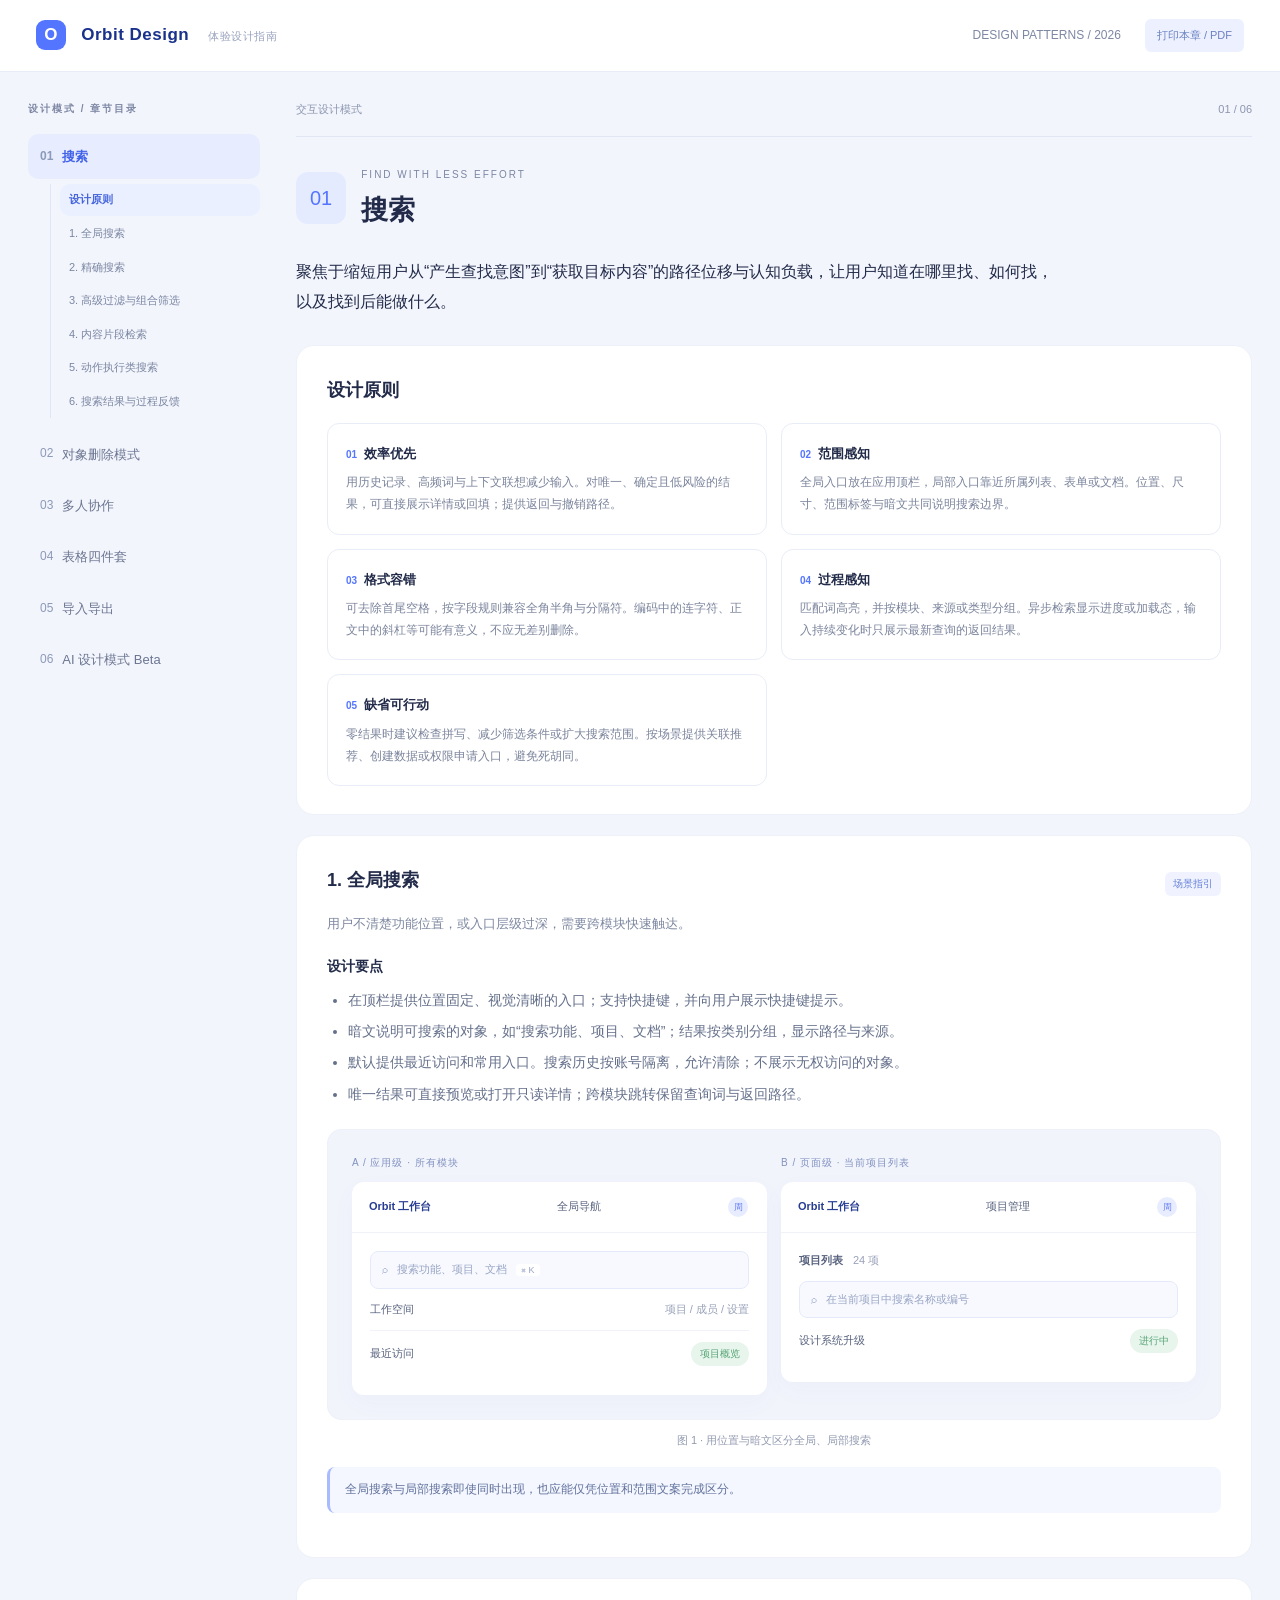
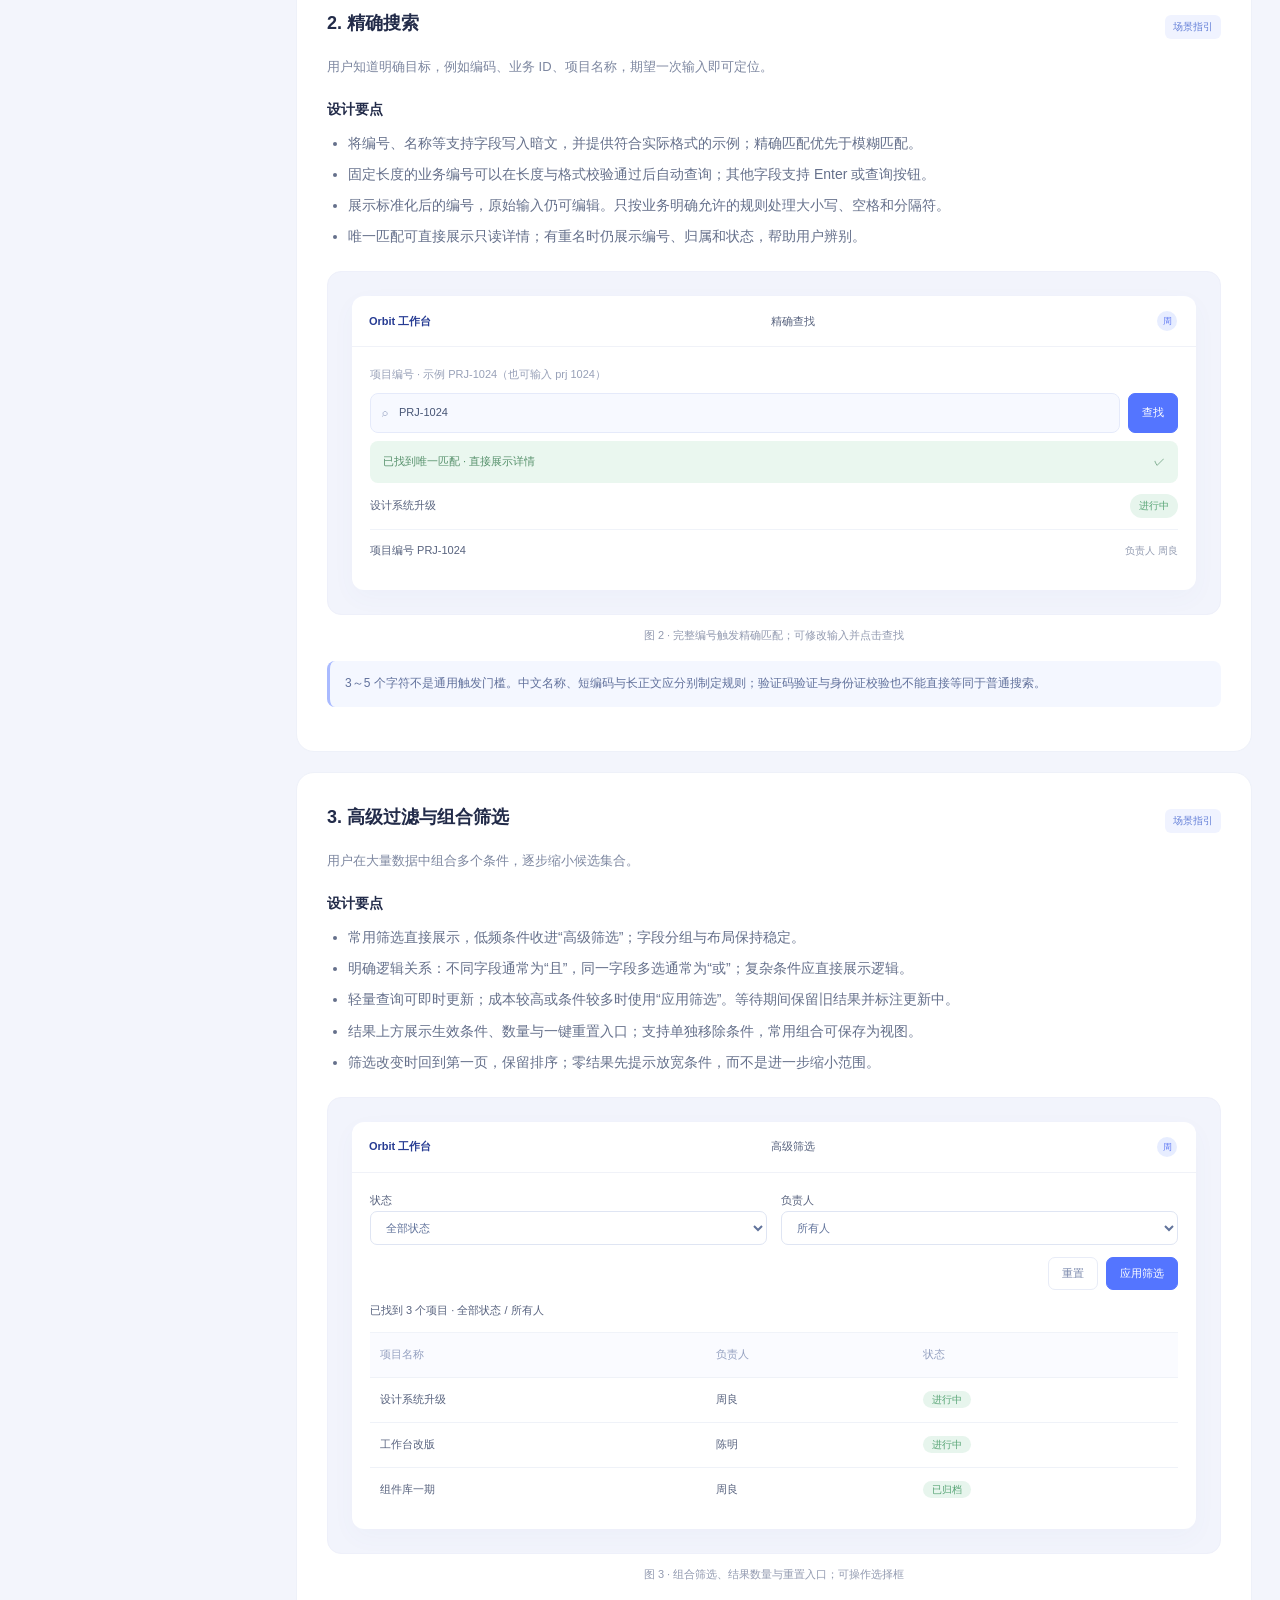
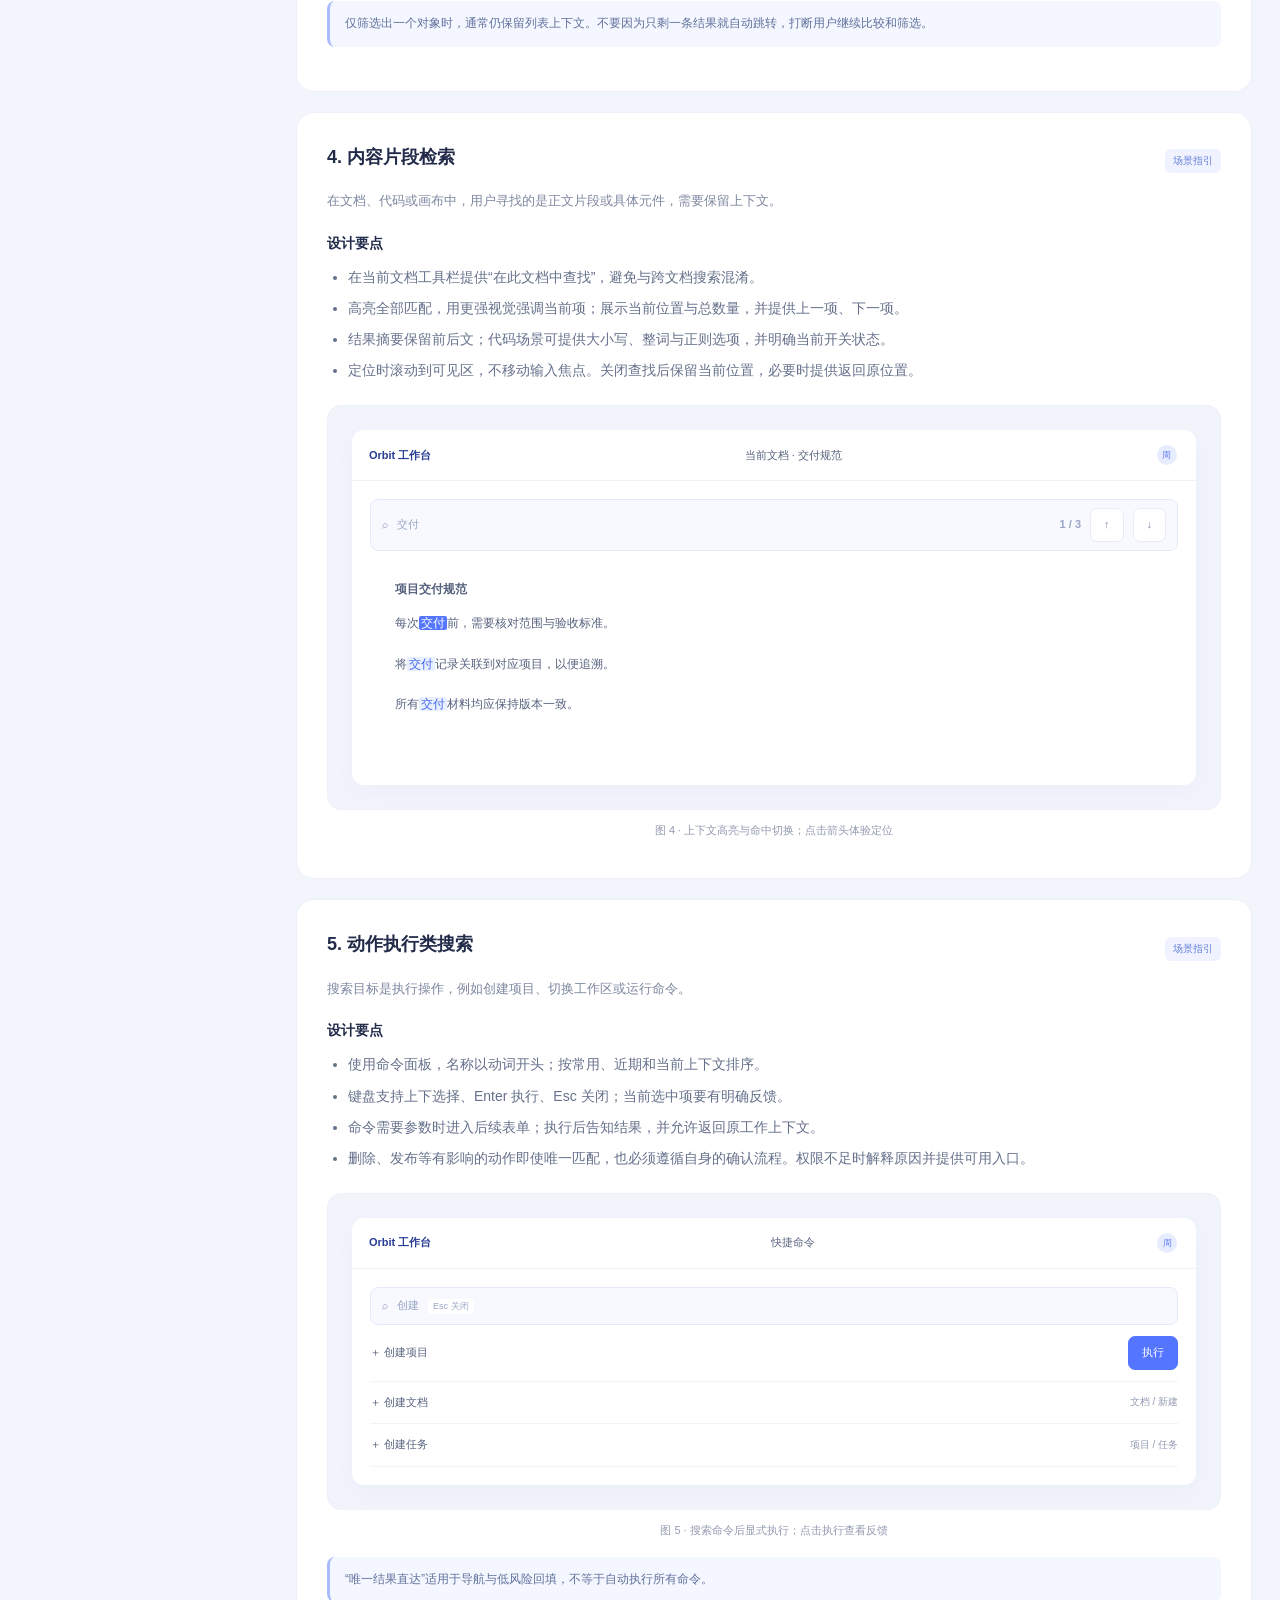
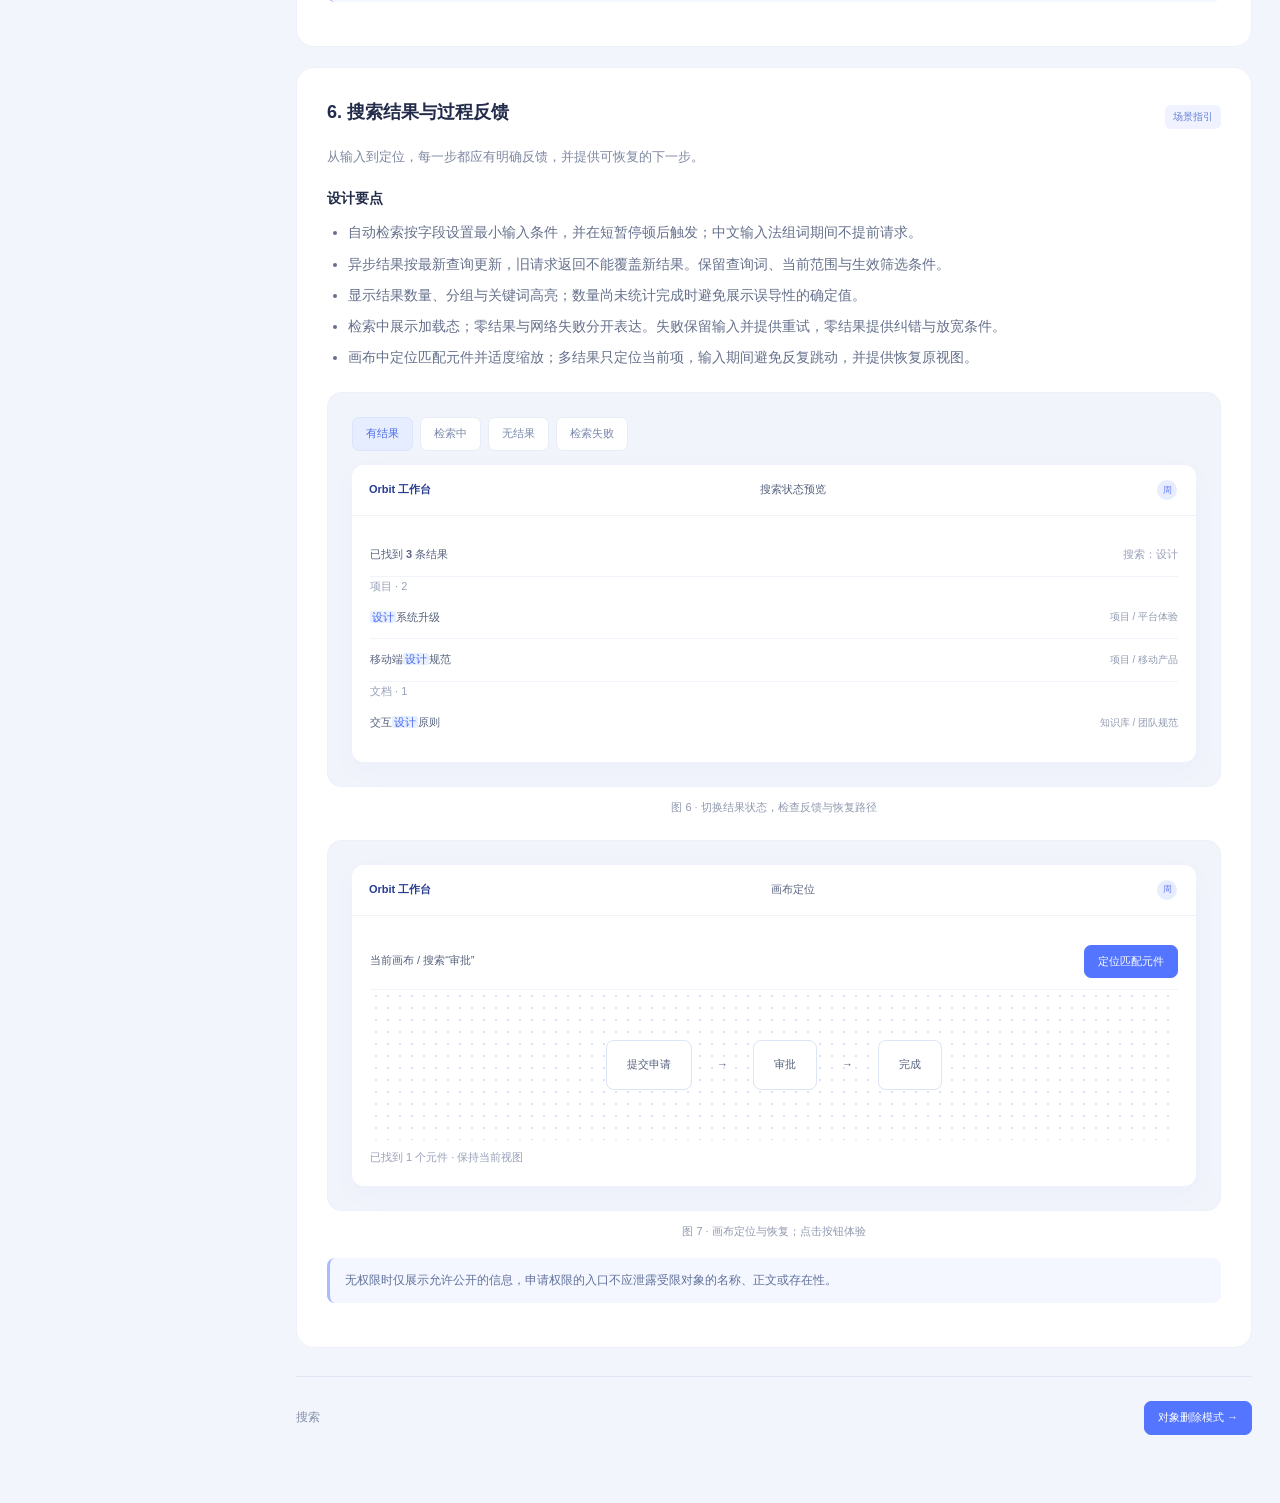
==== patterns.html @ 4150a886 "Publish anonymous UX portfolio" ====
<!doctype html><html lang="zh-CN"><head><meta charset="UTF-8"><meta name="viewport" content="width=device-width,initial-scale=1"><title>交互设计模式 · 搜索 / 对象删除 / 多人协作 / 表格四件套 / 导入导出 / AI 设计模式—Beta</title><style>
:root{--blue:#5475ff;--ink:#222b49;--muted:#7d87a4;--bg:#f3f5fc;--line:#e9edf7;--green:#258854;--red:#cf4b5b}*{box-sizing:border-box}html{scroll-behavior:smooth;scroll-padding-top:92px}body{margin:0;color:var(--ink);background:var(--bg);font:14px/1.8 -apple-system,BlinkMacSystemFont,"Segoe UI","PingFang SC","Microsoft YaHei",sans-serif}button,input,select{font:inherit}button,a,input,select{ -webkit-tap-highlight-color:transparent}button{cursor:pointer}a{color:var(--blue);text-decoration:none}button:focus-visible,a:focus-visible{outline:3px solid #a7b8ff;outline-offset:3px}header{height:72px;background:#ffffffed;border-bottom:1px solid var(--line);position:sticky;top:0;z-index:10;display:flex;align-items:center;justify-content:space-between;padding:0 36px;backdrop-filter:blur(16px)}.brand{font-size:17px;font-weight:750;color:#1a328c;letter-spacing:.5px}.brand b{display:inline-grid;place-items:center;width:30px;height:30px;background:var(--blue);color:white;border-radius:9px;margin-right:10px}.header-right{display:flex;align-items:center;gap:24px;color:var(--muted);font-size:12px}.layout{max-width:1540px;margin:auto;display:grid;grid-template-columns:215px minmax(0,1fr) 155px;gap:28px;padding:30px}.sidebar,.toc{position:sticky;top:102px;align-self:start}.side-label,.eyebrow{text-transform:uppercase;letter-spacing:2px;font-size:10px;color:var(--muted);font-weight:650}.sidebar nav{margin:22px 0}.sidebar a{display:block;margin:5px 0;padding:11px 15px;border-radius:10px;color:#6c7692}.sidebar a.active{background:#e7edff;color:#4161e9;font-weight:650}.sidebar a span{margin-right:12px;font-size:12px}.side-note{font-size:11px;border-top:1px solid var(--line);padding:24px 14px;color:var(--muted)}.toc{font-size:11px;border-left:1px solid #dce3f2;padding-left:18px}.toc a{display:block;color:#8a93aa;margin:13px 0}.toc a:hover{color:var(--blue)}main{min-width:0}.hero{position:relative;padding:37px 38px 30px;background:linear-gradient(125deg,#fff 40%,#ebefff);border:1px solid white;border-radius:22px;overflow:hidden;margin-bottom:26px}.hero h1{font-size:32px;line-height:1.3;letter-spacing:-1px;margin:13px 0}.hero p{max-width:530px;color:#7a849f;margin-bottom:24px}.pills{display:flex;gap:9px;flex-wrap:wrap}.pill{background:#fff;border:1px solid #e6eafa;border-radius:18px;padding:3px 12px;font-size:11px;color:#6d7b9f}.hero-art{position:absolute;right:25px;top:20px;opacity:.22;transform:rotate(-12deg);pointer-events:none}.stats{display:grid;grid-template-columns:repeat(3,1fr);gap:14px;margin:0 0 42px}.stat{background:white;border-radius:14px;padding:18px 21px}.stat strong{font-size:24px;color:var(--blue);font-weight:500;margin-right:12px}.stat span{font-size:11px;color:var(--muted)}.chapter{margin-bottom:50px}.chapter-head{display:flex;align-items:center;gap:15px;margin-bottom:18px}.chapter-no{background:#e5ebff;color:var(--blue);border-radius:12px;padding:8px 14px;font-size:20px}.chapter h2{margin:0;font-size:27px;letter-spacing:-.5px}.chapter-head small{color:var(--muted);font-size:10px;letter-spacing:2px}.definition{font-size:16px;line-height:1.9;padding:4px 0 8px;max-width:760px}.section{background:#fff;border-radius:18px;padding:28px 30px;margin:20px 0;border:1px solid #eef1f9}.section h3{font-size:18px;margin:0 0 16px}.section h4{font-size:14px;margin:18px 0 8px}p{margin:8px 0 14px}ul,ol{padding-left:21px;margin:9px 0 15px}li{margin:6px 0;color:#65708b}.principles{display:grid;grid-template-columns:1fr 1fr;gap:14px}.principle{border:1px solid var(--line);padding:18px;border-radius:12px}.principle b{display:block;margin-bottom:6px;font-size:13px}.principle p{font-size:12px;line-height:1.85;color:#7b849c;margin:0}.index{font-size:10px;color:var(--blue);margin-right:7px}.scenario-top{display:flex;justify-content:space-between;gap:10px;align-items:center}.scenario-top h3{margin-bottom:8px}.badge{font-size:10px;white-space:nowrap;border-radius:6px;background:#f0f3ff;padding:3px 8px;color:#6580d8}.scenario-intro{color:#7d87a0;font-size:13px}.note{padding:12px 15px;border-radius:8px;background:#f4f7ff;border-left:3px solid #a9baff;font-size:12px;color:#61719c;margin:16px 0}.note.warn{background:#fff7ef;border-color:#edbe87;color:#a37b46}.figure{margin:22px 0 10px}.stage{background:#f2f4fc;border:1px solid #eef0fa;border-radius:14px;padding:24px;min-height:150px}.figure figcaption{font-size:11px;color:#929ab0;text-align:center;margin-top:11px}.mock{background:white;border-radius:12px;box-shadow:0 8px 25px #536aad09;overflow:hidden;font-size:11px;color:#57627e}.mock-top{display:flex;align-items:center;justify-content:space-between;border-bottom:1px solid #f0f2f8;padding:13px 17px;gap:10px}.mock-logo{color:#273c93;font-weight:750}.mock-body{padding:18px}.muted{color:#98a1b8;font-size:11px}.searchbox{border:1px solid #e5eafa;background:#f7f9ff;display:flex;align-items:center;gap:9px;border-radius:8px;padding:8px 11px;color:#99a5c4}.searchbox input{border:0;outline:0;background:transparent;width:100%;min-width:0;color:#475575;font-size:11px}.searchbox:focus-within{border-color:#8fa7ff;box-shadow:0 0 0 2px #5475ff12}.searchbox kbd{font:9px sans-serif;white-space:nowrap;background:white;padding:1px 5px;border-radius:3px}.btn{border:1px solid #e8ecf7;border-radius:7px;padding:7px 13px;background:white;color:#7a88ac;font-size:11px;line-height:1.6}.btn.primary{background:var(--blue);border-color:var(--blue);color:white}.btn.danger{background:#d95666;border-color:#d95666;color:white}.btn:disabled{cursor:not-allowed;opacity:.4}.btn:hover:not(:disabled){filter:brightness(.97)}.tag{font-size:10px;background:#e7f5ed;color:#57a475;padding:3px 9px;border-radius:15px}.row{display:flex;align-items:center;justify-content:space-between;gap:12px;padding:11px 0;border-bottom:1px solid #f0f3f9}.row:last-child{border:0}.row b{font-weight:550}.row small{color:#929bb1;font-size:10px}.two{display:grid;grid-template-columns:1fr 1fr;gap:14px}.caption-label{font-size:10px;letter-spacing:1px;color:#8192c0;margin:0 0 10px}.flow{display:flex;align-items:center;gap:8px;flex-wrap:wrap}.flow span{border-radius:7px;background:#f3f6ff;padding:8px 11px;color:#657ba9;font-size:11px}.flow i{color:#b4bfd8;font-style:normal}.space{height:10px}mark{background:#e8efff;color:#4568ed;border-radius:2px;padding:0 2px}.bar{border-radius:8px;background:#edf2ff;padding:11px 13px;color:#6880b6;font-size:11px;display:flex;align-items:center;justify-content:space-between;gap:12px}.bar.success{background:#eaf7ef;color:#57916c}.bar.warning{background:#fff7eb;color:#a68451}.blank{text-align:center;padding:25px 15px;color:#8895b4}.blank svg{width:70px;height:60px;display:block;margin:0 auto 8px}.mini-table{width:100%;border-collapse:collapse;font-size:11px}.mini-table th{color:#94a0c0;font-weight:500;text-align:left;background:#fafbff}.mini-table td,.mini-table th{padding:12px 10px;border-bottom:1px solid #eff2f8}.mini-table tr:last-child td{border-bottom:0}.table-wrap{overflow:auto}table.doc{border-collapse:collapse;width:100%;font-size:12px}table.doc th{text-align:left;color:#66779e;background:#f6f8fd;white-space:nowrap;font-weight:550}table.doc td,table.doc th{padding:12px 13px;border-bottom:1px solid var(--line);vertical-align:top}table.doc td{color:#75809a}.modal-demo{background:#fff;border-radius:13px;box-shadow:0 12px 30px #66739e10;max-width:420px;margin:0 auto;padding:23px}.modal-title{font-size:14px;font-weight:650;margin-bottom:12px}.modal-title span{color:#dd7a6c;margin-right:7px}.modal-demo p{font-size:11px;color:#8c95ac}.actions{display:flex;justify-content:flex-end;gap:8px;margin-top:20px}.field{border:1px solid #dfe5f3;border-radius:7px;padding:9px 11px;width:100%;font-size:11px;color:#61739b;background:#fff}.check{font-size:11px;color:#7c869f;display:flex;align-items:center;gap:7px}.check input{accent-color:var(--blue)}.avatar{display:inline-grid;place-items:center;width:24px;height:24px;border-radius:50%;font-size:9px;color:#647df3;background:#e7edff;border:2px solid white}.avatar.green{background:#def4e8;color:#4e9870}.editor{position:relative;padding:25px 25px 35px;min-height:160px;font-size:12px;line-height:2.2}.editor .selection{background:#e9eefe;border-bottom:1px solid #8597ef}.cursor{border-left:2px solid #7591ff;color:#7591ff}.cursor-label{position:absolute;top:11px;right:25px;background:#8097ff;color:white;border-radius:4px;font-size:9px;padding:0 6px}.status{font-size:10px;color:#69a986}.status.fail{color:#cf6574}.risk-grid{display:grid;grid-template-columns:repeat(4,1fr);gap:10px}.risk{border:1px solid #e7edf8;border-radius:10px;padding:15px 12px}.risk strong{font-size:21px;color:#8295dc;display:block}.risk b{font-size:11px}.risk p{font-size:10px;color:#8c95aa;margin:7px 0 0}.risk:nth-child(4){background:#fff7f7;border-color:#f4e2e5}.compare{padding:13px;background:#f6f8fd;border-radius:8px;font-size:11px}.compare p{margin:5px 0}.compare.mine{border-top:2px solid #8da4ff}.compare.latest{border-top:2px solid #8fc5a7}.small{font-size:12px;color:#8290ac}.canvas{height:150px;background:radial-gradient(#dce3f5 1px,transparent 1px);background-size:12px 12px;display:flex;align-items:center;justify-content:center;gap:25px;overflow:hidden}.node{background:white;border:1px solid #dce4f5;border-radius:8px;padding:14px 20px;transition:transform .3s,box-shadow .3s}.node.selected{border:2px solid #7391ff;box-shadow:0 0 0 5px #e4ebff;transform:scale(1.1)}.footer{font-size:11px;line-height:1.9;color:#919bb4;border-top:1px solid #e0e6f3;padding:25px 0 40px}.print-btn{border:0;background:#edf1ff;color:#6a80c1;border-radius:6px;padding:7px 12px;font-size:11px}.toggle-group{display:flex;gap:7px;flex-wrap:wrap;margin-bottom:14px}.toggle-group button.active{background:#e6edff;color:#4a6ce8;border-color:#dbe4ff}.hidden{display:none!important}.sr-only{position:absolute;width:1px;height:1px;overflow:hidden;clip:rect(0,0,0,0)}@media(min-width:1600px){.layout{gap:40px}}@media(max-width:1200px){.layout{grid-template-columns:180px minmax(0,1fr);gap:22px}.toc{display:none}.hero-art{display:none}}@media(max-width:780px){header{height:60px;padding:0 18px}.header-right>span{display:none}.layout{display:block;padding:16px}.sidebar{position:relative;top:auto}.sidebar nav{display:flex;gap:5px;margin:0 0 16px}.sidebar a{padding:8px 10px;font-size:12px;flex:1;white-space:nowrap;text-align:center}.side-label,.side-note{display:none}.sidebar a span{margin-right:4px}.hero{padding:25px}.hero h1{font-size:27px}.stats{gap:8px;margin-bottom:30px}.stat{padding:12px}.stat strong{display:block;font-size:20px}.section{padding:20px}.stage{padding:13px}.two,.principles{grid-template-columns:1fr}.risk-grid{grid-template-columns:1fr 1fr}.chapter h2{font-size:23px}.scenario-top{align-items:flex-start}.mini-table{min-width:370px}body{font-size:13px}.chapter-no{font-size:16px}.mock-top{padding:12px;flex-wrap:wrap}.header-right{gap:0}}@media print{header,.sidebar,.toc,.print-btn{display:none}.layout{display:block;padding:0;max-width:none}body{background:white;font-size:11px}.hero,.section{border:1px solid #e2e6f0;box-shadow:none}.section{break-inside:avoid;padding:20px}.chapter{break-before:page}.chapter:first-of-type{break-before:auto}.stage{-webkit-print-color-adjust:exact;print-color-adjust:exact}.footer{padding:15px}a{color:inherit}html{scroll-behavior:auto}}@media(prefers-reduced-motion:reduce){html{scroll-behavior:auto}*{transition:none!important}}
 .toc{max-height:calc(100vh - 120px);overflow:auto}.long-cell{width:230px;white-space:nowrap;overflow:hidden;text-overflow:ellipsis}.wrap-lines .long-cell{white-space:normal;overflow-wrap:anywhere}#tools-table th:first-child,#tools-table td:first-child{position:sticky;left:0;background:#fafbff;z-index:1}#table-demo.expanded{position:fixed;inset:16px;z-index:50;background:var(--bg);padding:20px;overflow:auto;border-radius:14px;box-shadow:0 0 0 30px #222b4988}#table-demo.expanded .long-cell{width:auto;min-width:230px}@media(max-width:780px){.sidebar nav{flex-wrap:wrap}.sidebar a{flex:1 0 28%}.actions{flex-wrap:wrap}}@media print{#table-demo.expanded{position:static;box-shadow:none}} /* Persistent chapter rail and complete contextual directory. */
.layout{max-width:1660px;grid-template-columns:180px minmax(0,1fr) 195px;gap:26px;padding:28px}.sidebar,.toc{position:sticky;top:96px;max-height:calc(100vh - 112px);overflow:auto;scrollbar-width:thin}.sidebar nav{display:block;margin:18px 0}.sidebar a{font-size:13px;padding:10px 12px;white-space:normal}.sidebar a small{display:inline-block;font-size:9px;color:var(--blue)}.toc{display:block;font-size:11px;padding-left:14px}.toc details{margin:11px 0}.toc summary{cursor:pointer;color:#596782;font-weight:600;line-height:1.7}.toc a{margin:4px 0;padding:5px 8px;border-radius:6px;line-height:1.55}.toc a.active{background:#e7edff;color:#4161e9}.toc-toggle{display:none}.beta{font-size:12px;vertical-align:middle;margin-left:6px}.diff-line{display:flex;align-items:center;gap:10px;flex-wrap:wrap;margin:8px 0 12px}.diff-line del{background:#fff0f1;color:#b25e67;padding:3px 6px;border-radius:4px}.diff-line ins{background:#e8f6ef;color:#357a54;text-decoration:none;padding:3px 6px;border-radius:4px}.delete-canvas{height:190px;gap:24px}.delete-canvas .node{display:flex;flex-direction:column;gap:16px;text-align:center}.truncate-demo{white-space:nowrap;overflow:hidden;text-overflow:ellipsis;max-width:160px}.fullscreen-map{border:1px solid #e1e7f5;border-radius:9px;margin-top:12px;overflow:hidden}.fullscreen-map>div{padding:12px;background:#f7f9ff}.fullscreen-map .map-table{display:grid;grid-template-columns:1fr 1.5fr 1fr;gap:0;padding:0;background:white}.map-table span{padding:12px 8px;border-bottom:1px solid #edf0f8}.ai-card{border:1px solid #e5eafa;background:#f8faff;border-radius:10px;padding:16px;margin:14px 0}.ai-request{display:flex;align-items:center;gap:10px;border-bottom:1px solid #edf0f8;padding-bottom:14px}.mock details{border:1px solid #e5eafa;border-radius:8px;padding:12px;margin-top:12px}.mock summary{cursor:pointer;color:#5475df}.flow .current{background:#e3eaff;color:#4161e9;box-shadow:inset 0 0 0 1px #b6c5ff}.flow .done{background:#eaf7ef;color:#357a54}.field:focus-visible{outline:2px solid #91a6ff;outline-offset:2px}textarea.field{resize:vertical;min-height:100px}.toc-toggle{white-space:nowrap}.principle a{display:inline-block;margin-top:8px;font-size:11px}#table-demo.expanded{z-index:60}
@media(max-width:1200px){.layout{grid-template-columns:145px minmax(0,1fr) 155px;gap:18px;padding:20px}.toc{display:block}.sidebar a{padding:9px 8px;font-size:12px}.sidebar a span{margin-right:5px}.section{padding:24px}.hero{padding:28px}.hero-art{display:none}}
@media(max-width:900px){header{padding:0 18px;height:64px}.layout{display:grid;grid-template-columns:112px minmax(0,1fr) 124px;gap:12px;padding:16px 12px}.sidebar,.toc{top:80px;max-height:calc(100vh - 96px)}.sidebar nav{display:block;margin:14px 0}.sidebar a{display:block;text-align:left;padding:9px 7px;margin:4px 0;font-size:11px;white-space:normal}.sidebar a span{margin-right:4px}.side-label{display:block;font-size:9px;letter-spacing:1px}.side-note{display:block;font-size:10px;padding:16px 6px}.toc{padding-left:10px;font-size:10px}.toc a{padding:5px 4px}.header-right>span{display:none}.brand>span{display:none}.section{padding:20px 17px}.stage{padding:12px}.two,.principles{grid-template-columns:1fr}.hero{padding:24px 20px}.hero h1{font-size:27px}.chapter h2{font-size:24px}.chapter-head{gap:10px}.chapter-no{padding:7px 11px;font-size:18px}.stats{gap:7px}.stat{padding:12px}.stat strong{display:block;font-size:21px}.mini-table{min-width:340px}.risk-grid{grid-template-columns:1fr 1fr}.scenario-top{align-items:flex-start}.mock-top{padding:12px;flex-wrap:wrap}.actions{flex-wrap:wrap}.header-right{gap:8px}.definition{font-size:15px}}
@media(max-width:640px){.layout{grid-template-columns:94px minmax(0,1fr);gap:9px;padding:12px 9px}.sidebar a{font-size:10px;padding:9px 5px}.side-note{display:none}.section{padding:17px 12px}.toc{display:none;position:fixed;top:70px;right:12px;width:230px;max-height:calc(100vh - 90px);padding:18px;z-index:40;background:#fff;border:1px solid #e2e8f4;border-radius:14px;box-shadow:0 15px 50px #24385d25;font-size:12px}.toc.is-open{display:block}.toc-toggle{display:block}.brand{font-size:14px}.brand b{width:25px;height:25px;margin-right:6px}.print-btn{font-size:10px;padding:7px}.chapter h2{font-size:21px}.hero h1{font-size:24px}.hero{padding:20px 15px}.chapter-head small{font-size:8px;letter-spacing:1px}.stats{grid-template-columns:1fr}.stat{display:flex;align-items:center;gap:10px}.stat strong{display:inline}.stage{padding:9px}.mock-body{padding:13px}.scenario-top{flex-wrap:wrap}.risk-grid{grid-template-columns:1fr}.delete-canvas{gap:14px;flex-wrap:wrap;height:auto;min-height:200px;padding:18px}.map-table span{overflow-wrap:anywhere}.diff-line{gap:5px}}
@media print{.sidebar,.toc,.toc-toggle,header{display:none!important}.layout{display:block;padding:0;max-width:none}.chapter{break-before:page}.chapter:first-of-type{break-before:auto}.ai-card,.diff-line ins,.diff-line del{-webkit-print-color-adjust:exact;print-color-adjust:exact}}
[hidden]{display:none!important}.layout{display:grid;grid-template-columns:232px minmax(0,1fr);max-width:1320px;gap:36px;padding:28px}.sidebar{top:94px;max-height:calc(100vh - 112px)}.sidebar nav{display:block;margin:16px 0}.nav-group{margin:6px 0}.sidebar .chapter-link{display:flex;align-items:center;gap:9px;text-align:left;font-size:13px;padding:11px 12px;white-space:normal}.sidebar .chapter-link span{flex:none;margin:0;color:#8c99b7}.sidebar .chapter-link.active{background:#e7edff;color:#4161e9}.chapter-subnav{border-left:1px solid #dfe6f5;margin:5px 0 14px 22px;padding-left:9px}.sidebar .chapter-subnav a{font-size:11px;line-height:1.6;padding:7px 9px;margin:2px 0;color:#7a86a2}.sidebar .chapter-subnav a.active{background:#eaf0ff;color:#4565de}.chapter-location{display:flex;justify-content:space-between;color:#8b96af;font-size:11px;border-bottom:1px solid #e0e6f3;padding-bottom:16px;margin-bottom:24px}.chapter-pagination{display:flex;align-items:center;justify-content:space-between;gap:12px;padding:24px 0 40px;border-top:1px solid #e0e6f3}.chapter-pagination span{font-size:12px;color:#8590a9}.chapter{margin-bottom:28px}.attachment-preview{padding:16px;border:1px solid #dce4f6;background:#fff;border-radius:10px;margin-top:12px}.selected-excerpt{padding:10px;background:#e8eeff;border-left:3px solid #728cff;border-radius:4px}.disclosure-item{padding:16px 0;border-bottom:1px solid #edf0f8}.disclosure-item:last-child{border:0}.disclosure-item>b{display:block;margin-bottom:8px}.disclosure-item .canvas{gap:10px;margin:12px 0;height:160px}.disclosure-item .node{padding:12px;font-size:11px}.pattern-dialog{color:var(--ink);border:1px solid #e0e7f5;border-radius:16px;padding:24px;width:min(520px,calc(100vw - 36px));max-height:85vh;overflow:auto;box-shadow:0 20px 80px #22344e25;font:13px/1.8 -apple-system,BlinkMacSystemFont,'PingFang SC',sans-serif}.pattern-dialog::backdrop{background:#23365c40}.drawer-dialog{margin:0 0 0 auto;height:100dvh;max-height:100dvh;border-radius:16px 0 0 16px;width:min(410px,85vw)}.confidence-field{margin-top:12px}.section{scroll-margin-top:18px}html{scroll-behavior:auto}
@media(max-width:1200px){.layout{grid-template-columns:205px minmax(0,1fr);gap:24px;padding:22px}}
@media(max-width:900px){.layout{grid-template-columns:182px minmax(0,1fr);gap:20px;padding:20px 16px}.sidebar{top:80px}.sidebar .chapter-link{font-size:12px;padding:10px 8px}.sidebar .chapter-subnav a{font-size:11px;padding:7px 5px}.chapter-subnav{margin-left:16px;padding-left:6px}.side-label{font-size:9px;display:block}.two,.principles{grid-template-columns:1fr}.chapter h2{font-size:25px}.section{padding:24px 20px}}
@media(max-width:640px){.layout{grid-template-columns:128px minmax(0,1fr);gap:12px;padding:14px 10px}.sidebar .chapter-link{font-size:11px;gap:5px;padding:9px 5px}.sidebar .chapter-subnav a{font-size:10px;padding:6px 4px}.chapter-subnav{margin-left:8px;padding-left:4px}.section{padding:18px 12px}.chapter-location{font-size:10px}.chapter h2{font-size:21px}.chapter-pagination{flex-wrap:wrap}.chapter-pagination span{order:3;width:100%;text-align:center}.chapter-pagination .btn{padding:7px 9px}.disclosure-item .canvas{height:auto;min-height:160px;flex-wrap:wrap;padding:15px}.pattern-dialog{padding:18px}}
@media print{.layout{display:block;padding:0}.sidebar,.chapter-pagination,.chapter-location{display:none!important}.chapter[hidden]{display:none!important}.chapter{break-before:auto}.pattern-dialog{display:none!important}}
</style></head><body>
<header><a href="#top" class="brand"><b>O</b> Orbit Design <span style="font-size:11px;color:#9aa4bf;font-weight:400;margin-left:14px">体验设计指南</span></a><div class="header-right"><span>DESIGN PATTERNS / 2026</span><button class="print-btn" onclick="window.print()">打印本章 / PDF</button></div></header>
<div class="layout"><aside class="sidebar"><div class="side-label">设计模式 / 章节目录</div><nav aria-label="章节与小节导航"><div class="nav-group" data-chapter="search"><a class="chapter-link" href="#search" aria-controls="search"><span>01</span>搜索</a><div class="chapter-subnav"><a href="#search-principles" data-section="search-principles">设计原则</a><a href="#global" data-section="global">1. 全局搜索</a><a href="#exact" data-section="exact">2. 精确搜索</a><a href="#filter" data-section="filter">3. 高级过滤与组合筛选</a><a href="#fragment" data-section="fragment">4. 内容片段检索</a><a href="#command" data-section="command">5. 动作执行类搜索</a><a href="#results" data-section="results">6. 搜索结果与过程反馈</a></div></div><div class="nav-group" data-chapter="delete"><a class="chapter-link" href="#delete" aria-controls="delete"><span>02</span>对象删除模式</a><div class="chapter-subnav" hidden><a href="#delete-choice" data-section="delete-choice">按后果选择确认强度</a><a href="#delete-one" data-section="delete-one">1. 一键删除</a><a href="#delete-modal" data-section="delete-modal">2. 无需输入字符的弹窗确认</a><a href="#delete-aware" data-section="delete-aware">3. 倒计时按钮或手动勾选确认</a><a href="#delete-type" data-section="delete-type">4. 输入确认字符</a></div></div><div class="nav-group" data-chapter="collab"><a class="chapter-link" href="#collab" aria-controls="collab"><span>03</span>多人协作</a><div class="chapter-subnav" hidden><a href="#collab-principles" data-section="collab-principles">设计原则</a><a href="#browse-update" data-section="browse-update">场景一 · 浏览时，数据被他人更新</a><a href="#same-data" data-section="same-data">场景二 · 多人同时编辑同一数据</a><a href="#lock" data-section="lock">模式 1 · 编辑锁</a><a href="#realtime" data-section="realtime">模式 2 · 实时协同</a><a href="#conflict" data-section="conflict">模式 3 · 保存时冲突检测</a><a href="#sync-status" data-section="sync-status">同步状态与反馈规范</a></div></div><div class="nav-group" data-chapter="table-tools"><a class="chapter-link" href="#table-tools" aria-controls="table-tools"><span>04</span>表格四件套</a><div class="chapter-subnav" hidden><a href="#table-principles" data-section="table-principles">设计原则</a><a href="#table-settings" data-section="table-settings">1. 表格设置</a><a href="#table-wrap-pattern" data-section="table-wrap-pattern">2. 换行显示</a><a href="#table-refresh-pattern" data-section="table-refresh-pattern">3. 刷新与更新提示</a><a href="#table-fullscreen-pattern" data-section="table-fullscreen-pattern">4. 全屏工作区</a><a href="#table-reading" data-section="table-reading">综合示例 · 四件套一起使用</a></div></div><div class="nav-group" data-chapter="import-export"><a class="chapter-link" href="#import-export" aria-controls="import-export"><span>05</span>导入导出</a><div class="chapter-subnav" hidden><a href="#transfer-principles" data-section="transfer-principles">设计原则</a><a href="#transfer-entry" data-section="transfer-entry">1. 入口、模板与导出范围</a><a href="#transfer-import" data-section="transfer-import">2. 增量导入与全量确认</a><a href="#transfer-errors" data-section="transfer-errors">3. 报错与错误文件导出</a><a href="#transfer-states" data-section="transfer-states">4. 过程与结果反馈</a></div></div><div class="nav-group" data-chapter="ai-patterns"><a class="chapter-link" href="#ai-patterns" aria-controls="ai-patterns"><span>06</span>AI 设计模式 Beta</a><div class="chapter-subnav" hidden><a href="#ai-input" data-section="ai-input">1. 输入框的附件与引用</a><a href="#ai-models" data-section="ai-models">2. 模型的选择</a><a href="#ai-guidance" data-section="ai-guidance">3. 操作指引</a><a href="#ai-disclosure" data-section="ai-disclosure">4. 渐进式展开</a><a href="#ai-confidence" data-section="ai-confidence">5. 置信度与任务澄清</a><a href="#ai-trust" data-section="ai-trust">6. 用户不信任 AI</a><a href="#ai-editing" data-section="ai-editing">7. 编辑与控制</a><a href="#ai-latency" data-section="ai-latency">8. 对话延迟</a></div></div></nav></aside><main id="top">
<div class="chapter-location"><span>交互设计模式</span><span id="chapter-position">01 / 06</span></div><article class="chapter" id="search"><div class="chapter-head"><span class="chapter-no">01</span><div><small>FIND WITH LESS EFFORT</small><h2>搜索</h2></div></div><p class="definition">聚焦于缩短用户从“产生查找意图”到“获取目标内容”的路径位移与认知负载，让用户知道在哪里找、如何找，以及找到后能做什么。</p>
<section class="section" id="search-principles"><h3>设计原则</h3><div class="principles"><div class="principle"><b><span class="index">01</span>效率优先</b><p>用历史记录、高频词与上下文联想减少输入。对唯一、确定且低风险的结果，可直接展示详情或回填；提供返回与撤销路径。</p></div><div class="principle"><b><span class="index">02</span>范围感知</b><p>全局入口放在应用顶栏，局部入口靠近所属列表、表单或文档。位置、尺寸、范围标签与暗文共同说明搜索边界。</p></div><div class="principle"><b><span class="index">03</span>格式容错</b><p>可去除首尾空格，按字段规则兼容全角半角与分隔符。编码中的连字符、正文中的斜杠等可能有意义，不应无差别删除。</p></div><div class="principle"><b><span class="index">04</span>过程感知</b><p>匹配词高亮，并按模块、来源或类型分组。异步检索显示进度或加载态，输入持续变化时只展示最新查询的返回结果。</p></div><div class="principle"><b><span class="index">05</span>缺省可行动</b><p>零结果时建议检查拼写、减少筛选条件或扩大搜索范围。按场景提供关联推荐、创建数据或权限申请入口，避免死胡同。</p></div></div></section><section class="section" id="global"><div class="scenario-top"><h3>1. 全局搜索</h3><span class="badge">场景指引</span></div><p class="scenario-intro">用户不清楚功能位置，或入口层级过深，需要跨模块快速触达。</p><h4>设计要点</h4><ul><li>在顶栏提供位置固定、视觉清晰的入口；支持快捷键，并向用户展示快捷键提示。</li><li>暗文说明可搜索的对象，如“搜索功能、项目、文档”；结果按类别分组，显示路径与来源。</li><li>默认提供最近访问和常用入口。搜索历史按账号隔离，允许清除；不展示无权访问的对象。</li><li>唯一结果可直接预览或打开只读详情；跨模块跳转保留查询词与返回路径。</li></ul><figure class="figure"><div class="stage"><div class="two"><div><div class="caption-label">A / 应用级 · 所有模块</div><div class="mock"><div class="mock-top"><b class="mock-logo">Orbit 工作台</b><span>全局导航</span><span class="avatar">周</span></div><div class="mock-body"><div class="searchbox"><span>⌕</span><span>搜索功能、项目、文档</span><kbd>⌘ K</kbd></div><div class="row"><b>工作空间</b><span class="muted">项目 / 成员 / 设置</span></div><div class="row"><span>最近访问</span><span class="tag">项目概览</span></div></div></div></div><div><div class="caption-label">B / 页面级 · 当前项目列表</div><div class="mock"><div class="mock-top"><b class="mock-logo">Orbit 工作台</b><span>项目管理</span><span class="avatar">周</span></div><div class="mock-body"><div style="display:flex;gap:10px;align-items:center"><b>项目列表</b><span class="muted">24 项</span></div><div class="space"></div><div class="searchbox"><span>⌕</span><span>在当前项目中搜索名称或编号</span></div><div class="row"><span>设计系统升级</span><span class="tag">进行中</span></div></div></div></div></div></div><figcaption>图 1 · 用位置与暗文区分全局、局部搜索</figcaption></figure><div class="note">全局搜索与局部搜索即使同时出现，也应能仅凭位置和范围文案完成区分。</div></section><section class="section" id="exact"><div class="scenario-top"><h3>2. 精确搜索</h3><span class="badge">场景指引</span></div><p class="scenario-intro">用户知道明确目标，例如编码、业务 ID、项目名称，期望一次输入即可定位。</p><h4>设计要点</h4><ul><li>将编号、名称等支持字段写入暗文，并提供符合实际格式的示例；精确匹配优先于模糊匹配。</li><li>固定长度的业务编号可以在长度与格式校验通过后自动查询；其他字段支持 Enter 或查询按钮。</li><li>展示标准化后的编号，原始输入仍可编辑。只按业务明确允许的规则处理大小写、空格和分隔符。</li><li>唯一匹配可直接展示只读详情；有重名时仍展示编号、归属和状态，帮助用户辨别。</li></ul><figure class="figure"><div class="stage"><div class="mock"><div class="mock-top"><b class="mock-logo">Orbit 工作台</b><span>精确查找</span><span class="avatar">周</span></div><div class="mock-body"><label class="muted" for="exact-input">项目编号 · 示例 PRJ-1024（也可输入 prj 1024）</label><div style="display:flex;gap:8px;margin:8px 0"><div class="searchbox" style="flex:1"><span>⌕</span><input id="exact-input" placeholder="输入完整项目编号" value="PRJ-1024"></div><button class="btn primary" id="exact-go">查找</button></div><div id="exact-result" aria-live="polite"><div class="bar success">已找到唯一匹配 · 直接展示详情 <span>✓</span></div><div class="row"><b>设计系统升级</b><span class="tag">进行中</span></div><div class="row"><span>项目编号 PRJ-1024</span><small>负责人 周良</small></div></div></div></div></div><figcaption>图 2 · 完整编号触发精确匹配；可修改输入并点击查找</figcaption></figure><div class="note">3～5 个字符不是通用触发门槛。中文名称、短编码与长正文应分别制定规则；验证码验证与身份证校验也不能直接等同于普通搜索。</div></section><section class="section" id="filter"><div class="scenario-top"><h3>3. 高级过滤与组合筛选</h3><span class="badge">场景指引</span></div><p class="scenario-intro">用户在大量数据中组合多个条件，逐步缩小候选集合。</p><h4>设计要点</h4><ul><li>常用筛选直接展示，低频条件收进“高级筛选”；字段分组与布局保持稳定。</li><li>明确逻辑关系：不同字段通常为“且”，同一字段多选通常为“或”；复杂条件应直接展示逻辑。</li><li>轻量查询可即时更新；成本较高或条件较多时使用“应用筛选”。等待期间保留旧结果并标注更新中。</li><li>结果上方展示生效条件、数量与一键重置入口；支持单独移除条件，常用组合可保存为视图。</li><li>筛选改变时回到第一页，保留排序；零结果先提示放宽条件，而不是进一步缩小范围。</li></ul><figure class="figure"><div class="stage"><div class="mock"><div class="mock-top"><b class="mock-logo">Orbit 工作台</b><span>高级筛选</span><span class="avatar">周</span></div><div class="mock-body"><div class="two"><label>状态<select class="field" id="filter-status"><option value="all">全部状态</option><option value="进行中">进行中</option><option value="已归档">已归档</option></select></label><label>负责人<select class="field" id="filter-owner"><option value="all">所有人</option><option value="周良">周良</option><option value="陈明">陈明</option></select></label></div><div class="actions" style="margin-top:12px"><button class="btn" id="filter-reset">重置</button><button class="btn primary" id="filter-go">应用筛选</button></div><div class="row"><span id="filter-summary" aria-live="polite">已找到 3 个项目 · 未设置筛选</span></div><div class="table-wrap"><table class="mini-table"><thead><tr><th>项目名称</th><th>负责人</th><th>状态</th></tr></thead><tbody id="filter-rows"></tbody></table></div></div></div></div><figcaption>图 3 · 组合筛选、结果数量与重置入口；可操作选择框</figcaption></figure><div class="note">仅筛选出一个对象时，通常仍保留列表上下文。不要因为只剩一条结果就自动跳转，打断用户继续比较和筛选。</div></section><section class="section" id="fragment"><div class="scenario-top"><h3>4. 内容片段检索</h3><span class="badge">场景指引</span></div><p class="scenario-intro">在文档、代码或画布中，用户寻找的是正文片段或具体元件，需要保留上下文。</p><h4>设计要点</h4><ul><li>在当前文档工具栏提供“在此文档中查找”，避免与跨文档搜索混淆。</li><li>高亮全部匹配，用更强视觉强调当前项；展示当前位置与总数量，并提供上一项、下一项。</li><li>结果摘要保留前后文；代码场景可提供大小写、整词与正则选项，并明确当前开关状态。</li><li>定位时滚动到可见区，不移动输入焦点。关闭查找后保留当前位置，必要时提供返回原位置。</li></ul><figure class="figure"><div class="stage"><div class="mock"><div class="mock-top"><b class="mock-logo">Orbit 工作台</b><span>当前文档 · 交付规范</span><span class="avatar">周</span></div><div class="mock-body"><div class="searchbox"><span>⌕</span><span style="flex:1">交付</span><b id="match-count">1 / 3</b><button class="btn" id="match-prev" aria-label="上一处匹配">↑</button><button class="btn" id="match-next" aria-label="下一处匹配">↓</button></div><div class="editor" id="fragment-text"><b>项目交付规范</b><p>每次<mark>交付</mark>前，需要核对范围与验收标准。</p><p>将<mark>交付</mark>记录关联到对应项目，以便追溯。</p><p>所有<mark>交付</mark>材料均应保持版本一致。</p></div></div></div></div><figcaption>图 4 · 上下文高亮与命中切换；点击箭头体验定位</figcaption></figure></section><section class="section" id="command"><div class="scenario-top"><h3>5. 动作执行类搜索</h3><span class="badge">场景指引</span></div><p class="scenario-intro">搜索目标是执行操作，例如创建项目、切换工作区或运行命令。</p><h4>设计要点</h4><ul><li>使用命令面板，名称以动词开头；按常用、近期和当前上下文排序。</li><li>键盘支持上下选择、Enter 执行、Esc 关闭；当前选中项要有明确反馈。</li><li>命令需要参数时进入后续表单；执行后告知结果，并允许返回原工作上下文。</li><li>删除、发布等有影响的动作即使唯一匹配，也必须遵循自身的确认流程。权限不足时解释原因并提供可用入口。</li></ul><figure class="figure"><div class="stage"><div class="mock"><div class="mock-top"><b class="mock-logo">Orbit 工作台</b><span>快捷命令</span><span class="avatar">周</span></div><div class="mock-body"><div class="searchbox"><span>⌕</span><span>创建</span><kbd>Esc 关闭</kbd></div><div class="row"><b>＋ 创建项目</b><button class="btn primary" id="command-go">执行</button></div><div class="row"><span>＋ 创建文档</span><small>文档 / 新建</small></div><div class="row"><span>＋ 创建任务</span><small>项目 / 任务</small></div><div id="command-result" class="bar hidden" role="status">已进入“创建项目”流程。此处仅演示命令反馈。</div></div></div></div><figcaption>图 5 · 搜索命令后显式执行；点击执行查看反馈</figcaption></figure><div class="note">“唯一结果直达”适用于导航与低风险回填，不等于自动执行所有命令。</div></section><section class="section" id="results"><div class="scenario-top"><h3>6. 搜索结果与过程反馈</h3><span class="badge">场景指引</span></div><p class="scenario-intro">从输入到定位，每一步都应有明确反馈，并提供可恢复的下一步。</p><h4>设计要点</h4><ul><li>自动检索按字段设置最小输入条件，并在短暂停顿后触发；中文输入法组词期间不提前请求。</li><li>异步结果按最新查询更新，旧请求返回不能覆盖新结果。保留查询词、当前范围与生效筛选条件。</li><li>显示结果数量、分组与关键词高亮；数量尚未统计完成时避免展示误导性的确定值。</li><li>检索中展示加载态；零结果与网络失败分开表达。失败保留输入并提供重试，零结果提供纠错与放宽条件。</li><li>画布中定位匹配元件并适度缩放；多结果只定位当前项，输入期间避免反复跳动，并提供恢复原视图。</li></ul><figure class="figure"><div class="stage"><div class="toggle-group" role="group" aria-label="查看搜索状态"><button class="btn active" data-state="success">有结果</button><button class="btn" data-state="loading">检索中</button><button class="btn" data-state="empty">无结果</button><button class="btn" data-state="error">检索失败</button></div><div class="mock"><div class="mock-top"><b class="mock-logo">Orbit 工作台</b><span>搜索状态预览</span><span class="avatar">周</span></div><div class="mock-body"><div id="result-state" aria-live="polite"></div></div></div></div><figcaption>图 6 · 切换结果状态，检查反馈与恢复路径</figcaption></figure><figure class="figure"><div class="stage"><div class="mock"><div class="mock-top"><b class="mock-logo">Orbit 工作台</b><span>画布定位</span><span class="avatar">周</span></div><div class="mock-body"><div class="row"><span>当前画布 / 搜索“审批”</span><button class="btn primary" id="canvas-go">定位匹配元件</button></div><div class="canvas"><div class="node">提交申请</div><span>→</span><div class="node" id="canvas-node">审批</div><span>→</span><div class="node">完成</div></div><div class="muted" id="canvas-status" style="padding-top:8px" aria-live="polite">已找到 1 个元件 · 保持当前视图</div></div></div></div><figcaption>图 7 · 画布定位与恢复；点击按钮体验</figcaption></figure><div class="note">无权限时仅展示允许公开的信息，申请权限的入口不应泄露受限对象的名称、正文或存在性。</div></section></article><article class="chapter" id="delete" hidden><div class="chapter-head"><span class="chapter-no">02</span><div><small>REMOVE WITH CONFIDENCE</small><h2>对象删除模式</h2></div></div><p class="definition">综合考虑删除行为的潜在风险、可回退程度，以及二次询问对作业心流的破坏程度，为不同风险梯度选择合适的删除确认方案。</p><section class="section" id="delete-choice"><h3>按后果选择确认强度</h3><p class="scenario-intro">先判断影响范围与恢复成本，再决定是否中断用户。确认越重，不代表保护越充分；关键是把真实后果讲清楚。</p><div class="risk-grid"><div class="risk"><strong>01</strong><b>一键删除</b><p>可撤销 / 易重建</p></div><div class="risk"><strong>02</strong><b>普通确认</b><p>有制作成本 / 小范围</p></div><div class="risk"><strong>03</strong><b>强化确认</b><p>需要理解具体后果</p></div><div class="risk"><strong>04</strong><b>输入字符确认</b><p>高风险 / 影响依赖</p></div></div><div class="note">选择依据：是否可恢复、恢复成本、影响人数、依赖关系与业务后果。删除前重新校验权限与依赖；确认弹窗不能替代服务端校验。</div></section><section class="section" id="delete-one"><div class="scenario-top"><h3>1. 一键删除</h3><span class="badge">场景指引</span></div><p class="scenario-intro">适用于支持撤销或上一步的编辑页，以及可用极低成本重建的临时编辑项。</p><h4>设计要点</h4><ul><li>点击后立即移除对象，保持画布位置与焦点连续，不再追加确认弹窗。</li><li>提供明确的撤销入口；若提示会消失，应有持续可用的撤销历史或回收站。</li><li>说明撤销作用范围。批量删除需告知数量，并支持整批恢复；不要只恢复最后一项。</li><li>请求失败时恢复对象并提示原因；执行期间防止重复提交。</li></ul><figure class="figure"><div class="stage"><div class="mock"><div class="mock-top"><b class="mock-logo">Orbit 工作台</b><span>画布编辑器</span><span class="avatar">周</span></div><div class="mock-body"><div class="canvas delete-canvas"><div class="node selected" id="delete-item"><span>矩形对象</span><button class="btn" id="delete-once">删除对象</button></div><div class="node">文本对象</div></div><div class="bar success hidden" id="undo-bar" role="status"><span>已删除“矩形对象”</span><button class="btn" id="undo-once">撤销</button></div><p class="muted" style="margin-top:15px">示例：删除画布中的普通矩形对象，其余对象保持不变；可通过撤销恢复。</p></div></div></div><figcaption>图 8 · 直接删除后可撤销；点击删除体验</figcaption></figure><div class="note">适用前提是低风险或可靠恢复。无法撤销且重建成本高的对象，不应使用此模式。</div></section><section class="section" id="delete-modal"><div class="scenario-top"><h3>2. 无需输入字符的弹窗确认</h3><span class="badge">场景指引</span></div><p class="scenario-intro">适用于有一定制作成本的对象，例如个人视图、自定义项与影响较小的任务。</p><h4>设计要点</h4><ul><li>标题包含操作与对象类型，正文点明对象名称、影响范围、是否可恢复。</li><li>按钮使用“删除视图”等明确动词，避免两个含糊的“确定 / 取消”；危险动作采用一致的强调样式。</li><li>默认焦点放在安全操作；支持键盘取消、焦点约束，关闭后将焦点归还触发按钮。</li><li>无新增风险信息时只确认一次，不叠加连续弹窗。</li></ul><figure class="figure"><div class="stage"><div class="modal-demo"><div class="modal-title"><span>!</span> 删除自定义视图？</div><p>将删除“我的待办”视图及其筛选设置。此操作不会删除视图中的任务，视图设置需要重新配置。</p><div class="actions"><button class="btn" data-modal-action="已取消删除，视图保持不变。">取消</button><button class="btn danger" data-modal-action="已删除“我的待办”视图（演示）。">删除视图</button></div><div class="muted modal-feedback" aria-live="polite"></div></div></div><figcaption>图 9 · 具体描述删除对象与影响边界</figcaption></figure></section><section class="section" id="delete-aware"><div class="scenario-top"><h3>3. 倒计时按钮或手动勾选确认</h3><span class="badge">场景指引</span></div><p class="scenario-intro">适用于需要用户充分感知具体后果的敏感操作。根据需要选择一种额外确认方式。</p><h4>设计要点</h4><ul><li>勾选文案说明必须知晓的后果，如“协作者将无法继续使用”；不使用泛泛的“我已阅读”。</li><li>采用倒计时时，清晰显示剩余秒数，结束后只启用按钮，不自动执行删除。</li><li>通常在勾选与倒计时中择一；无额外风险依据时不要层层加码，避免用户机械确认。</li><li>取消始终可用。辅助技术应能读出按钮可用状态，不以颜色或倒计时动画作为唯一信息。</li></ul><figure class="figure"><div class="stage"><div class="modal-demo"><div class="modal-title"><span>!</span> 删除共享导出配置？</div><p>删除后，5 位协作者将无法继续使用该配置进行导出。历史导出文件不受影响。</p><label class="check"><input id="risk-check" type="checkbox">我已了解：协作者需重新创建导出配置</label><div class="actions"><button class="btn" id="risk-cancel">取消</button><button class="btn danger" id="risk-delete" disabled>删除配置</button></div><div class="muted" id="risk-feedback" aria-live="polite"></div></div></div><figcaption>图 10 · 勾选具体后果后启用按钮</figcaption></figure><div class="note">倒计时只能增加停留时间，不能证明用户理解了后果；优先用清晰的影响说明和适当的恢复机制。</div></section><section class="section" id="delete-type"><div class="scenario-top"><h3>4. 输入确认字符</h3><span class="badge">场景指引</span></div><p class="scenario-intro">适用于项目、大颗粒任务与存在依赖的共享资产等潜在风险较高的删除。</p><h4>设计要点</h4><ul><li>展示对象名称、数量、影响成员与关联资源，明确是否永久删除；无法安全删除的依赖应阻止操作并引导处理。</li><li>要求输入当前对象名称或明确确认词，并展示预期文本；只有匹配时才启用删除按钮。</li><li>允许复制粘贴与输入法输入，避免给辅助技术增加负担；确认词不是身份认证或权限校验。</li><li>执行期间锁定重复提交，完成后提供明确结果；批量失败说明成功与失败数量，支持查看失败原因。</li></ul><figure class="figure"><div class="stage"><div class="modal-demo"><div class="modal-title"><span>!</span> 永久删除项目？</div><p>即将删除“设计系统升级”及其 24 项任务。项目删除后不可恢复，8 位成员将失去访问权限。</p><div class="bar warning">请先确认：关联自动化已解除，关键资料已备份。</div><label class="muted" for="confirm-name" style="display:block;margin:15px 0 6px">请输入项目名称：设计系统升级</label><input class="field" id="confirm-name" placeholder="设计系统升级" autocomplete="off"><div class="actions"><button class="btn" id="high-cancel">取消</button><button class="btn danger" id="high-delete" disabled>永久删除项目</button></div><div class="muted" id="high-feedback" aria-live="polite"></div></div></div><figcaption>图 11 · 输入对象名称后启用永久删除</figcaption></figure><div class="note">输入确认字符只提升对象识别与确认意识。对不可恢复的资产，还应考虑备份、软删除、回收站或审批机制。</div></section><section class="section"><h3>删除行为的共同约定</h3><div class="table-wrap"><table class="doc"><thead><tr><th>阶段</th><th>推荐行为</th></tr></thead><tbody><tr><td>执行前</td><td>核对当前对象、权限、依赖和恢复能力；批量删除说明是否包含未展示的选中项。</td></tr><tr><td>执行中</td><td>按钮显示处理中并防止重复点击；长任务提供后台进度与结果入口。</td></tr><tr><td>执行后</td><td>删除成功后恢复合理焦点；若页面对象已不存在，返回上级列表并保留筛选状态。</td></tr><tr><td>异常时</td><td>保留对象或恢复展示，解释失败原因；只重试失败部分，避免重复处理已成功的操作。</td></tr></tbody></table></div></section></article><article class="chapter" id="collab" hidden><div class="chapter-head"><span class="chapter-no">03</span><div><small>KEEP EVERYONE IN SYNC</small><h2>多人协作</h2></div></div><p class="definition">数据同步设计模式用于解决多用户、多端或多模块同时操作同一数据时的一致性问题，让更新可感知，让输入受保护，让冲突可决策。</p><section class="section" id="collab-principles"><h3>设计原则</h3><div class="principles"><div class="principle"><b><span class="index">01</span>数据一致性</b><p>用户与设备应尽量看到一致的数据；存在延迟时明确版本与同步状态，避免把本地草稿误认为共享的最新版本。</p></div><div class="principle"><b><span class="index">02</span>数据安全性</b><p>保护正在输入的内容。发生冲突时，先提示冲突，再由用户决策；避免静默覆盖。可自动合并无冲突字段。</p></div><div class="principle"><b><span class="index">03</span>最小干扰</b><p>不强制整页刷新。局部更新保留滚动、分页、选择和输入焦点；正在编辑的字段不被外部更新替换。</p></div><div class="principle"><b><span class="index">04</span>状态可感知</b><p>明确区分保存中、已保存、离线、保存失败、存在新版本与内容冲突，并给出对应的恢复入口。</p></div></div><h4>何时使用</h4><p class="small">多个用户同时编辑同一数据；同一用户跨设备操作；不同模块依赖同一数据；或业务需要实时更新时，都应设计同步策略。</p><h4>模式选择</h4><div class="table-wrap"><table class="doc"><thead><tr><th>场景</th><th>优先模式</th><th>关键约束</th></tr></thead><tbody><tr><td>只读浏览时有更新</td><td>更新提醒 + 局部刷新</td><td>保留浏览位置；不要覆盖本地输入</td></tr><tr><td>审批、配置、关键业务表单</td><td>编辑锁</td><td>只读入口、锁过期机制与接管规则</td></tr><tr><td>文档、画布、协作表格</td><td>实时协同</td><td>细粒度合并、编辑者标识与历史恢复</td></tr><tr><td>CRM、管理后台、低并发编辑</td><td>保存时冲突检测</td><td>版本校验、本地草稿保护与差异决策</td></tr></tbody></table></div></section><section class="section" id="browse-update"><div class="scenario-top"><h3>场景一 · 浏览时，数据被他人更新</h3><span class="badge">场景指引</span></div><p class="scenario-intro">用户正在阅读数据，其他协作者修改了同一对象。直接刷新可能打断阅读，也可能影响页面中的临时输入。</p><h4>设计要点</h4><ul><li>检测到变化后提供顶部提示条、更新标记或持久入口；toast 可辅助通知，不应成为唯一刷新入口。</li><li>用户主动更新时只刷新相关区域，保留滚动位置、页码、排序、选择与展开状态。</li><li>若当前区域含未保存修改，先保护草稿，再提供比较或处理入口，不直接替换。</li><li>与操作安全相关的变更应及时说明，例如权限被收回或对象已删除；阻止失效操作并解释原因。</li></ul><figure class="figure"><div class="stage"><div class="mock"><div class="mock-top"><b class="mock-logo">Orbit 工作台</b><span>项目概览 · 版本 12</span><span class="avatar">周</span></div><div class="mock-body"><div class="bar" id="update-banner"><span>陈明更新了该项目 · 有新版本</span><button class="btn primary" id="refresh-data">更新当前区域</button></div><div class="row"><span>交付日期</span><b id="due-date">2026 / 10 / 12</b></div><div class="row"><span>当前浏览位置</span><small>第 2 页 · 已选中 3 项 · 保持不变</small></div><div class="muted" id="refresh-feedback" aria-live="polite">当前仅查看，无未保存修改。</div></div></div></div><figcaption>图 12 · 有更新先提示；点击按钮局部更新</figcaption></figure><div class="note">可持续实时更新的只读指标可以自动变化；需稳定阅读的表格与存在输入的区域应采用更谨慎的更新策略。</div></section><section class="section" id="same-data"><h3>场景二 · 多人同时编辑同一数据</h3><p class="scenario-intro">多人同时修改表单、表格或单元格时，可能互相覆盖、产生冲突，或无法识别谁正在编辑。以下三种模式分别适用于不同的数据粒度与业务风险。</p><div class="flow"><span>强一致业务</span><i>→</i><span>编辑锁</span><i>　/　</i><span>实时共同创作</span><i>→</i><span>实时协同</span><i>　/　</i><span>低并发独立编辑</span><i>→</i><span>保存时校验</span></div></section><section class="section" id="lock"><div class="scenario-top"><h3>模式 1 · 编辑锁</h3><span class="badge">场景指引</span></div><p class="scenario-intro">适用于审批表单、配置数据与关键业务信息。通过限制并发写入，降低冲突概率。</p><h4>设计要点</h4><ul><li>用户真正进入编辑状态时申请锁；其他用户看到编辑者、开始时间与只读内容，仍可浏览。</li><li>退出或主动结束编辑时释放锁。采用心跳续租与明确超时策略，避免页面崩溃或断网导致永久占锁。</li><li>长时间无操作可提示即将释放；离线时标记连接状态，按租约过期释放，不把短暂抖动等同于主动结束。</li><li>高权限者可申请接管或强制解锁，但需说明原因并通知原编辑者；保留审计记录与原编辑者草稿。</li><li>保存时仍校验锁与版本。锁已失效的旧客户端不能继续提交覆盖。</li></ul><figure class="figure"><div class="stage"><div class="mock"><div class="mock-top"><b class="mock-logo">Orbit 工作台</b><span>审批配置</span><span class="avatar">周</span></div><div class="mock-body"><div class="bar warning"><span>◷　周良正在编辑 · 2 分钟前进入</span><span class="tag">只读</span></div><div class="row"><span>审批方式</span><b>顺序审批</b></div><div class="row"><span>默认审批人</span><span>陈明 → 王宁</span></div><div class="actions"><button class="btn" id="lock-history">查看最近变更</button><button class="btn primary" id="lock-notify">编辑结束后提醒我</button></div><div class="muted" id="lock-feedback" aria-live="polite"></div></div></div></div><figcaption>图 13 · 锁定状态仍允许只读查看与订阅释放提醒</figcaption></figure><div class="note">编辑锁应尽量限制在必要的数据粒度，例如一条记录或一个配置对象，避免锁住整个模块。</div></section><section class="section" id="realtime"><div class="scenario-top"><h3>模式 2 · 实时协同</h3><span class="badge">场景指引</span></div><p class="scenario-intro">适用于在线文档、画布、协作表格与可细粒度合并的内容创作。</p><h4>设计要点</h4><ul><li>显示协作者头像、姓名、光标或编辑区域；颜色配合文本身份，降低多人同时编辑时的误判。</li><li>内容增量同步，保持当前输入与光标；无冲突区域可合并，冲突或暂时无法合并时明确提示。</li><li>“已保存”表示服务器已确认保存；有待上传修改时显示同步中，离线时明确“仅保存在此设备”。</li><li>提供变更记录与版本历史。恢复历史应生成新版本并告知协作者，避免悄然抹除后续工作。</li><li>撤销默认作用于自己的操作；断线恢复后先同步并校验，不能直接用离线快照覆盖在线内容。</li></ul><figure class="figure"><div class="stage"><div class="mock"><div class="mock-top"><b class="mock-logo">Orbit 工作台</b><span>协同文档</span><span class="avatar">周</span></div><div class="mock-body"><div class="row" style="padding-top:0"><span><span class="avatar" aria-label="你">周</span>你 <span class="avatar green" aria-label="协作者陈明">周</span>陈明　2 人在线</span><span class="status" id="realtime-status">✓ 已保存到共享文档</span></div><div class="editor"><span class="cursor-label">陈明正在编辑</span><b>版本交付计划</b><p>本周完成组件验收，<span class="selection">同步更新交互规范</span><span class="cursor">▏</span></p><p class="muted">协作者的选择区域与身份关联，避免只依赖颜色。</p></div><div class="actions"><button class="btn" id="history-go">查看版本历史</button><button class="btn primary" id="realtime-go">模拟协作者更新</button></div><div id="history-panel" class="bar hidden">版本 18 · 陈明更新交付说明；版本 17 · 周良修订验收范围。恢复历史应生成新版本。</div></div></div></div><figcaption>图 14 · 编辑者标识、同步状态与版本记录</figcaption></figure><div class="note">头像与光标只是协同的可视层。实时模式还需要可靠的操作合并与冲突处理机制，才能保护内容一致性。</div></section><section class="section" id="conflict"><div class="scenario-top"><h3>模式 3 · 保存时冲突检测</h3><span class="badge">场景指引</span></div><p class="scenario-intro">适用于 CRM、管理后台与表单系统：允许用户独立编辑，在提交时判断数据是否已被他人更新。</p><h4>设计要点</h4><ul><li>打开表单时记录版本；保存时校验版本。发生变化则暂停写入，保留所有本地修改。</li><li>显示更新者、时间与具体冲突字段，并列比较“你的修改”和“最新数据”；必要时展示原始值帮助理解。</li><li>无冲突字段可合并，冲突字段由用户选择采用哪一方；“覆盖保存”必须说明会覆盖的具体内容。</li><li>重新加载前保存草稿，提供恢复入口；提交最终决策时再次校验版本，处理决策期间发生的新更新。</li><li>提供历史记录与变更追溯。此模式无需实时覆盖正文，不能以自动刷新替代冲突处理。</li></ul><figure class="figure"><div class="stage"><div class="mock"><div class="mock-top"><b class="mock-logo">Orbit 工作台</b><span>保存时检测到冲突</span><span class="avatar">周</span></div><div class="mock-body"><div class="bar warning">陈明在 14:32 更新了交付日期。你的本地修改已保留，请选择最终值。</div><div class="two" style="margin-top:14px"><div class="compare mine"><b>你的修改 · 基于版本 12</b><p>交付日期</p><div class="diff-line"><del>10 月 16 日</del><span>→</span><ins>10 月 18 日</ins></div><small class="muted">本地草稿，尚未写入共享数据</small></div><div class="compare latest"><b>最新数据 · 版本 13</b><p>交付日期</p><div class="diff-line"><del>10 月 16 日</del><span>→</span><ins>10 月 20 日</ins></div><p class="muted">修改内容：交付日期延后 4 天；其他字段未变更。</p><small class="muted">由陈明于 14:32 保存</small></div></div><div class="actions"><button class="btn" id="conflict-reload">保留草稿并加载最新</button><button class="btn primary" id="conflict-mine">采用我的值</button></div><div class="bar hidden" id="conflict-confirm" style="margin-top:12px"><span>将把最新的 10 月 20 日改为你的 10 月 18 日。确认后再次校验最新版本。</span><button class="btn" id="conflict-confirm-go">确认保存</button></div><div class="muted" id="conflict-feedback" style="margin-top:12px" aria-live="polite"></div></div></div></div><figcaption>图 15 · 保留两份内容，再由用户决策；按钮可体验两条分支</figcaption></figure><div class="note">推荐流程：打开版本 → 本地编辑 → 保存校验 → 展示差异 → 用户选择 → 再次校验并保存。</div></section><section class="section" id="sync-status"><h3>同步状态与反馈规范</h3><p class="scenario-intro">先区分本地编辑、网络传输与服务器确认，再向用户描述当前状态。锁定属于编辑权限状态，应与保存状态分别呈现。</p><div class="table-wrap"><table class="doc"><thead><tr><th>状态</th><th>界面文案示例</th><th>行为与恢复路径</th></tr></thead><tbody><tr><td>同步前</td><td>有未保存修改</td><td>检查本地草稿与编辑状态；需要更新时先保护输入。</td></tr><tr><td>同步中</td><td>正在保存…</td><td>保留输入，显示轻量进度；避免重复提交。</td></tr><tr><td>已保存</td><td>✓ 已保存 · 14:32</td><td>仅在服务端确认后展示，必要时标注保存位置。</td></tr><tr><td>同步失败</td><td>保存失败，请重试</td><td>持久展示失败与重试入口；保留本地内容。</td></tr><tr><td>离线</td><td>离线 · 修改仅保存在此设备</td><td>说明存储范围；联网后同步并检查冲突。</td></tr><tr><td>有新数据</td><td>数据已更新，查看更新</td><td>提供局部刷新入口；维持滚动、分页与选择。</td></tr><tr><td>存在冲突</td><td>有 1 个字段需要确认</td><td>突出待处理字段；允许比较与决策，不自动覆盖。</td></tr><tr><td>被他人锁定</td><td>周良正在编辑 · 只读</td><td>提供只读查看、结束提醒，以及有权限时的接管入口。</td></tr><tr><td>锁已释放</td><td>现在可以编辑</td><td>主动申请编辑，不自动把用户切入编辑态。</td></tr></tbody></table></div></section></article><article class="chapter" id="table-tools" hidden><div class="chapter-head"><span class="chapter-no">04</span><div><small>READ AND CONTROL DATA</small><h2>表格四件套</h2></div></div><p class="definition">围绕字段难找、长文难读、更新不明和空间不足四类问题，提供表格设置、换行显示、刷新与全屏，让同一份数据适应不同用户的阅读与操作任务。</p><section class="section" id="table-principles"><h3>设计原则</h3><div class="principles"><div class="principle"><b><span class="index">01</span>按需组织</b><p>字段显示、顺序与冻结服务于用户关注点，提供恢复默认入口。</p></div><div class="principle"><b><span class="index">02</span>阅读可调</b><p>紧凑与换行可随时切换，长内容仍有完整阅读路径。</p></div><div class="principle"><b><span class="index">03</span>更新可感知</b><p>提供主动刷新入口；新数据到达时弱提示，避免打断当前操作。</p></div><div class="principle"><b><span class="index">04</span>操作完整</b><p>全屏包含表格、筛选、分页和操作控件，退出后回到原有上下文。</p></div></div></section><section class="section" id="table-settings"><div class="scenario-top"><h3>1. 表格设置</h3><span class="badge">场景指引</span></div><p class="scenario-intro">不同角色关注的字段不同，过多列会增加定位与比较成本。</p><h4>设计要点</h4><ul><li>设置入口固定在表格工具栏，集中管理字段显示、顺序与冻结。</li><li>必要的标识字段保持可见；冻结列用于横向滚动时辨认对象，避免冻结过多挤占阅读区。</li><li>提供恢复默认；明确设置作用于当前表格，持久保存时说明账号与视图范围。</li></ul><figure class="figure"><div class="stage"><div class="mock"><div class="mock-top"><b class="mock-logo">Orbit 工作台</b><span>字段设置 · 当前表格</span><span class="avatar">周</span></div><div class="mock-body"><div class="row"><b>项目编号</b><span class="tag">必显 · 冻结</span></div><div class="row"><label class="check"><input type="checkbox" id="table-owner-toggle" checked>显示负责人</label><button class="btn" id="table-order">将负责人移到名称前</button></div><div class="actions"><button class="btn" id="table-default">恢复默认</button></div><p class="muted">设置结果显示在下方综合示意中；本页仅在当前会话生效。</p></div></div></div><figcaption>图 16 · 字段显示与顺序设置；项目编号作为冻结标识列</figcaption></figure></section><section class="section" id="table-wrap-pattern"><div class="scenario-top"><h3>2. 换行显示</h3><span class="badge">场景指引</span></div><p class="scenario-intro">长字段在单元格里难读，而默认全部换行又使表格过高。</p><h4>设计要点</h4><ul><li>提供随时可切换的换行开关，切换后保留列设置、筛选与排序。</li><li>紧凑模式省略长文本，并提供可聚焦的完整内容入口；换行模式按内容自动扩展行高。</li><li>长编码允许在必要位置折行；复制时保留原始值，避免把排版换行带入内容。</li></ul><figure class="figure"><div class="stage"><div class="two"><div><div class="caption-label">A / 紧凑浏览</div><div class="mock"><div class="mock-top"><b class="mock-logo">Orbit 工作台</b><span>项目说明</span><span class="avatar" aria-label="周良">周</span></div><div class="mock-body"><div class="row"><span>PRJ-1024</span><span class="tag">紧凑</span></div><p class="truncate-demo">统一组件、交互规范与跨产品验收清单</p><details><summary>查看完整内容</summary><p>统一组件、交互规范与跨产品验收清单</p></details></div></div></div><div><div class="caption-label">B / 展开阅读</div><div class="mock"><div class="mock-top"><b class="mock-logo">Orbit 工作台</b><span>项目说明</span><span class="avatar" aria-label="周良">周</span></div><div class="mock-body"><div class="row"><span>PRJ-1024</span><span class="tag">换行</span></div><p>统一组件、交互规范与跨产品验收清单</p></div></div></div></div></div><figcaption>图 17 · 紧凑浏览与完整阅读按需切换</figcaption></figure></section><section class="section" id="table-refresh-pattern"><div class="scenario-top"><h3>3. 刷新与更新提示</h3><span class="badge">场景指引</span></div><p class="scenario-intro">用户需要知道数据是否更新，并能主动获取最新状态。</p><h4>设计要点</h4><ul><li>工具栏保留刷新入口，展示上次成功更新时间，区分刷新成功与请求发起。</li><li>有更新时先弱提示，避免自动替换用户正在编辑或比较的数据。</li><li>失败时继续显示旧数据并标明其更新时间，提供重试；刷新不能悄然清空选择。</li></ul><figure class="figure"><div class="stage"><div class="mock"><div class="mock-top"><b class="mock-logo">Orbit 工作台</b><span>更新状态</span><span class="avatar" aria-label="周良">周</span></div><div class="mock-body"><div class="bar">有 3 条数据更新 <a href="#table-reading">前往综合示例刷新</a></div><div class="row"><span>当前显示 · 版本 12</span><span class="muted">上次更新 14:20</span></div><div class="flow"><span>发现更新</span><i>→</i><span>用户刷新</span><i>→</i><span>保留上下文</span><i>→</i><span>显示新版本</span></div></div></div></div><figcaption>图 18 · 新数据使用弱提示，刷新完成后更新版本与时间</figcaption></figure></section><section class="section" id="table-fullscreen-pattern"><div class="scenario-top"><h3>4. 全屏工作区</h3><span class="badge">场景指引</span></div><p class="scenario-intro">弹窗或表单中的表格空间不足，用户需要查看大量字段并继续操作。</p><h4>设计要点</h4><ul><li>扩大整个表格工作区，搜索、筛选、设置、批量操作与分页一起进入全屏。</li><li>全屏前后保留筛选、排序、选择和滚动位置；明确退出按钮与 Esc 快捷键。</li><li>保持键盘焦点在全屏工作区，退出后返回原触发位置。</li></ul><figure class="figure"><div class="stage"><div class="mock"><div class="mock-top"><b class="mock-logo">Orbit 工作台</b><span>表格工作区 · 全屏布局示意</span><span class="avatar" aria-label="周良">周</span></div><div class="mock-body"><div class="bar"><b>项目配置</b><a class="btn" href="#table-reading">前往体验全屏</a></div><div class="fullscreen-map"><div>搜索 · 筛选 · 表格设置 · 换行 · 刷新 · 退出全屏</div><div class="map-table"><span>编号</span><span>项目名称</span><span>负责人</span><span>PRJ-1024</span><span>设计系统升级</span><span>周良</span><span>PRJ-1025</span><span>原理图协同优化</span><span>陈明</span></div><div>批量操作　｜　已选数量　｜　分页</div></div></div></div></div><figcaption>图 19 · 内容、操作与分页作为完整任务空间一起放大</figcaption></figure></section><section class="section" id="table-reading"><div class="scenario-top"><h3>综合示例 · 四件套一起使用</h3><span class="badge">场景指引</span></div><p class="scenario-intro">长字段、更新不透明和狭小窗口会共同影响大表格阅读。</p><h4>设计要点</h4><ul><li>默认使用紧凑行高，按需切换换行；截断内容提供完整文本查看方式。</li><li>提供刷新及最近更新时间；检测到新数据时使用弱提示，由用户决定何时更新。</li><li>刷新保留筛选、排序与浏览上下文；存在未提交编辑时先保护输入，失败时保留旧数据并允许重试。</li><li>全屏连同表格的操作按钮和控件一起打开；提供明确退出入口与 Esc 退出，恢复原位置与焦点。</li></ul><figure class="figure"><div class="stage"><div id="table-demo"><div class="mock"><div class="mock-top"><b class="mock-logo">Orbit 工作台</b><span>项目表格 · 四件套综合示意</span><span class="avatar">周</span></div><div class="mock-body"><div class="toggle-group"><a class="btn" href="#table-settings">表格设置</a><button class="btn" id="table-wrap-toggle" aria-pressed="false">换行显示</button><button class="btn" id="table-refresh">刷新</button><button class="btn" id="table-full" aria-pressed="false">全屏</button></div><p class="muted" id="table-update" aria-live="polite">有新数据可用 · 当前版本 12</p><div class="table-wrap"><table class="mini-table" id="tools-table"><thead><tr><th>项目编号 · 冻结</th><th data-col="name">项目名称</th><th data-col="owner">负责人</th></tr></thead><tbody><tr><td>PRJ-1024</td><td data-col="name"><div class="long-cell" title="设计系统升级：统一组件、交互规范与跨产品验收清单">设计系统升级：统一组件、交互规范与跨产品验收清单</div></td><td data-col="owner">周良</td></tr><tr><td>PRJ-1025</td><td data-col="name"><div class="long-cell" title="原理图协同优化：网络检查、配置复用与交付流程">原理图协同优化：网络检查、配置复用与交付流程</div></td><td data-col="owner">陈明</td></tr></tbody></table></div><div class="row"><span>共 2 项 · 第 1 / 1 页</span><span class="muted">筛选、分页与操作随表格一起全屏</span></div></div></div></div></div><figcaption>图 20 · 可切换换行、刷新数据并进入全屏；设置作用于同一张表格</figcaption></figure><div class="note">全屏是扩大当前任务的工作空间，不应只放大表格内容而丢失操作入口。</div></section></article><article class="chapter" id="import-export" hidden><div class="chapter-head"><span class="chapter-no">05</span><div><small>MOVE DATA WITH CONFIDENCE</small><h2>导入导出</h2></div></div><p class="definition">面向已有线下文档、批量录入与跨工具流转的任务，提供明确的文件入口、可预期的导入规则，以及能够定位和修正问题的反馈。</p><section class="section" id="transfer-principles"><h3>设计原则</h3><div class="principles"><div class="principle"><b><span class="index">01</span>贴近已有工作流</b><p>用户已有线下文档的场景应提供导入导出，支持现有数据进入系统及再次流转。</p></div><div class="principle"><b><span class="index">02</span>入口与模板同处</b><p>在哪里导入，就在哪里提供导出与模板下载，减少寻找路径。</p></div><div class="principle"><b><span class="index">03</span>优先保护原有数据</b><p>尽可能支持增量导入；必须全量导入时说明覆盖范围并二次确认。</p></div><div class="principle"><b><span class="index">04</span>错误可定位可修复</b><p>报错说明发生了什么、原因与处理方式；错误信息与原文件内容一起导出。</p></div></div></section><section class="section" id="transfer-entry"><div class="scenario-top"><h3>1. 入口、模板与导出范围</h3><span class="badge">场景指引</span></div><p class="scenario-intro">用户有现成的线下表格，需要批量录入、修改或交付数据。</p><h4>设计要点</h4><ul><li>在同一工具区提供导入、导出与模板下载，导入面板内再次提供模板入口。</li><li>模板说明必填字段、格式、示例与唯一标识；上传前说明支持的文件类型与限制。</li><li>导出明确是已选数据、筛选结果还是全部数据，并说明字段范围，避免将当前页误认为全部。</li><li>批量编辑和配置复用仍应提供相应的产品内能力，减少不必要的反复导出再导入。</li></ul><figure class="figure"><div class="stage"><div class="mock"><div class="mock-top"><b class="mock-logo">Orbit 工作台</b><span>数据管理</span><span class="avatar">周</span></div><div class="mock-body"><div class="toggle-group"><a class="btn primary" href="#transfer-import">导入</a><button class="btn" id="transfer-export">导出示例数据</button><button class="btn" id="transfer-template">下载模板示例</button></div><div class="bar">导出范围：本示例全部 2 条数据 · 字段：编号、名称、负责人</div><p class="muted">示例文件为 CSV；模板表头与导入字段保持一致。</p></div></div></div><figcaption>图 21 · 导入、导出与模板下载集中在同一区域</figcaption></figure></section><section class="section" id="transfer-import"><div class="scenario-top"><h3>2. 增量导入与全量确认</h3><span class="badge">场景指引</span></div><p class="scenario-intro">导入不能让用户在不知情的情况下丢失已有数据。</p><h4>设计要点</h4><ul><li>默认优先增量导入，说明按哪个唯一标识判断新增、更新与重复；未在文件中出现的数据如何处理也需明确。</li><li>先校验再预览，展示新增、更新、保留及错误数量，确认后才写入。</li><li>必须全量导入时，明确替换对象与范围、是否可恢复，并提供二次确认；提示先导出备份。</li><li>处理中阻止重复提交；完成时反馈实际写入结果。是否允许部分成功应提前说明。</li></ul><figure class="figure"><div class="stage"><div class="mock"><div class="mock-top"><b class="mock-logo">Orbit 工作台</b><span>导入预览 · 示例数据</span><span class="avatar">周</span></div><div class="mock-body"><label>导入方式<select class="field" id="transfer-mode"><option value="incremental">增量导入（推荐）</option><option value="replace">全量导入</option></select></label><div class="bar" id="transfer-preview" style="margin-top:14px">按项目编号匹配：新增 1 条，更新 1 条，其余原有数据保留。</div><div id="transfer-confirm" class="hidden"><p>将替换当前项目下全部配置，文件中未包含的原有记录将被移除。本示例不提供自动恢复，请先导出备份。</p><label class="check"><input type="checkbox" id="transfer-ack">我已了解覆盖范围，并已确认备份</label></div><div class="actions"><button class="btn" id="transfer-cancel">取消</button><button class="btn primary" id="transfer-run">确认增量导入（演示）</button></div><p class="muted" id="transfer-result" aria-live="polite"></p></div></div></div><figcaption>图 22 · 切换导入方式，体验全量覆盖的二次确认</figcaption></figure><div class="note">此处使用固定数据演示规则与确认过程，不读取或写入真实业务数据；导出备份不等于系统已有一键恢复能力。</div></section><section class="section" id="transfer-errors"><div class="scenario-top"><h3>3. 报错与错误文件导出</h3><span class="badge">场景指引</span></div><p class="scenario-intro">上传失败、校验失败和写入失败都需要给出用户可以执行的下一步。</p><h4>设计要点</h4><ul><li>错误定位到文件、工作表、行及字段，说明错误值、原因与修改建议。</li><li>保留原文件内容并追加错误信息，一起导出，避免让用户在界面与文件之间逐条抄写。</li><li>区分未写入与部分成功；部分成功时说明成功与失败数量，重试仅处理失败项，避免重复写入。</li><li>失败反馈持续可见；保留已选规则和校验结果，修正后支持重新校验。</li></ul><figure class="figure"><div class="stage"><div class="mock"><div class="mock-top"><b class="mock-logo">Orbit 工作台</b><span>校验未通过 · 尚未写入</span><span class="avatar">周</span></div><div class="mock-body"><div class="bar warning">2 条记录中有 1 条错误，修正后重新校验。本次未写入任何数据。</div><div class="table-wrap"><table class="mini-table"><thead><tr><th>文件行号</th><th>字段</th><th>原始值</th><th>原因与处理建议</th></tr></thead><tbody><tr><td>3</td><td>项目编号</td><td>空</td><td>项目编号为必填项，请补充后重新导入。</td></tr></tbody></table></div><div class="actions"><button class="btn" id="transfer-errors-download">导出原数据与错误信息</button></div></div></div></div><figcaption>图 23 · 错误定位到行与字段，下载文件包含原始数据和修正建议</figcaption></figure></section><section class="section" id="transfer-states"><div class="scenario-top"><h3>4. 过程与结果反馈</h3><span class="badge">场景指引</span></div><p class="scenario-intro">导入成功、部分失败或中途终止时，用户都需要知道哪些数据真正写入。</p><h4>设计要点</h4><ul><li>开始前说明提交策略：全部校验通过才写入，或允许仅写入通过校验的数据。</li><li>处理中展示实际阶段和已处理数量；不支持取消写入时，不提供误导性的“取消”。</li><li>部分成功反馈成功与失败清单；只重试失败记录，已成功记录按唯一标识去重。</li><li>全量导入失败时说明原数据是否保留；备份、事务回滚等能力需与实际实现一致。</li></ul><figure class="figure"><div class="stage"><div class="two"><div class="mock"><div class="mock-top"><b class="mock-logo">Orbit 工作台</b><span>校验阶段 · 尚未写入</span><span class="avatar" aria-label="周良">周</span></div><div class="mock-body"><div class="bar warning">发现 1 条错误，已暂停提交。</div><p>原有数据保持不变。下载错误文件，补充缺失编号后重新校验。</p></div></div><div class="mock"><div class="mock-top"><b class="mock-logo">Orbit 工作台</b><span>允许部分成功的场景</span><span class="avatar" aria-label="周良">周</span></div><div class="mock-body"><div class="bar success">成功 18 条 · 失败 2 条</div><p>18 条记录已写入；仅重新提交失败的 2 条，避免重复创建。</p></div></div></div></div><figcaption>图 24 · 不同提交策略分别说明写入结果与下一步</figcaption></figure><div class="note">此处为两种提交策略的对照示意；产品需在开始前明确采用哪一种。</div></section></article><article class="chapter" id="ai-patterns" hidden><div class="chapter-head"><span class="chapter-no">06</span><div><small>HUMAN + AI / DESIGN PATTERNS</small><h2>AI 设计模式 <span class="badge beta">Beta</span></h2></div></div><p class="definition">围绕输入、模型、引导、展开、澄清、信任、编辑与等待八个环节，让 AI 融入用户的实际任务。减少配置负担，明确能力边界，并让用户始终能够检查与控制结果。</p><div class="note">Beta · 依据本轮内容大纲整理。示例以 BOM、器件选型和原理图解释为场景，界面交互使用演示数据。</div><section class="section" id="ai-input"><div class="scenario-top"><h3>1. 输入框的附件与引用</h3><span class="badge">场景指引</span></div><p class="scenario-intro">用户希望引用对话或当前工作区中的内容，而不是反复复制和手动配置。</p><h4>设计要点</h4><ul><li>支持引用图片、文字、代码与上下文；引用卡片标明来源、类型和选中范围，允许重新选择或单独移除。</li><li>输入框保持简洁：上传文件、引用当前选区等高频动作就近提供；低频默认配置收进 AI 设置。</li><li>按频率与重要程度共同决定配置位置：AI 权限在输入区显示当前状态，详细范围在设置中调整，关键权限变化需明确告知。</li><li>引用当前上下文应可永久关闭，之后也可重新启用；明确区分“移除本次引用”和“关闭自动引用”。</li><li>附件可在 AI 工作区打开，预览图片、文本或代码后，只引用选定区域、段落或行；展示哪些内容将随任务提交。</li></ul><figure class="figure"><div class="stage"><div class="mock"><div class="mock-top"><b class="mock-logo">Orbit AI</b><span>输入 · 附件与引用</span><span class="avatar" aria-label="周良">周</span></div><div class="mock-body"><div class="toggle-group"><button class="btn" id="ref-text">引用对话文字</button><button class="btn" id="ref-image">引用图片</button><button class="btn" id="ref-code">引用代码</button></div><div class="ai-card" id="ref-card"><b id="ref-label">已引用 · 原理图 / 电源区域</b><p id="ref-content">范围：当前选中的 U1、C1 与供电网络。</p><button class="btn" id="ref-remove">移除本次引用</button></div><label for="ai-prompt">任务描述</label><textarea class="field" id="ai-prompt" rows="2" placeholder="例如：解释所选电源区域的作用，并标出需要核实的参数"></textarea><div class="row"><button class="btn" id="attachment-open">打开附件示例</button><span class="badge">权限：仅查看</span></div><details><summary>AI 设置 · 引用与权限</summary><label class="check"><input type="checkbox" id="auto-context" checked>自动引用当前选区（保存为偏好）</label><p class="muted" id="ref-setting-status" aria-live="polite">可永久关闭，之后在此重新启用。</p><p>当前权限：仅查看资料；执行修改前另行确认具体范围。</p></details><div class="attachment-preview hidden" id="attachment-preview"><div class="row"><b>附件预览 · 设计说明.txt</b><button class="btn" id="attachment-close">关闭预览</button></div><p>01 电源模块向控制器提供 3.3 V 电源。</p><div class="selected-excerpt">02 C1 用于电源去耦，靠近 U1 电源引脚放置。</div><p>03 器件参数需依据最终选型复核。</p><button class="btn primary" id="quote-excerpt">仅引用第 2 段</button></div></div></div></div><figcaption>图 25 · 附件在 AI 中预览，选中段落后形成可移除的引用卡片</figcaption></figure><div class="note">关闭自动引用只影响后续自动带入，不删除已手动选择的引用；清除浏览器数据后，本地偏好可能需要重新设置。</div></section><section class="section" id="ai-models"><div class="scenario-top"><h3>2. 模型的选择</h3><span class="badge">场景指引</span></div><p class="scenario-intro">普通用户难以判断模型差异，应由产品根据任务选择；专业用户仍可控制模型与额度。</p><h4>设计要点</h4><ul><li>默认使用自动选择，产品综合任务类型、输入格式、质量、速度与可用额度路由模型。</li><li>专业设置提供手动切换，区分平台提供和用户外购／接入的模型，展示额度来源、剩余额度与计量口径。</li><li>必须手动选择时，用擅长任务和限制帮助判断，不只展示模型名称、参数或厂商品牌。</li><li>额度不足或模型不可用时说明原因与备选方案；更换涉及额外付费或数据处理范围变化时先告知用户。</li></ul><figure class="figure"><div class="stage"><div class="mock"><div class="mock-top"><b class="mock-logo">Orbit AI</b><span>模型选择 · 默认自动</span><span class="avatar" aria-label="周良">周</span></div><div class="mock-body"><label for="model-choice">运行方式</label><select class="field" id="model-choice"><option value="auto">自动选择（推荐）</option><option value="fast">专业模式 · 快速处理</option><option value="deep">专业模式 · 深度分析</option><option value="own">专业模式 · 自行接入模型</option></select><div class="ai-card" id="model-description" aria-live="polite"><b>产品按任务选择</b><p>根据文本、图片和任务复杂度匹配可用能力，无需逐次配置。</p></div><div class="table-wrap"><table class="mini-table"><thead><tr><th>能力档位（示例）</th><th>擅长</th><th>限制</th></tr></thead><tbody><tr><td>快速处理</td><td>摘要、格式整理</td><td>复杂跨页分析需进一步核验</td></tr><tr><td>深度分析</td><td>多条件比较、方案解释</td><td>等待更长，消耗额度较高</td></tr><tr><td>自行接入</td><td>按接入能力提供</td><td>额度由外部服务管理</td></tr></tbody></table></div></div></div></div><figcaption>图 26 · 自动路由面向普通用户，专业设置说明能力边界、额度与来源</figcaption></figure><div class="note">模型能力与额度均为示例，实际产品应读取真实配置；无法获取外购额度时显示“暂不可查询”，不推断剩余额度。</div></section><section class="section" id="ai-guidance"><div class="scenario-top"><h3>3. 操作指引</h3><span class="badge">场景指引</span></div><p class="scenario-intro">各产品线 Agent 能力不同，用户需要知道当前能完成哪些任务，以及需要提供什么信息。</p><h4>设计要点</h4><ul><li>入口说明当前 Agent 能力、可读取的资料与不能直接完成的动作。</li><li>用任务选择和填写模板引导输入，避免只有“请输入问题”的空输入框。</li><li>提供导出 BOM、器件选型、原理图解释等典型场景，以实际任务引导学习。</li><li>模板只保留必要信息；随着用户选择逐步展示相关字段，并支持直接修改生成的任务描述。</li></ul><figure class="figure"><div class="stage"><div class="mock"><div class="mock-top"><b class="mock-logo">Orbit AI</b><span>从任务开始</span><span class="avatar" aria-label="周良">周</span></div><div class="mock-body"><div class="toggle-group"><button class="btn active" data-task="bom">导出 BOM</button><button class="btn" data-task="part">器件选型</button><button class="btn" data-task="explain">原理图解释</button></div><div class="bar" id="task-capability">支持：整理当前项目 BOM 并预览导出范围；不会自动采购器件。</div><div class="ai-card"><label for="task-scope" id="task-scope-label">选择范围</label><select class="field" id="task-scope"><option>当前原理图</option><option>当前选区</option></select><label for="task-template">可编辑的任务模板</label><textarea class="field" id="task-template" rows="3">导出当前原理图的 BOM，按器件编码合并数量，先展示导出字段和范围。</textarea></div></div></div></div><figcaption>图 27 · 典型任务入口带出能力说明和可填写的任务模板</figcaption></figure></section><section class="section" id="ai-disclosure"><div class="scenario-top"><h3>4. 渐进式展开</h3><span class="badge">场景指引</span></div><p class="scenario-intro">根据内容复杂度、上下文需求和操作影响，逐级展开信息与控制。</p><h4>设计要点</h4><ul><li>上下文内直接提供选项或详情：例如解释 C1 作用后展开“查看计算依据”，适合短内容与轻量选择。</li><li>抽屉侧滑展示复杂详情：例如比较候选器件的封装、参数和替代限制，同时保留原理图上下文。</li><li>弹窗处理需要集中注意的独立决策：例如确认导出字段与范围；避免每一步都弹窗。</li><li>在实际操作界面预览修改范围与效果：高亮被修改器件，展示原值、新值和影响数量。</li><li>指令明确、已授权且可逆时直接协助修改，例如统一两个标注的字号；完成后报告结果并提供撤销。</li></ul><figure class="figure"><div class="stage"><div class="mock"><div class="mock-top"><b class="mock-logo">Orbit AI</b><span>五种展开层级</span><span class="avatar" aria-label="周良">周</span></div><div class="mock-body"><div class="disclosure-item"><b>01 上下文内展开 · 短说明</b><details><summary>C1 为什么靠近 U1 放置？</summary><p>用于缩短去耦路径。具体距离与容量仍需结合布局要求和器件资料判断。</p></details></div><div class="disclosure-item"><b>02 抽屉 · 保留主界面</b><p>在解释原理图时，侧滑查看器件参数比较。</p><button class="btn" id="part-drawer-open">打开器件比较</button></div><div class="disclosure-item"><b>03 弹窗 · 聚焦一次决策</b><p>导出前确认文件内容与范围。</p><button class="btn" id="bom-dialog-open">预览导出设置</button></div><div class="disclosure-item"><b>04 原界面预览 · 标出修改范围</b><div class="canvas"><div class="node selected">U1<br><small>字号 12 → 14</small></div><div class="node selected">C1<br><small>字号 12 → 14</small></div><div class="node">R1<br><small>保持 12</small></div></div><p class="muted">仅修改高亮的 2 个标注；R1 保持不变。</p></div><div class="disclosure-item"><b>05 直接执行 · 明确、授权、可撤销</b><p id="direct-result" aria-live="polite">演示指令：把所选 U1、C1 的标注字号改为 14。</p><div class="actions"><button class="btn" id="direct-undo" disabled>撤销修改</button><button class="btn primary" id="direct-apply">执行字号修改（演示）</button></div></div></div></div></div><figcaption>图 28 · 从轻量说明到直接操作，按信息复杂度与影响选择呈现层级</figcaption></figure><div class="note">展开层级不是必须逐层经过的流程；选择能完成当前任务、又保留必要上下文的形式。</div></section><section class="section" id="ai-confidence"><div class="scenario-top"><h3>5. 置信度与任务澄清</h3><span class="badge">场景指引</span></div><p class="scenario-intro">根据任务信息是否充分、歧义是否影响结果，决定不启动、暂停、边做边补充或直接执行。</p><h4>设计要点</h4><ul><li>输入过短、缺少目标与对象、多个任务混在一起时，先指出缺失信息，提供具体示例、模板和输入预览。</li><li>低：关键目标或对象缺失，任务不启动；仅追问决定任务所必需的信息。</li><li>中：已有任务上下文，但关键分支无法确定，暂停任务，提供选项和补充输入框明确要求。</li><li>高但仍有非关键歧义：在已明确的范围内继续，允许执行中补充或跳过后续补充，并说明默认处理。</li><li>高且指令明确：在已有权限与操作边界内直接执行；涉及覆盖、外发等高影响动作仍遵循相应确认规则。</li></ul><figure class="figure"><div class="stage"><div class="mock"><div class="mock-top"><b class="mock-logo">Orbit AI</b><span>选择澄清策略</span><span class="avatar" aria-label="周良">周</span></div><div class="mock-body"><label for="confidence-level">任务状态示例</label><select class="field" id="confidence-level"><option value="low">低 · 缺少目标和对象</option><option value="medium">中 · 关键选择待明确</option><option value="partial">高 · 非关键歧义可稍后补充</option><option value="clear">高 · 指令明确</option></select><div class="ai-card" id="confidence-demo" aria-live="polite"></div></div></div></div><figcaption>图 29 · 同一条任务链区分未启动、暂停、执行中和直接执行</figcaption></figure><div class="note">这里的“置信度”用于描述任务理解与信息充分程度，不等同于答案正确率，也不展示未经校准的精确百分比。</div></section><section class="section" id="ai-trust"><div class="scenario-top"><h3>6. 用户不信任 AI</h3><span class="badge">场景指引</span></div><p class="scenario-intro">不信任可能是合理的风险判断。目标是让用户的信任与系统真实能力相匹配。</p><h4>设计要点</h4><ul><li>显示系统对任务的理解，并说明 AI 是提供解释、生成建议还是执行操作。</li><li>关键结论提供引用和依据，标明数据更新时间与适用范围；没有依据时诚实表达不确定性。</li><li>允许用户查看、修改上下文，并快速纠正关键事实；不要用“AI 生成”标签代替具体解释。</li><li>从低风险、可撤销任务开始，让用户通过实际结果建立经验。提供撤销、回滚与人工核验路径。</li><li>明确采用或执行的最终决定由谁确认，不把建议呈现为已经批准的结论。</li></ul><figure class="figure"><div class="stage"><div class="mock"><div class="mock-top"><b class="mock-logo">Orbit AI</b><span>原理图解释 · 核验依据</span><span class="avatar" aria-label="周良">周</span></div><div class="mock-body"><div class="bar">我的理解：解释当前电源区域，不修改设计。</div><div class="ai-card"><b>角色：辅助解释</b><p>设计说明将 C1 标记为电源去耦元件。<a href="#trust-source">查看依据 [1]</a></p><div class="bar warning">尚未提供器件手册，无法确认当前容量是否满足该器件要求。</div></div><details id="trust-source"><summary>[1] 设计说明 · v3 · 示例更新时间 2026-09-30</summary><p>原文：“C1 用于电源去耦，靠近 U1 电源引脚放置。”</p><p>引用范围：设计说明第 2 段；没有引用未上传的器件手册。</p></details><p class="muted">下一步：补充器件手册或由设计人员核验容量。是否修改设计由用户决定。</p></div></div></div><figcaption>图 30 · 任务理解、角色、原文依据和缺失信息帮助用户校准信任</figcaption></figure></section><section class="section" id="ai-editing"><div class="scenario-top"><h3>7. 编辑与控制</h3><span class="badge">场景指引</span></div><p class="scenario-intro">用户需要限制、修正、撤销 AI 行为，而不是每次重新生成全部内容。</p><h4>设计要点</h4><ul><li>允许编辑任务范围与关键事实，用快捷选项帮助用户澄清要求。</li><li>支持段落、字段或选区级改写，锁定已确认内容，避免重试时改变正确事实。</li><li>将笼统的“重新生成”改为“更简洁”“增加数据”“保留原结构”“改为正式语气”“只修改这一段”等具体动作。</li><li>增加数据时需要真实来源；缺少资料则提示补充，不编造参数或指标。</li><li>采用前比较前后版本，采用后可撤销；用户直接编辑后的内容在重试时也应保护。</li></ul><figure class="figure"><div class="stage"><div class="mock"><div class="mock-top"><b class="mock-logo">Orbit AI</b><span>只修改说明段落</span><span class="avatar" aria-label="周良">周</span></div><div class="mock-body"><div class="bar"><span>范围：当前说明段落</span><span class="tag">已锁定：3.3 V、U1、C1</span></div><label for="edit-original">当前正文 · 支持直接修正</label><textarea class="field" id="edit-original" rows="3">当前电源模块为 U1 提供 3.3 V 电源，其中 C1 主要用于电源去耦。</textarea><div class="toggle-group" style="margin-top:12px"><button class="btn" data-edit="short">更简洁</button><button class="btn" data-edit="data">增加数据</button><button class="btn" data-edit="structure">保留原结构</button><button class="btn" data-edit="formal">改为正式语气</button><button class="btn" data-edit="local">只修改这一段</button></div><div class="compare latest"><b>修改预览 · 尚未采用</b><p id="edit-preview">选择一种修改方式。</p></div><div class="actions"><button class="btn" id="edit-undo" disabled>撤销采用</button><button class="btn primary" id="edit-accept" disabled>采用此段</button></div><p class="muted" id="edit-feedback" aria-live="polite">锁定事实不参与自动改写；本示例使用预设改写结果。</p></div></div></div><figcaption>图 31 · 以具体修改动作替代整段重试，预览、采用与撤销保持独立</figcaption></figure></section><section class="section" id="ai-latency"><div class="scenario-top"><h3>8. 对话延迟</h3><span class="badge">场景指引</span></div><p class="scenario-intro">同样的等待时长，清晰的任务状态与稳定的输出节奏能降低用户的不确定感。</p><h4>设计要点</h4><ul><li>请求发出后立即确认已接收，并展示当前真实阶段，例如读取资料、整理结构、生成解释。</li><li>可逐步展示稳定的结构或已完成内容；避免过早输出低质量结果又反复改写，增加阅读负担。</li><li>支持停止，保留已产生内容并标明未完成；长任务可提供后台运行与完成提醒。</li><li>没有可靠总量时不显示虚假百分比；超时或失败时保留输入，提供重试与手动继续。</li><li>体验设计改善感知延迟与等待控制；实际响应速度仍需模型、系统和工程优化。</li></ul><figure class="figure"><div class="stage"><div class="mock"><div class="mock-top"><b class="mock-logo">Orbit AI</b><span>等待体验 · 8 秒演示</span><span class="avatar" aria-label="周良">周</span></div><div class="mock-body"><div class="two"><div class="compare mine"><b>仅等待</b><div class="blank">等待完整结果…</div><p class="muted">用户不知道请求是否收到，也无法判断当前阶段。</p></div><div class="compare latest"><b>有阶段反馈</b><div class="flow" id="latency-steps"><span>读取资料</span><i>→</i><span>整理结构</span><i>→</i><span>生成解释</span></div><p id="latency-state" aria-live="polite">尚未开始</p><p id="latency-output">开始后逐步展示稳定内容。</p></div></div><div class="actions"><button class="btn" id="latency-stop" disabled>停止生成</button><button class="btn primary" id="latency-start">开始 8 秒演示</button></div></div></div></div><figcaption>图 32 · 相同等待时长，阶段反馈与停止入口让等待过程更可控</figcaption></figure></section></article><nav class="chapter-pagination" aria-label="章节翻页"><a class="btn" id="chapter-prev" href="#search">上一章</a><span id="chapter-name"></span><a class="btn primary" id="chapter-next" href="#delete">下一章</a></nav></main></div>
<dialog id="part-drawer" class="pattern-dialog drawer-dialog"><div class="row"><b>候选器件比较 · 详情抽屉</b><button class="btn" data-close="part-drawer">关闭</button></div><p class="muted">参数为布局示例，不代表可直接替代。</p><table class="doc"><thead><tr><th>检查项</th><th>候选 A</th><th>候选 B</th></tr></thead><tbody><tr><td>封装</td><td>SOT-23</td><td>SOT-23</td></tr><tr><td>引脚定义</td><td>待核验</td><td>待核验</td></tr><tr><td>适用条件</td><td colspan="2">核对原厂手册后决定，不因封装一致自动替换。</td></tr></tbody></table><p>关闭后回到原理图解释，保留阅读位置。</p></dialog><dialog id="bom-dialog" class="pattern-dialog"><div class="row"><b>导出 BOM · 确认范围</b><button class="btn" data-close="bom-dialog">关闭</button></div><p>范围：当前原理图；字段：器件编码、名称、数量。</p><p>按器件编码合并数量，包含未选中的器件；不会导出其他项目。</p><div class="actions"><button class="btn" data-close="bom-dialog">返回调整</button><button class="btn primary" id="bom-demo-confirm">确认范围（演示）</button></div><p class="muted" id="bom-demo-result" aria-live="polite"></p></dialog><script>
const $=s=>document.querySelector(s), $$=s=>[...document.querySelectorAll(s)];
const items=[['设计系统升级','周良','进行中'],['工作台改版','陈明','进行中'],['组件库一期','周良','已归档']];
function filter(reset=false){if(reset){$('#filter-status').value='all';$('#filter-owner').value='all'}let s=$('#filter-status').value,o=$('#filter-owner').value;let rows=items.filter(x=>(s==='all'||x[2]===s)&&(o==='all'||x[1]===o));$('#filter-rows').innerHTML=rows.length?rows.map(x=>'<tr>'+x.map((v,i)=>'<td>'+(i===2?'<span class="tag">'+v+'</span>':v)+'</td>').join('')+'</tr>').join(''):'<tr><td colspan="3">暂无匹配项目，请减少筛选条件。</td></tr>';$('#filter-summary').textContent=`已找到 ${rows.length} 个项目 · ${s==='all'?'全部状态':s} / ${o==='all'?'所有人':o}`}
filter();$('#filter-go').onclick=()=>filter();$('#filter-reset').onclick=()=>filter(true);
$('#exact-go').onclick=()=>{let val=$('#exact-input').value.replace(/[\s-]/g,'').toUpperCase();$('#exact-result').innerHTML=val==='PRJ1024'?'<div class="bar success">已找到唯一匹配 · 直接展示详情 ✓</div><div class="row"><b>设计系统升级</b><span class="tag">进行中</span></div><div class="row"><span>项目编号 PRJ-1024</span><small>负责人 周良</small></div>':'<div class="blank">'+(val?'未找到匹配项目。请检查编号，示例为 PRJ-1024。':'请输入项目编号。')+'</div>'};$('#exact-input').onkeydown=e=>{if(e.key==='Enter'&&!e.isComposing)$('#exact-go').click()};
let match=0;function paintMatch(){let m=$$('#fragment-text mark');m.forEach((x,i)=>{x.style.background=i===match?'#5577ff':'#e8efff';x.style.color=i===match?'white':'#4568ed'});$('#match-count').textContent=`${match+1} / 3`};paintMatch();$('#match-prev').onclick=()=>{match=(match+2)%3;paintMatch()};$('#match-next').onclick=()=>{match=(match+1)%3;paintMatch()};$('#command-go').onclick=()=>$('#command-result').classList.remove('hidden');
const states={success:'<div class="row"><b>已找到 3 条结果</b><span class="muted">搜索：设计</span></div><div class="muted">项目 · 2</div><div class="row"><span><mark>设计</mark>系统升级</span><small>项目 / 平台体验</small></div><div class="row"><span>移动端<mark>设计</mark>规范</span><small>项目 / 移动产品</small></div><div class="muted">文档 · 1</div><div class="row"><span>交互<mark>设计</mark>原则</span><small>知识库 / 团队规范</small></div>',loading:'<div class="blank"><span style="font-size:25px;color:#7390ef">◌</span><p>正在检索，请稍候…</p><span class="muted">当前搜索：设计 · 正在更新结果</span></div>',empty:`<div class="blank"><svg viewBox="0 0 90 70" aria-hidden="true"><rect x="15" y="12" width="43" height="48" rx="8" fill="#eaf0ff"/><path d="M25 25h21M25 34h14" stroke="#b7c7f5" stroke-width="3" stroke-linecap="round"/><circle cx="57" cy="43" r="14" fill="#fff" stroke="#a6bbf8" stroke-width="3"/><path d="M67 54l11 10" stroke="#a6bbf8" stroke-width="5" stroke-linecap="round"/></svg><b>没有找到匹配内容</b><p>请检查拼写，减少筛选条件，或扩大搜索范围。</p><button class="btn" id="empty-reset">清除筛选</button> <button class="btn primary" id="empty-create">创建新项目</button><div id="empty-feedback" aria-live="polite"></div></div>`,error:'<div class="blank"><b>检索失败</b><p>网络连接异常，已保留“设计”及当前筛选条件。</p><button class="btn primary" id="search-retry">重新检索</button></div>'};
function setState(s){$('#result-state').innerHTML=states[s];$$('[data-state]').forEach(b=>{b.classList.toggle('active',b.dataset.state===s);b.setAttribute('aria-pressed',b.dataset.state===s)});if($('#search-retry'))$('#search-retry').onclick=()=>{setState('loading');setTimeout(()=>setState('success'),700)};if($('#empty-reset'))$('#empty-reset').onclick=()=>setState('success');if($('#empty-create'))$('#empty-create').onclick=()=>$('#empty-feedback').textContent='已进入创建项目流程（演示）。'}
$$('[data-state]').forEach(b=>b.onclick=()=>setState(b.dataset.state));setState('success');
$('#canvas-go').onclick=()=>{let active=$('#canvas-node').classList.toggle('selected');$('#canvas-go').textContent=active?'恢复原视图':'定位匹配元件';$('#canvas-status').textContent=active?'当前匹配 1 / 1 · 已定位并放大至 110%':'已找到 1 个元件 · 保持当前视图'};
$('#delete-once').onclick=()=>{$('#delete-item').classList.add('hidden');$('#undo-bar').classList.remove('hidden');$('#undo-once').focus()};$('#undo-once').onclick=()=>{$('#delete-item').classList.remove('hidden');$('#undo-bar').classList.add('hidden');$('#delete-once').focus()};
$$('[data-modal-action]').forEach(b=>b.onclick=()=>b.closest('.modal-demo').querySelector('.modal-feedback').textContent=b.dataset.modalAction);
$('#risk-check').onchange=()=>{$('#risk-delete').disabled=!$('#risk-check').checked;$('#risk-feedback').textContent=''};$('#risk-cancel').onclick=()=>{$('#risk-check').checked=false;$('#risk-delete').disabled=true;$('#risk-feedback').textContent='已取消，配置保持不变。'};$('#risk-delete').onclick=()=>{$('#risk-feedback').textContent='已删除共享导出配置（演示）。';$('#risk-check').checked=false;$('#risk-delete').disabled=true};
$('#confirm-name').oninput=()=>{$('#high-delete').disabled=$('#confirm-name').value!=='设计系统升级';$('#high-feedback').textContent=''};$('#high-cancel').onclick=()=>{$('#confirm-name').value='';$('#high-delete').disabled=true;$('#high-feedback').textContent='已取消，项目保持不变。'};$('#high-delete').onclick=()=>{$('#high-feedback').textContent='项目已永久删除（演示，不影响真实数据）。';$('#confirm-name').value='';$('#high-delete').disabled=true};
$('#refresh-data').onclick=()=>{$('#due-date').textContent='2026 / 10 / 18';$('#update-banner').classList.add('success');$('#update-banner').innerHTML='<span>✓ 已更新至版本 13 · 陈明的修改已同步</span>';$('#refresh-feedback').textContent='仅更新当前数据区域，浏览位置与选择状态已保留。'};
$('#lock-history').onclick=()=>$('#lock-feedback').textContent='最近变更：陈明于 14:20 将审批方式改为“顺序审批”。';$('#lock-notify').onclick=()=>{$('#lock-feedback').textContent='已订阅编辑结束提醒（演示）。';$('#lock-notify').textContent='已订阅提醒';$('#lock-notify').disabled=true};
$('#history-go').onclick=()=>$('#history-panel').classList.toggle('hidden');$('#realtime-go').onclick=()=>{$('#realtime-status').textContent='正在同步…';$('#realtime-go').disabled=true;setTimeout(()=>{$('#realtime-status').textContent='✓ 已保存到共享文档';$('#realtime .selection').textContent='同步更新交互规范与验收清单';$('#realtime-go').disabled=false},700)};
$('#conflict-mine').onclick=()=>{$('#conflict-confirm').classList.remove('hidden');$('#conflict-feedback').textContent='请确认将采用你的交付日期；其他无冲突字段保持最新。'};$('#conflict-confirm-go').onclick=()=>{$('#conflict-confirm').classList.add('hidden');$('#conflict-feedback').textContent='版本校验通过，已采用 10 月 18 日并保存为版本 14（演示）。'};$('#conflict-reload').onclick=()=>{$('#conflict-confirm').classList.add('hidden');$('#conflict-feedback').innerHTML='已加载最新交付日期：10 月 20 日。本地草稿已保留。 <button class="btn" id="restore-draft">恢复我的草稿</button>';$('#restore-draft').onclick=()=>{$('#conflict-feedback').textContent='本地草稿已恢复：10 月 18 日，尚未保存。请重新比较并确认。'}};

const tableDemo=$('#table-demo');
$('#table-owner-toggle').onchange=e=>$$('#tools-table [data-col="owner"]').forEach(x=>x.hidden=!e.target.checked);
let ownerFirst=false;
function orderColumns(){ $$('#tools-table tr').forEach(row=>{const owner=row.querySelector('[data-col="owner"]'),name=row.querySelector('[data-col="name"]');row.insertBefore(ownerFirst?owner:name,ownerFirst?name:owner)});$('#table-order').textContent=ownerFirst?'将负责人移到名称后':'将负责人移到名称前'; }
$('#table-order').onclick=()=>{ownerFirst=!ownerFirst;orderColumns()};
$('#table-default').onclick=()=>{ownerFirst=false;orderColumns();$('#table-owner-toggle').checked=true;$$('#tools-table [data-col="owner"]').forEach(x=>x.hidden=false)};
$('#table-wrap-toggle').onclick=e=>{const on=tableDemo.classList.toggle('wrap-lines');e.target.setAttribute('aria-pressed',on);e.target.textContent=on?'紧凑显示':'换行显示'};
$('#table-refresh').onclick=()=>{$('#table-update').textContent='正在刷新…';$('#table-refresh').disabled=true;setTimeout(()=>{$('#table-update').textContent='已更新至版本 13 · 最近刷新 '+new Date().toLocaleTimeString('zh-CN');$('#table-refresh').disabled=false},500)};
function fullTable(on){tableDemo.classList.toggle('expanded',on);$('#table-full').setAttribute('aria-pressed',on);$('#table-full').textContent=on?'退出全屏':'全屏';document.body.style.overflow=on?'hidden':'';$('#table-full').focus({preventScroll:true})}
$('#table-full').onclick=()=>fullTable(!tableDemo.classList.contains('expanded'));
tableDemo.querySelector('a[href="#table-settings"]').addEventListener('click',()=>{if(tableDemo.classList.contains('expanded'))fullTable(false)});
document.addEventListener('keydown',e=>{if(e.key==='Escape'&&tableDemo.classList.contains('expanded'))fullTable(false);if(e.key==='Tab'&&tableDemo.classList.contains('expanded')){const nodes=[...tableDemo.querySelectorAll('a,button:not(:disabled)')];if(e.shiftKey&&document.activeElement===nodes[0]){e.preventDefault();nodes.at(-1).focus()}else if(!e.shiftKey&&document.activeElement===nodes.at(-1)){e.preventDefault();nodes[0].focus()}}});
function csvDownload(name,rows){const text='\uFEFF'+rows.map(r=>r.map(v=>'"'+String(v).replaceAll('"','""')+'"').join(',')).join('\r\n');const url=URL.createObjectURL(new Blob([text],{type:'text/csv;charset=utf-8'}));const a=document.createElement('a');a.href=url;a.download=name;a.click();setTimeout(()=>URL.revokeObjectURL(url),1000)}
const sampleRows=[['项目编号','项目名称','负责人'],['PRJ-1024','设计系统升级','周良'],['PRJ-1025','原理图协同优化','陈明']];
$('#transfer-template').onclick=()=>csvDownload('项目导入模板示例.csv',[sampleRows[0],['PRJ-示例编号（必填且唯一）','示例名称（请替换）','示例负责人']]);
$('#transfer-export').onclick=()=>csvDownload('项目数据示例.csv',sampleRows);
$('#transfer-errors-download').onclick=()=>csvDownload('原数据与错误信息.csv',[['项目编号','项目名称','负责人','文件行号','错误字段','错误原因','处理建议'],['PRJ-1024','设计系统升级','周良','2','','',''],['','原理图协同优化','陈明','3','项目编号','必填项为空','补充项目编号后重新导入']]);
function importMode(){const replace=$('#transfer-mode').value==='replace';$('#transfer-confirm').classList.toggle('hidden',!replace);$('#transfer-ack').checked=false;$('#transfer-run').disabled=replace;$('#transfer-run').textContent=replace?'确认全量覆盖（演示）':'确认增量导入（演示）';$('#transfer-preview').textContent=replace?'覆盖范围：当前项目全部配置。导入后以文件内 2 条记录为准。':'按项目编号匹配：新增 1 条，更新 1 条，其余原有数据保留。';$('#transfer-result').textContent=''}
$('#transfer-mode').onchange=importMode;$('#transfer-ack').onchange=e=>$('#transfer-run').disabled=!e.target.checked;
$('#transfer-cancel').onclick=()=>{$('#transfer-mode').value='incremental';importMode();$('#transfer-result').textContent='已取消，原有数据保持不变。'};
$('#transfer-run').onclick=()=>{$('#transfer-result').textContent=$('#transfer-mode').value==='replace'?'演示完成：当前项目配置已替换为文件内 2 条记录。未操作真实数据。':'演示完成：新增 1 条，更新 1 条，其余数据保留。未操作真实数据。';$('#transfer-run').disabled=true};

// Chapter routing: only the selected chapter is present in the reading flow.
const chapterPages=$$('article.chapter');let currentChapter='';
function chapterTitle(page){return page.querySelector('h2').textContent.trim()}
function updateSectionNav(){const page=document.getElementById(currentChapter);if(!page)return;let section=page.querySelector('.section');page.querySelectorAll('.section').forEach(x=>{if(x.getBoundingClientRect().top<150)section=x});$$('.chapter-subnav a').forEach(a=>{const active=section&&a.hash==='#'+section.id;a.classList.toggle('active',!!active);if(active)a.setAttribute('aria-current','location');else a.removeAttribute('aria-current')})}
function routeChapter(focus=false){let id;try{id=decodeURIComponent(location.hash.slice(1))}catch{id='search'}const target=document.getElementById(id);const page=target?.closest('article.chapter')||chapterPages.find(p=>p.id===id)||chapterPages[0];const changed=currentChapter!==page.id;currentChapter=page.id;chapterPages.forEach(p=>p.hidden=p!==page);$$('.nav-group').forEach(group=>{const active=group.dataset.chapter===page.id;group.querySelector('.chapter-subnav').hidden=!active;const a=group.querySelector('.chapter-link');a.classList.toggle('active',active);a.setAttribute('aria-expanded',active);if(active)a.setAttribute('aria-current','page');else a.removeAttribute('aria-current')});const index=chapterPages.indexOf(page);$('#chapter-position').textContent=String(index+1).padStart(2,'0')+' / 06';$('#chapter-name').textContent=chapterTitle(page);const prev=$('#chapter-prev'),next=$('#chapter-next');prev.hidden=index===0;next.hidden=index===chapterPages.length-1;if(index>0){prev.href='#'+chapterPages[index-1].id;prev.textContent='← '+chapterTitle(chapterPages[index-1])}if(index<chapterPages.length-1){next.href='#'+chapterPages[index+1].id;next.textContent=chapterTitle(chapterPages[index+1])+' →'}document.title=chapterTitle(page)+' · Orbit Design';requestAnimationFrame(()=>{if(target&&target!==page&&page.contains(target)){if(target.tagName==='DETAILS')target.open=true;target.scrollIntoView({block:'start'})}else if(changed||focus)window.scrollTo({top:0,behavior:'instant'});if(focus){const heading=(target&&page.contains(target)?target:page).querySelector('h3,h2')||page.querySelector('h2');heading.setAttribute('tabindex','-1');heading.focus({preventScroll:true})}updateSectionNav()})}
window.addEventListener('hashchange',()=>routeChapter(true));document.addEventListener('scroll',updateSectionNav,{passive:true});routeChapter();
$$('a[href^="#"]').forEach(a=>a.addEventListener('click',e=>{if(a.hash===location.hash){e.preventDefault();routeChapter(true)}}));
// References and attachment preview.
function setReference(label,copy){$('#ref-card').hidden=false;$('#ref-card').classList.remove('hidden');$('#ref-label').textContent=label;$('#ref-content').textContent=copy}
$('#ref-text').onclick=()=>setReference('已引用 · 对话文字','用户上一条要求：仅解释电源区域，不修改设计。');
$('#ref-image').onclick=()=>setReference('已引用 · 原理图图片 / 电源区域','图片选区：U1、C1 与供电网络；未包含整张原理图。');
$('#ref-code').onclick=()=>setReference('已引用 · 代码 / 第 12–18 行','引用范围：电源初始化逻辑，仅提交所选代码片段。');
$('#ref-remove').onclick=()=>$('#ref-card').hidden=true;
$('#attachment-open').onclick=()=>$('#attachment-preview').classList.remove('hidden');$('#attachment-close').onclick=()=>$('#attachment-preview').classList.add('hidden');
$('#quote-excerpt').onclick=()=>{setReference('已引用 · 设计说明.txt / 第 2 段','C1 用于电源去耦，靠近 U1 电源引脚放置。');$('#attachment-preview').classList.add('hidden')};
try{const saved=localStorage.getItem('orbit-pattern-auto-context');if(saved==='off'){$('#auto-context').checked=false;$('#ref-card').hidden=true;$('#ref-setting-status').textContent='自动引用已关闭；可手动选择引用，或在此重新启用。'}}catch{}
$('#auto-context').onchange=e=>{try{localStorage.setItem('orbit-pattern-auto-context',e.target.checked?'on':'off');$('#ref-setting-status').textContent=e.target.checked?'已保存：后续任务自动引用当前选区。':'已保存：后续任务不再自动引用。当前手动引用保持不变。'}catch{$('#ref-setting-status').textContent='浏览器不允许保存偏好，本次会话的设置已更新。'}};
const modelNotes={auto:'<b>产品按任务选择</b><p>根据输入类型和任务复杂度匹配可用能力，无需逐次配置。</p><p>额度来源：平台配额 · 示例剩余 40 次，按请求计量。</p>',fast:'<b>快速处理 · 手动选择</b><p>适合摘要和格式整理；复杂分析需进一步核验。</p><p>平台配额 · 示例剩余 40 次，按请求计量。</p>',deep:'<b>深度分析 · 手动选择</b><p>适合多条件比较；等待更长，消耗额度较高。</p><p>平台高级配额 · 示例剩余 8 次，按请求计量。</p>',own:'<b>自行接入 · 用户外购模型</b><p>能力与数据处理范围以接入服务配置为准。</p><p>额度来源：外部服务 · 剩余额度暂不可查询，请前往服务商查看。</p>'};$('#model-choice').onchange=e=>$('#model-description').innerHTML=modelNotes[e.target.value];$('#model-description').innerHTML=modelNotes.auto;
let selectedTask='bom';const taskTexts={bom:['支持：整理当前项目 BOM 并预览导出范围；不会自动采购器件。','导出{scope}的 BOM，按器件编码合并数量，先展示导出字段和范围。'],part:['支持：整理选型条件并比较候选参数；缺少手册时不确认替代兼容。','为{scope}中的器件提供选型建议，先列出需要补充的电气参数、封装和限制。'],explain:['支持：依据提供的原理图和说明解释作用；不替代设计核验。','解释{scope}的功能与信号关系，标出引用依据和需要核实的信息。']};function showTask(){$('#task-capability').textContent=taskTexts[selectedTask][0];$('#task-template').value=taskTexts[selectedTask][1].replace('{scope}',$('#task-scope').value);$$('[data-task]').forEach(b=>b.classList.toggle('active',b.dataset.task===selectedTask))}$$('[data-task]').forEach(b=>b.onclick=()=>{selectedTask=b.dataset.task;showTask()});$('#task-scope').onchange=showTask;
$('#part-drawer-open').onclick=()=>$('#part-drawer').showModal();$('#bom-dialog-open').onclick=()=>{$('#bom-demo-result').textContent='';$('#bom-dialog').showModal()};$$('[data-close]').forEach(b=>b.onclick=()=>document.getElementById(b.dataset.close).close());$('#bom-demo-confirm').onclick=()=>$('#bom-demo-result').textContent='已确认范围（演示）。当前原理图、按编码合并；本示例不生成真实 BOM 文件。';
$('#direct-apply').onclick=()=>{$('#direct-result').textContent='已将 U1、C1 标注字号从 12 改为 14（演示）；R1 保持 12。';$('#direct-apply').disabled=true;$('#direct-undo').disabled=false};$('#direct-undo').onclick=()=>{$('#direct-result').textContent='已撤销：U1、C1 标注字号恢复为 12（演示）。';$('#direct-apply').disabled=false;$('#direct-undo').disabled=true};
const confidenceTemplates={low:'<span class="badge">任务未启动</span><p>“帮我处理一下”缺少目标与对象。你希望导出 BOM、选择器件还是解释原理图？</p><label>任务目标<select class="field"><option>导出 BOM</option><option>器件选型</option><option>原理图解释</option></select></label><label>对象或范围<input class="field" placeholder="例如：当前原理图的电源区域"></label>',medium:'<span class="badge">任务暂停 · 需要选择</span><p>你要导出 BOM，但尚未明确数量按什么规则统计。</p><label>合并方式<select class="field"><option>按器件编码合并</option><option>按位号逐条列出</option></select></label><label>其他要求<input class="field" placeholder="例如：保留未分配编码的器件"></label>',partial:'<span class="tag">执行中 · 可稍后补充</span><p>已按当前原理图整理 BOM，文件名暂用项目名称。文件名不影响数据整理。</p><label>文件名（可选）<input class="field" placeholder="默认：当前项目_BOM"></label><p class="muted">可跳过文件名补充；导出前仍可修改。</p>',clear:'<span class="tag">可直接执行</span><p>指令：把所选 U1、C1 标注字号改为 14。</p><p>对象、目标值和范围均明确，操作已授权且可撤销。</p><a class="btn" href="#ai-disclosure">查看直接执行示例</a>'};function showConfidence(){$('#confidence-demo').innerHTML=confidenceTemplates[$('#confidence-level').value]}$('#confidence-level').onchange=showConfidence;showConfidence();
let editPrevious='',editCandidate='',editBase='';const editVariants={short:'U1 由 3.3 V 电源供电，C1 用于去耦。',structure:'当前电源模块为 U1 提供 3.3 V 电源；其中 C1 用于电源去耦。',formal:'该电源模块向 U1 提供 3.3 V 电源，C1 承担电源去耦功能。',local:'本段说明：U1 使用 3.3 V 电源，C1 用于电源去耦。'};$$('[data-edit]').forEach(b=>b.onclick=()=>{editBase=$('#edit-original').value;if(b.dataset.edit==='data'){editCandidate='';$('#edit-preview').textContent='缺少器件手册与参数数据。请先补充来源，再增加数据；现有事实保持不变。'}else if(!['3.3 V','U1','C1'].every(v=>editBase.includes(v))){editCandidate='';$('#edit-preview').textContent='正文中的锁定事实已被修改，请先核实 3.3 V、U1、C1；本示例暂不生成替换建议。'}else{editCandidate=editVariants[b.dataset.edit];$('#edit-preview').textContent=editCandidate}$('#edit-accept').disabled=!editCandidate;$('#edit-feedback').textContent='仅当前段落参与预览，其他内容不变。'});$('#edit-original').oninput=()=>{$('#edit-accept').disabled=true;$('#edit-undo').disabled=true;$('#edit-feedback').textContent='正文已手动修改，请重新生成预览，避免旧建议覆盖新内容。'};$('#edit-accept').onclick=()=>{if($('#edit-original').value!==editBase)return;editPrevious=$('#edit-original').value;$('#edit-original').value=editCandidate;$('#edit-accept').disabled=true;$('#edit-undo').disabled=false;$('#edit-feedback').textContent='已采用此段，可撤销恢复采用前的内容。'};$('#edit-undo').onclick=()=>{$('#edit-original').value=editPrevious;$('#edit-undo').disabled=true;$('#edit-feedback').textContent='已恢复采用前的正文。'};
let latencyTimer,latencyStep=0;const delayStates=['请求已接收 · 读取资料','已读取资料 · 整理解释结构','结构已就绪 · 生成解释','已完成 · 请核验引用与参数'];function renderLatency(){$('#latency-state').textContent=delayStates[latencyStep];$$('#latency-steps span').forEach((x,i)=>{x.classList.toggle('current',i===latencyStep);x.classList.toggle('done',i<latencyStep)});$('#latency-output').textContent=latencyStep<1?'正在读取当前引用范围。':latencyStep===1?'解释结构：电源输入 → U1 供电 → C1 去耦。':latencyStep===2?'已整理：电源模块向 U1 供电。正在补充 C1 说明。':'依据设计说明：电源模块向 U1 提供 3.3 V 电源，C1 用于去耦；参数仍需核实。'}$('#latency-start').onclick=()=>{clearInterval(latencyTimer);latencyStep=0;renderLatency();$('#latency-start').disabled=true;$('#latency-stop').disabled=false;latencyTimer=setInterval(()=>{latencyStep++;renderLatency();if(latencyStep===3){clearInterval(latencyTimer);$('#latency-start').disabled=false;$('#latency-stop').disabled=true}},8000/3)};$('#latency-stop').onclick=()=>{clearInterval(latencyTimer);$('#latency-state').textContent='已停止 · 内容未完成';$('#latency-start').disabled=false;$('#latency-stop').disabled=true};
</script></body></html>
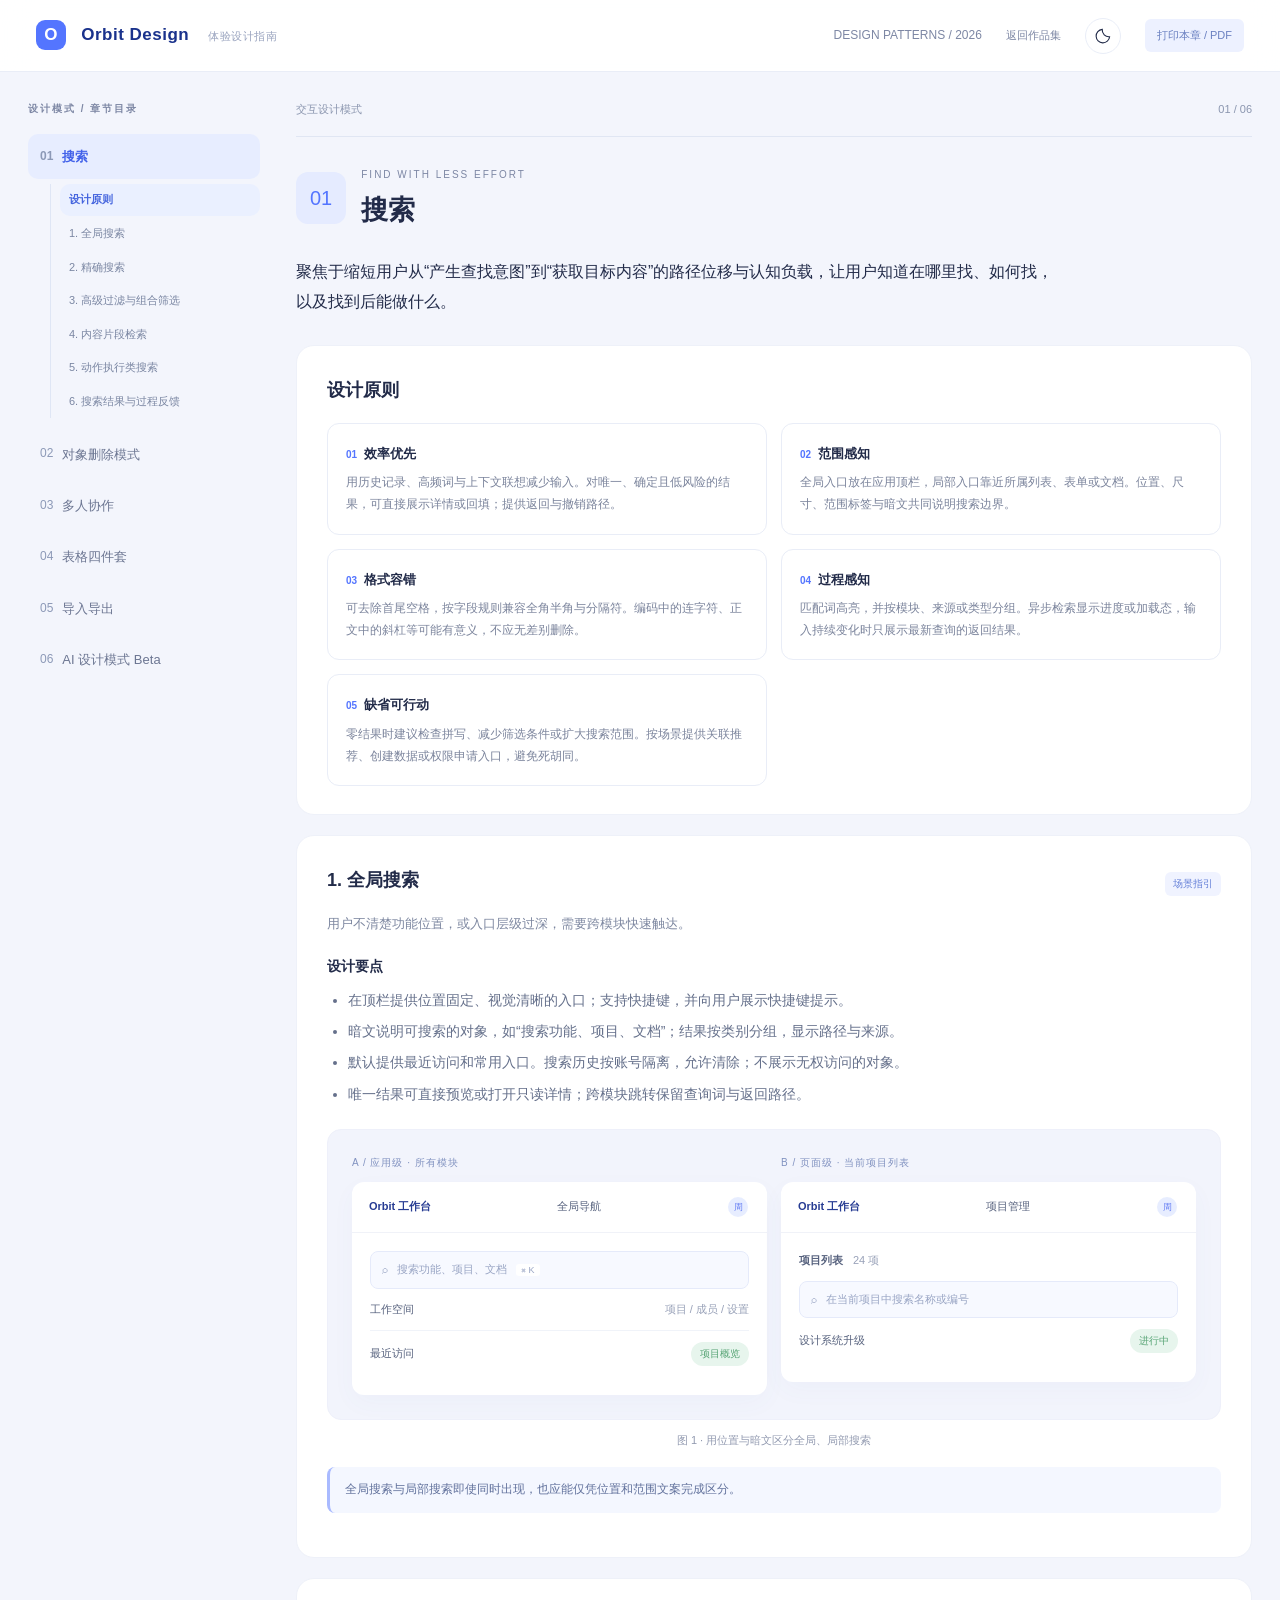
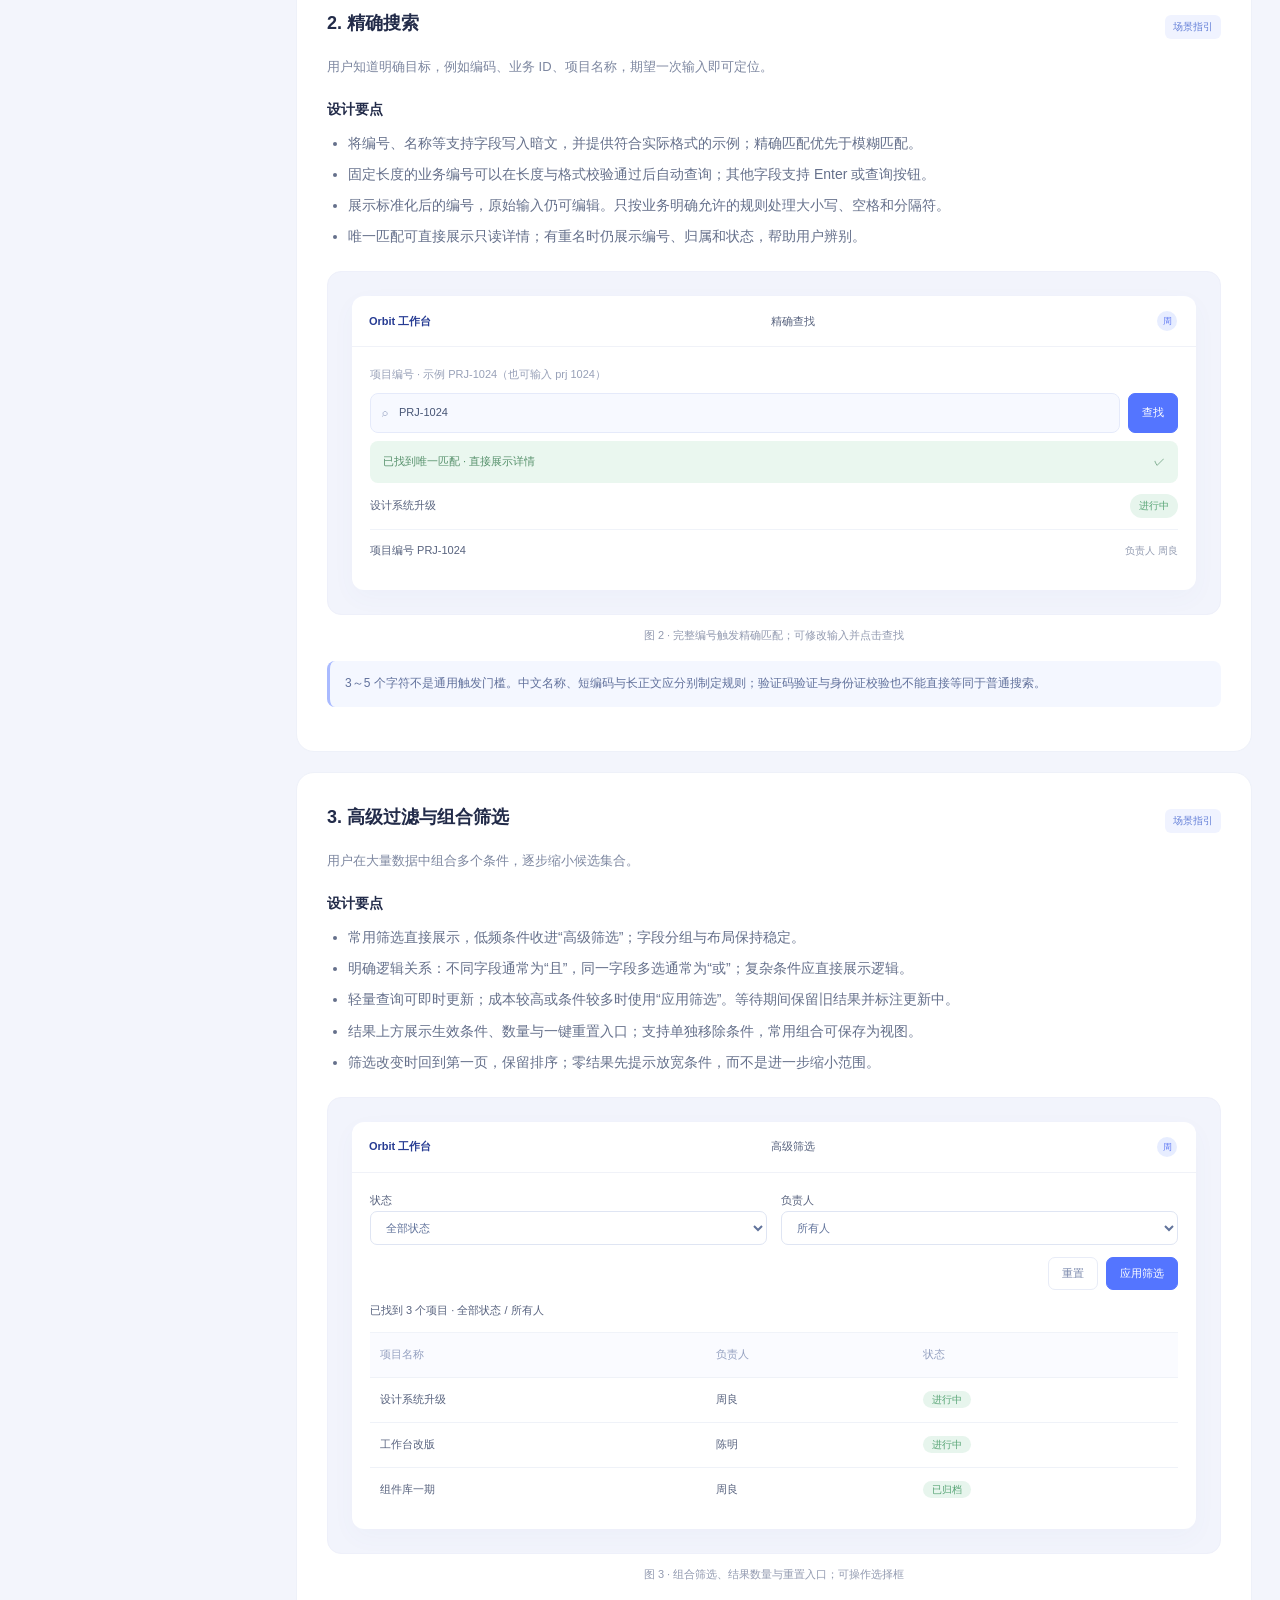
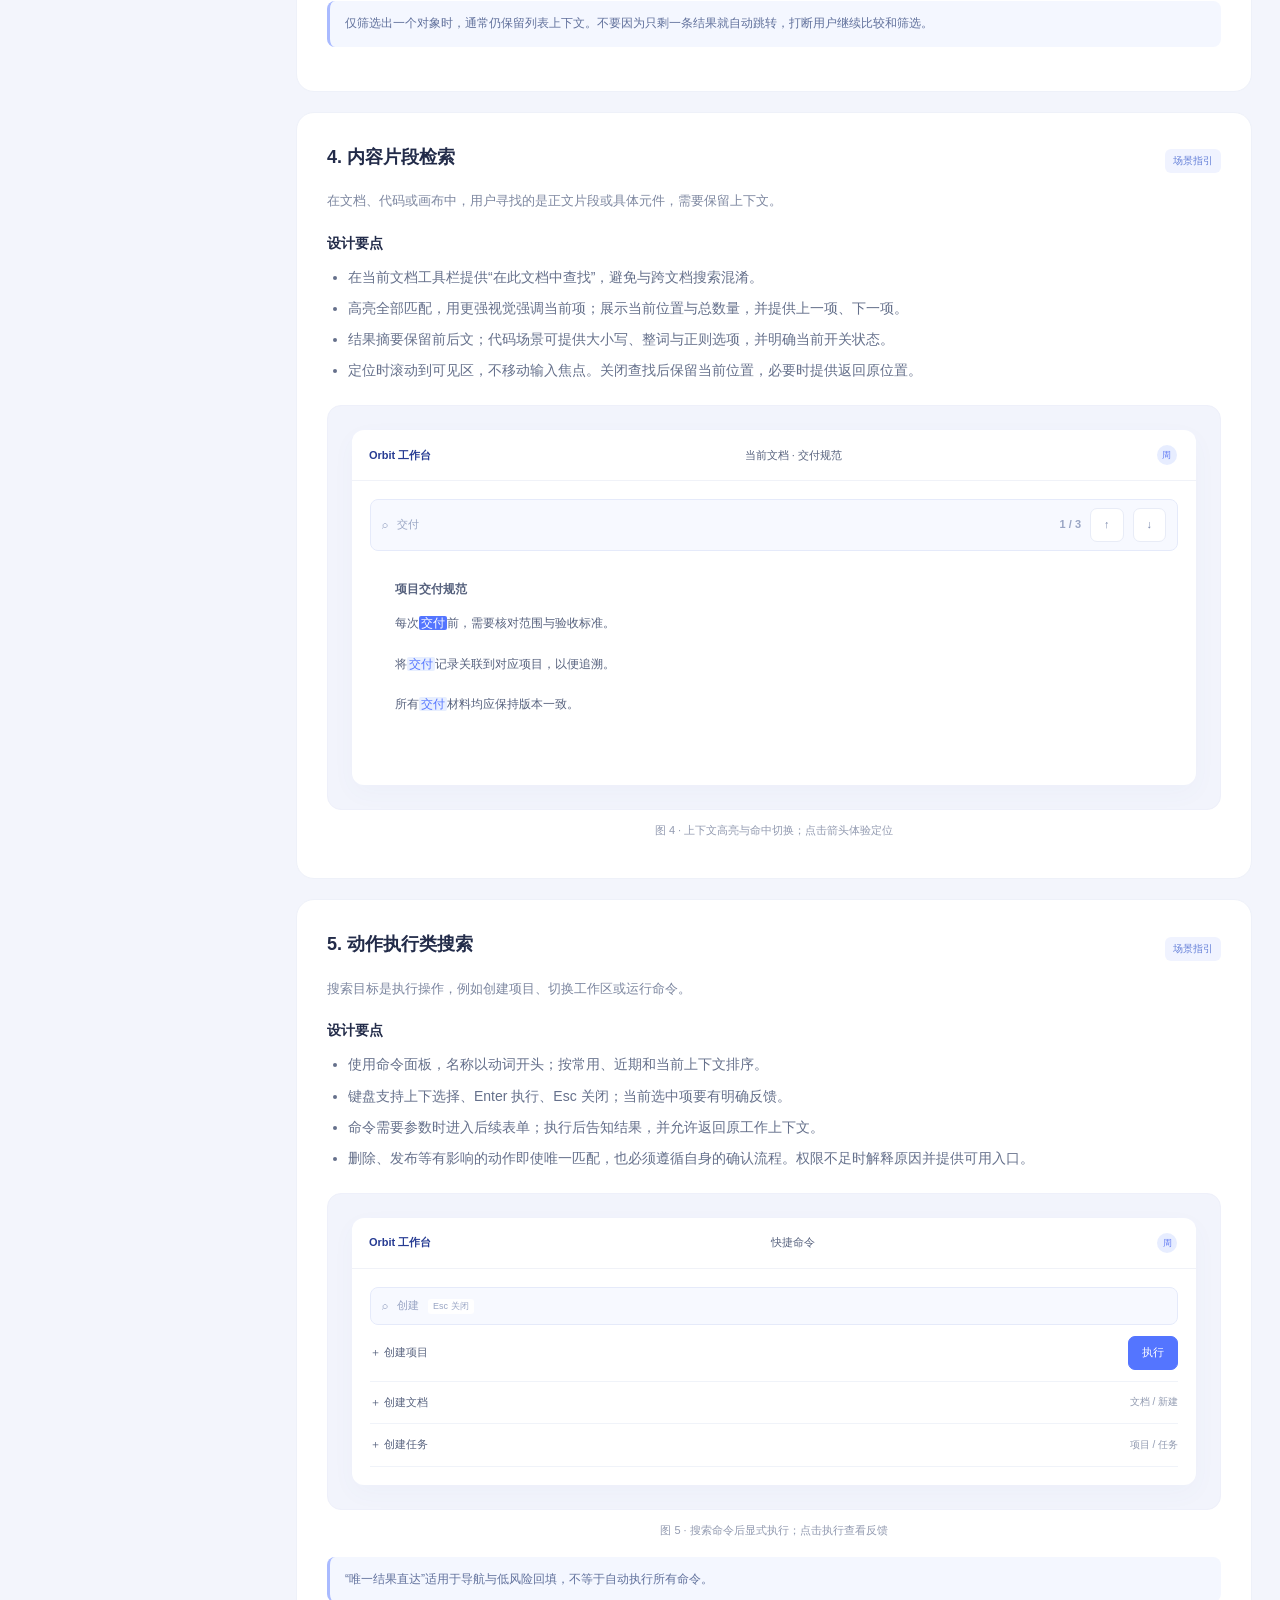
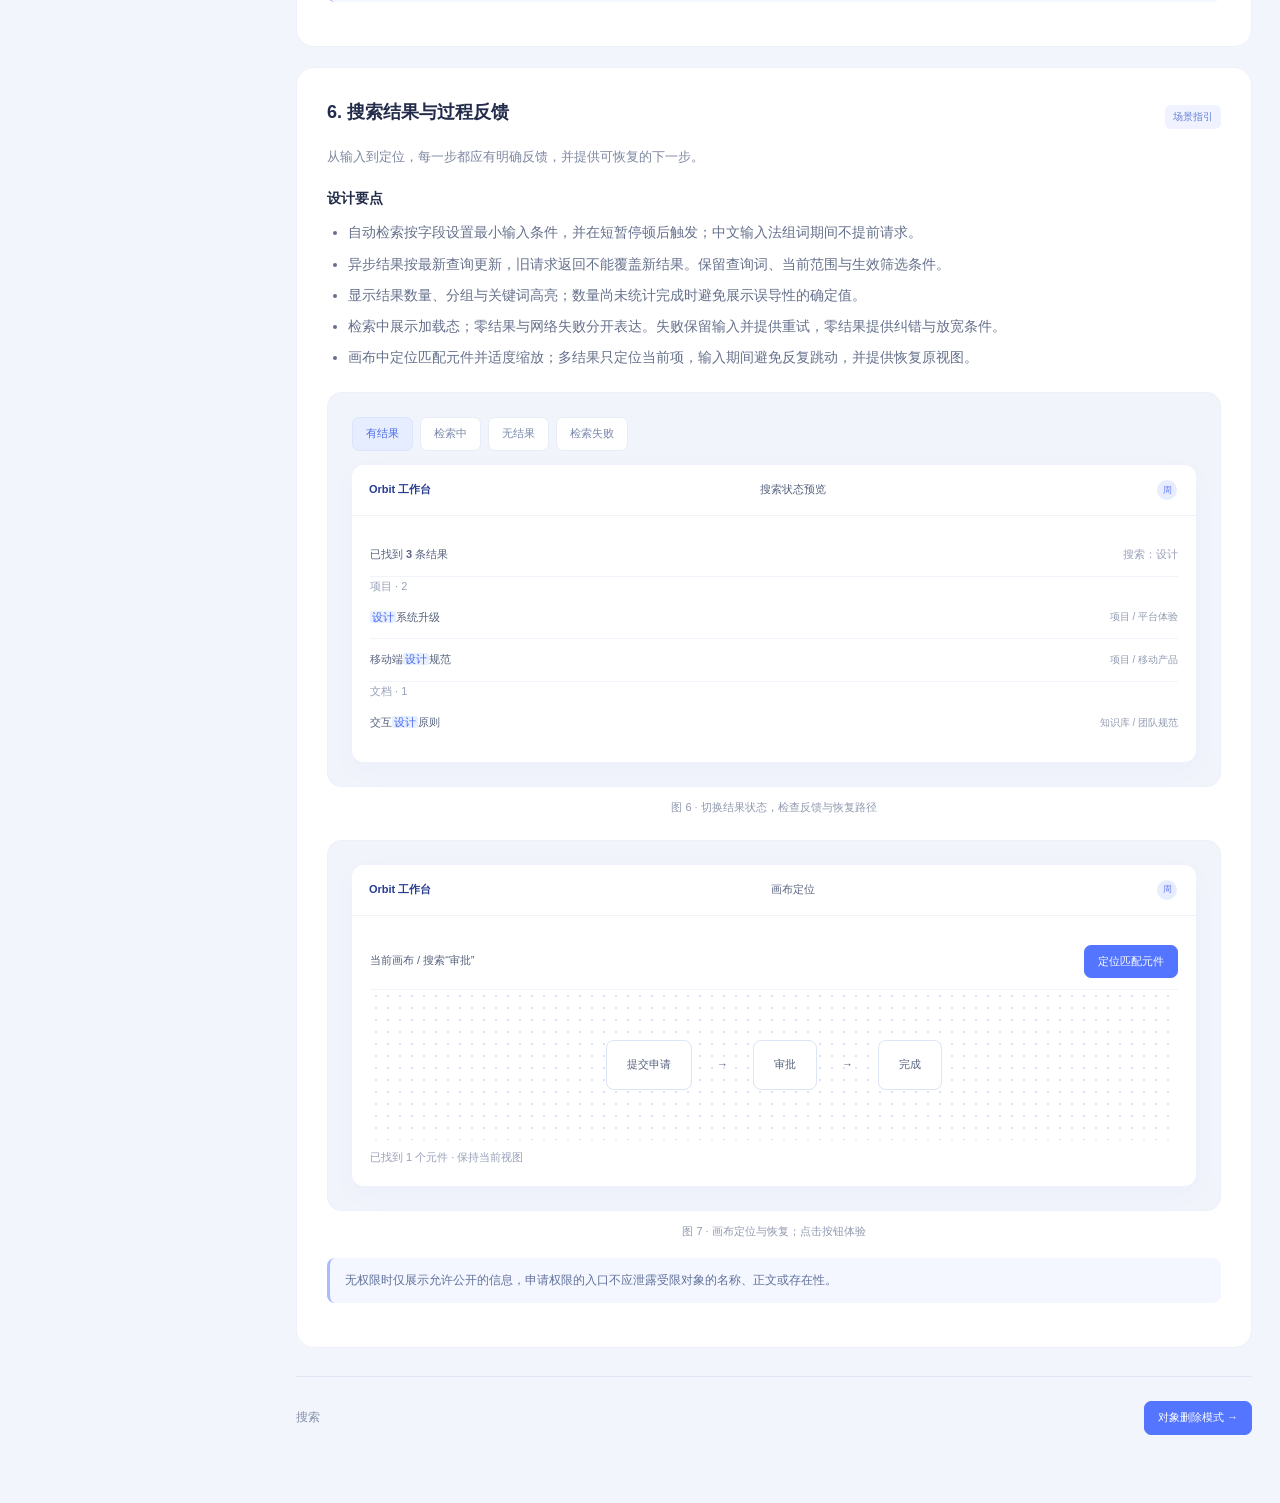
==== commit 6f3a1344: "Publish minimal UX loop with simple character states" ====
--- a/patterns.html
+++ b/patterns.html
@@ -1,18 +1,18 @@
-<!doctype html><html lang="zh-CN"><head><meta charset="UTF-8"><meta name="viewport" content="width=device-width,initial-scale=1"><title>交互设计模式 · 搜索 / 对象删除 / 多人协作 / 表格四件套 / 导入导出 / AI 设计模式—Beta</title><style>
-:root{--blue:#5475ff;--ink:#222b49;--muted:#7d87a4;--bg:#f3f5fc;--line:#e9edf7;--green:#258854;--red:#cf4b5b}*{box-sizing:border-box}html{scroll-behavior:smooth;scroll-padding-top:92px}body{margin:0;color:var(--ink);background:var(--bg);font:14px/1.8 -apple-system,BlinkMacSystemFont,"Segoe UI","PingFang SC","Microsoft YaHei",sans-serif}button,input,select{font:inherit}button,a,input,select{ -webkit-tap-highlight-color:transparent}button{cursor:pointer}a{color:var(--blue);text-decoration:none}button:focus-visible,a:focus-visible{outline:3px solid #a7b8ff;outline-offset:3px}header{height:72px;background:#ffffffed;border-bottom:1px solid var(--line);position:sticky;top:0;z-index:10;display:flex;align-items:center;justify-content:space-between;padding:0 36px;backdrop-filter:blur(16px)}.brand{font-size:17px;font-weight:750;color:#1a328c;letter-spacing:.5px}.brand b{display:inline-grid;place-items:center;width:30px;height:30px;background:var(--blue);color:white;border-radius:9px;margin-right:10px}.header-right{display:flex;align-items:center;gap:24px;color:var(--muted);font-size:12px}.layout{max-width:1540px;margin:auto;display:grid;grid-template-columns:215px minmax(0,1fr) 155px;gap:28px;padding:30px}.sidebar,.toc{position:sticky;top:102px;align-self:start}.side-label,.eyebrow{text-transform:uppercase;letter-spacing:2px;font-size:10px;color:var(--muted);font-weight:650}.sidebar nav{margin:22px 0}.sidebar a{display:block;margin:5px 0;padding:11px 15px;border-radius:10px;color:#6c7692}.sidebar a.active{background:#e7edff;color:#4161e9;font-weight:650}.sidebar a span{margin-right:12px;font-size:12px}.side-note{font-size:11px;border-top:1px solid var(--line);padding:24px 14px;color:var(--muted)}.toc{font-size:11px;border-left:1px solid #dce3f2;padding-left:18px}.toc a{display:block;color:#8a93aa;margin:13px 0}.toc a:hover{color:var(--blue)}main{min-width:0}.hero{position:relative;padding:37px 38px 30px;background:linear-gradient(125deg,#fff 40%,#ebefff);border:1px solid white;border-radius:22px;overflow:hidden;margin-bottom:26px}.hero h1{font-size:32px;line-height:1.3;letter-spacing:-1px;margin:13px 0}.hero p{max-width:530px;color:#7a849f;margin-bottom:24px}.pills{display:flex;gap:9px;flex-wrap:wrap}.pill{background:#fff;border:1px solid #e6eafa;border-radius:18px;padding:3px 12px;font-size:11px;color:#6d7b9f}.hero-art{position:absolute;right:25px;top:20px;opacity:.22;transform:rotate(-12deg);pointer-events:none}.stats{display:grid;grid-template-columns:repeat(3,1fr);gap:14px;margin:0 0 42px}.stat{background:white;border-radius:14px;padding:18px 21px}.stat strong{font-size:24px;color:var(--blue);font-weight:500;margin-right:12px}.stat span{font-size:11px;color:var(--muted)}.chapter{margin-bottom:50px}.chapter-head{display:flex;align-items:center;gap:15px;margin-bottom:18px}.chapter-no{background:#e5ebff;color:var(--blue);border-radius:12px;padding:8px 14px;font-size:20px}.chapter h2{margin:0;font-size:27px;letter-spacing:-.5px}.chapter-head small{color:var(--muted);font-size:10px;letter-spacing:2px}.definition{font-size:16px;line-height:1.9;padding:4px 0 8px;max-width:760px}.section{background:#fff;border-radius:18px;padding:28px 30px;margin:20px 0;border:1px solid #eef1f9}.section h3{font-size:18px;margin:0 0 16px}.section h4{font-size:14px;margin:18px 0 8px}p{margin:8px 0 14px}ul,ol{padding-left:21px;margin:9px 0 15px}li{margin:6px 0;color:#65708b}.principles{display:grid;grid-template-columns:1fr 1fr;gap:14px}.principle{border:1px solid var(--line);padding:18px;border-radius:12px}.principle b{display:block;margin-bottom:6px;font-size:13px}.principle p{font-size:12px;line-height:1.85;color:#7b849c;margin:0}.index{font-size:10px;color:var(--blue);margin-right:7px}.scenario-top{display:flex;justify-content:space-between;gap:10px;align-items:center}.scenario-top h3{margin-bottom:8px}.badge{font-size:10px;white-space:nowrap;border-radius:6px;background:#f0f3ff;padding:3px 8px;color:#6580d8}.scenario-intro{color:#7d87a0;font-size:13px}.note{padding:12px 15px;border-radius:8px;background:#f4f7ff;border-left:3px solid #a9baff;font-size:12px;color:#61719c;margin:16px 0}.note.warn{background:#fff7ef;border-color:#edbe87;color:#a37b46}.figure{margin:22px 0 10px}.stage{background:#f2f4fc;border:1px solid #eef0fa;border-radius:14px;padding:24px;min-height:150px}.figure figcaption{font-size:11px;color:#929ab0;text-align:center;margin-top:11px}.mock{background:white;border-radius:12px;box-shadow:0 8px 25px #536aad09;overflow:hidden;font-size:11px;color:#57627e}.mock-top{display:flex;align-items:center;justify-content:space-between;border-bottom:1px solid #f0f2f8;padding:13px 17px;gap:10px}.mock-logo{color:#273c93;font-weight:750}.mock-body{padding:18px}.muted{color:#98a1b8;font-size:11px}.searchbox{border:1px solid #e5eafa;background:#f7f9ff;display:flex;align-items:center;gap:9px;border-radius:8px;padding:8px 11px;color:#99a5c4}.searchbox input{border:0;outline:0;background:transparent;width:100%;min-width:0;color:#475575;font-size:11px}.searchbox:focus-within{border-color:#8fa7ff;box-shadow:0 0 0 2px #5475ff12}.searchbox kbd{font:9px sans-serif;white-space:nowrap;background:white;padding:1px 5px;border-radius:3px}.btn{border:1px solid #e8ecf7;border-radius:7px;padding:7px 13px;background:white;color:#7a88ac;font-size:11px;line-height:1.6}.btn.primary{background:var(--blue);border-color:var(--blue);color:white}.btn.danger{background:#d95666;border-color:#d95666;color:white}.btn:disabled{cursor:not-allowed;opacity:.4}.btn:hover:not(:disabled){filter:brightness(.97)}.tag{font-size:10px;background:#e7f5ed;color:#57a475;padding:3px 9px;border-radius:15px}.row{display:flex;align-items:center;justify-content:space-between;gap:12px;padding:11px 0;border-bottom:1px solid #f0f3f9}.row:last-child{border:0}.row b{font-weight:550}.row small{color:#929bb1;font-size:10px}.two{display:grid;grid-template-columns:1fr 1fr;gap:14px}.caption-label{font-size:10px;letter-spacing:1px;color:#8192c0;margin:0 0 10px}.flow{display:flex;align-items:center;gap:8px;flex-wrap:wrap}.flow span{border-radius:7px;background:#f3f6ff;padding:8px 11px;color:#657ba9;font-size:11px}.flow i{color:#b4bfd8;font-style:normal}.space{height:10px}mark{background:#e8efff;color:#4568ed;border-radius:2px;padding:0 2px}.bar{border-radius:8px;background:#edf2ff;padding:11px 13px;color:#6880b6;font-size:11px;display:flex;align-items:center;justify-content:space-between;gap:12px}.bar.success{background:#eaf7ef;color:#57916c}.bar.warning{background:#fff7eb;color:#a68451}.blank{text-align:center;padding:25px 15px;color:#8895b4}.blank svg{width:70px;height:60px;display:block;margin:0 auto 8px}.mini-table{width:100%;border-collapse:collapse;font-size:11px}.mini-table th{color:#94a0c0;font-weight:500;text-align:left;background:#fafbff}.mini-table td,.mini-table th{padding:12px 10px;border-bottom:1px solid #eff2f8}.mini-table tr:last-child td{border-bottom:0}.table-wrap{overflow:auto}table.doc{border-collapse:collapse;width:100%;font-size:12px}table.doc th{text-align:left;color:#66779e;background:#f6f8fd;white-space:nowrap;font-weight:550}table.doc td,table.doc th{padding:12px 13px;border-bottom:1px solid var(--line);vertical-align:top}table.doc td{color:#75809a}.modal-demo{background:#fff;border-radius:13px;box-shadow:0 12px 30px #66739e10;max-width:420px;margin:0 auto;padding:23px}.modal-title{font-size:14px;font-weight:650;margin-bottom:12px}.modal-title span{color:#dd7a6c;margin-right:7px}.modal-demo p{font-size:11px;color:#8c95ac}.actions{display:flex;justify-content:flex-end;gap:8px;margin-top:20px}.field{border:1px solid #dfe5f3;border-radius:7px;padding:9px 11px;width:100%;font-size:11px;color:#61739b;background:#fff}.check{font-size:11px;color:#7c869f;display:flex;align-items:center;gap:7px}.check input{accent-color:var(--blue)}.avatar{display:inline-grid;place-items:center;width:24px;height:24px;border-radius:50%;font-size:9px;color:#647df3;background:#e7edff;border:2px solid white}.avatar.green{background:#def4e8;color:#4e9870}.editor{position:relative;padding:25px 25px 35px;min-height:160px;font-size:12px;line-height:2.2}.editor .selection{background:#e9eefe;border-bottom:1px solid #8597ef}.cursor{border-left:2px solid #7591ff;color:#7591ff}.cursor-label{position:absolute;top:11px;right:25px;background:#8097ff;color:white;border-radius:4px;font-size:9px;padding:0 6px}.status{font-size:10px;color:#69a986}.status.fail{color:#cf6574}.risk-grid{display:grid;grid-template-columns:repeat(4,1fr);gap:10px}.risk{border:1px solid #e7edf8;border-radius:10px;padding:15px 12px}.risk strong{font-size:21px;color:#8295dc;display:block}.risk b{font-size:11px}.risk p{font-size:10px;color:#8c95aa;margin:7px 0 0}.risk:nth-child(4){background:#fff7f7;border-color:#f4e2e5}.compare{padding:13px;background:#f6f8fd;border-radius:8px;font-size:11px}.compare p{margin:5px 0}.compare.mine{border-top:2px solid #8da4ff}.compare.latest{border-top:2px solid #8fc5a7}.small{font-size:12px;color:#8290ac}.canvas{height:150px;background:radial-gradient(#dce3f5 1px,transparent 1px);background-size:12px 12px;display:flex;align-items:center;justify-content:center;gap:25px;overflow:hidden}.node{background:white;border:1px solid #dce4f5;border-radius:8px;padding:14px 20px;transition:transform .3s,box-shadow .3s}.node.selected{border:2px solid #7391ff;box-shadow:0 0 0 5px #e4ebff;transform:scale(1.1)}.footer{font-size:11px;line-height:1.9;color:#919bb4;border-top:1px solid #e0e6f3;padding:25px 0 40px}.print-btn{border:0;background:#edf1ff;color:#6a80c1;border-radius:6px;padding:7px 12px;font-size:11px}.toggle-group{display:flex;gap:7px;flex-wrap:wrap;margin-bottom:14px}.toggle-group button.active{background:#e6edff;color:#4a6ce8;border-color:#dbe4ff}.hidden{display:none!important}.sr-only{position:absolute;width:1px;height:1px;overflow:hidden;clip:rect(0,0,0,0)}@media(min-width:1600px){.layout{gap:40px}}@media(max-width:1200px){.layout{grid-template-columns:180px minmax(0,1fr);gap:22px}.toc{display:none}.hero-art{display:none}}@media(max-width:780px){header{height:60px;padding:0 18px}.header-right>span{display:none}.layout{display:block;padding:16px}.sidebar{position:relative;top:auto}.sidebar nav{display:flex;gap:5px;margin:0 0 16px}.sidebar a{padding:8px 10px;font-size:12px;flex:1;white-space:nowrap;text-align:center}.side-label,.side-note{display:none}.sidebar a span{margin-right:4px}.hero{padding:25px}.hero h1{font-size:27px}.stats{gap:8px;margin-bottom:30px}.stat{padding:12px}.stat strong{display:block;font-size:20px}.section{padding:20px}.stage{padding:13px}.two,.principles{grid-template-columns:1fr}.risk-grid{grid-template-columns:1fr 1fr}.chapter h2{font-size:23px}.scenario-top{align-items:flex-start}.mini-table{min-width:370px}body{font-size:13px}.chapter-no{font-size:16px}.mock-top{padding:12px;flex-wrap:wrap}.header-right{gap:0}}@media print{header,.sidebar,.toc,.print-btn{display:none}.layout{display:block;padding:0;max-width:none}body{background:white;font-size:11px}.hero,.section{border:1px solid #e2e6f0;box-shadow:none}.section{break-inside:avoid;padding:20px}.chapter{break-before:page}.chapter:first-of-type{break-before:auto}.stage{-webkit-print-color-adjust:exact;print-color-adjust:exact}.footer{padding:15px}a{color:inherit}html{scroll-behavior:auto}}@media(prefers-reduced-motion:reduce){html{scroll-behavior:auto}*{transition:none!important}}
- .toc{max-height:calc(100vh - 120px);overflow:auto}.long-cell{width:230px;white-space:nowrap;overflow:hidden;text-overflow:ellipsis}.wrap-lines .long-cell{white-space:normal;overflow-wrap:anywhere}#tools-table th:first-child,#tools-table td:first-child{position:sticky;left:0;background:#fafbff;z-index:1}#table-demo.expanded{position:fixed;inset:16px;z-index:50;background:var(--bg);padding:20px;overflow:auto;border-radius:14px;box-shadow:0 0 0 30px #222b4988}#table-demo.expanded .long-cell{width:auto;min-width:230px}@media(max-width:780px){.sidebar nav{flex-wrap:wrap}.sidebar a{flex:1 0 28%}.actions{flex-wrap:wrap}}@media print{#table-demo.expanded{position:static;box-shadow:none}} /* Persistent chapter rail and complete contextual directory. */
-.layout{max-width:1660px;grid-template-columns:180px minmax(0,1fr) 195px;gap:26px;padding:28px}.sidebar,.toc{position:sticky;top:96px;max-height:calc(100vh - 112px);overflow:auto;scrollbar-width:thin}.sidebar nav{display:block;margin:18px 0}.sidebar a{font-size:13px;padding:10px 12px;white-space:normal}.sidebar a small{display:inline-block;font-size:9px;color:var(--blue)}.toc{display:block;font-size:11px;padding-left:14px}.toc details{margin:11px 0}.toc summary{cursor:pointer;color:#596782;font-weight:600;line-height:1.7}.toc a{margin:4px 0;padding:5px 8px;border-radius:6px;line-height:1.55}.toc a.active{background:#e7edff;color:#4161e9}.toc-toggle{display:none}.beta{font-size:12px;vertical-align:middle;margin-left:6px}.diff-line{display:flex;align-items:center;gap:10px;flex-wrap:wrap;margin:8px 0 12px}.diff-line del{background:#fff0f1;color:#b25e67;padding:3px 6px;border-radius:4px}.diff-line ins{background:#e8f6ef;color:#357a54;text-decoration:none;padding:3px 6px;border-radius:4px}.delete-canvas{height:190px;gap:24px}.delete-canvas .node{display:flex;flex-direction:column;gap:16px;text-align:center}.truncate-demo{white-space:nowrap;overflow:hidden;text-overflow:ellipsis;max-width:160px}.fullscreen-map{border:1px solid #e1e7f5;border-radius:9px;margin-top:12px;overflow:hidden}.fullscreen-map>div{padding:12px;background:#f7f9ff}.fullscreen-map .map-table{display:grid;grid-template-columns:1fr 1.5fr 1fr;gap:0;padding:0;background:white}.map-table span{padding:12px 8px;border-bottom:1px solid #edf0f8}.ai-card{border:1px solid #e5eafa;background:#f8faff;border-radius:10px;padding:16px;margin:14px 0}.ai-request{display:flex;align-items:center;gap:10px;border-bottom:1px solid #edf0f8;padding-bottom:14px}.mock details{border:1px solid #e5eafa;border-radius:8px;padding:12px;margin-top:12px}.mock summary{cursor:pointer;color:#5475df}.flow .current{background:#e3eaff;color:#4161e9;box-shadow:inset 0 0 0 1px #b6c5ff}.flow .done{background:#eaf7ef;color:#357a54}.field:focus-visible{outline:2px solid #91a6ff;outline-offset:2px}textarea.field{resize:vertical;min-height:100px}.toc-toggle{white-space:nowrap}.principle a{display:inline-block;margin-top:8px;font-size:11px}#table-demo.expanded{z-index:60}
+<!doctype html><html lang="zh-CN"><head><meta charset="UTF-8"><meta name="viewport" content="width=device-width,initial-scale=1"><script src="theme.js?v=2"></script><title>交互设计模式 · 搜索 / 对象删除 / 多人协作 / 表格四件套 / 导入导出 / AI 设计模式—Beta</title><style>
+:root{--blue:#5475ff;--ink:#222b49;--muted:#7d87a4;--bg:#f3f5fc;--line:#e9edf7;--green:#258854;--red:#cf4b5b}*{box-sizing:border-box}html{scroll-behavior:smooth;scroll-padding-top:92px}body{margin:0;color:var(--ink);background:var(--bg);font:14px/1.8 -apple-system,BlinkMacSystemFont,"Segoe UI","PingFang SC","Microsoft YaHei",sans-serif}button,input,select{font:inherit}button,a,input,select{ -webkit-tap-highlight-color:transparent}button{cursor:pointer}a{color:var(--blue);text-decoration:none}button:focus-visible,a:focus-visible{outline:3px solid var(--guide-border-a7b8ff);outline-offset:3px}header{height:72px;background:var(--guide-bg-ffffffed);border-bottom:1px solid var(--line);position:sticky;top:0;z-index:10;display:flex;align-items:center;justify-content:space-between;padding:0 36px;backdrop-filter:blur(16px)}.brand{font-size:17px;font-weight:750;color:var(--guide-fg-1a328c);letter-spacing:.5px}.brand b{display:inline-grid;place-items:center;width:30px;height:30px;background:var(--blue);color:white;border-radius:9px;margin-right:10px}.header-right{display:flex;align-items:center;gap:24px;color:var(--muted);font-size:12px}.layout{max-width:1540px;margin:auto;display:grid;grid-template-columns:215px minmax(0,1fr) 155px;gap:28px;padding:30px}.sidebar,.toc{position:sticky;top:102px;align-self:start}.side-label,.eyebrow{text-transform:uppercase;letter-spacing:2px;font-size:10px;color:var(--muted);font-weight:650}.sidebar nav{margin:22px 0}.sidebar a{display:block;margin:5px 0;padding:11px 15px;border-radius:10px;color:var(--guide-fg-6c7692)}.sidebar a.active{background:var(--guide-bg-e7edff);color:var(--guide-fg-4161e9);font-weight:650}.sidebar a span{margin-right:12px;font-size:12px}.side-note{font-size:11px;border-top:1px solid var(--line);padding:24px 14px;color:var(--muted)}.toc{font-size:11px;border-left:1px solid var(--guide-border-dce3f2);padding-left:18px}.toc a{display:block;color:var(--guide-fg-8a93aa);margin:13px 0}.toc a:hover{color:var(--blue)}main{min-width:0}.hero{position:relative;padding:37px 38px 30px;background:linear-gradient(125deg,var(--guide-bg-fff) 40%,var(--guide-bg-ebefff));border:1px solid white;border-radius:22px;overflow:hidden;margin-bottom:26px}.hero h1{font-size:32px;line-height:1.3;letter-spacing:-1px;margin:13px 0}.hero p{max-width:530px;color:var(--guide-fg-7a849f);margin-bottom:24px}.pills{display:flex;gap:9px;flex-wrap:wrap}.pill{background:var(--guide-bg-fff);border:1px solid var(--guide-border-e6eafa);border-radius:18px;padding:3px 12px;font-size:11px;color:var(--guide-fg-6d7b9f)}.hero-art{position:absolute;right:25px;top:20px;opacity:.22;transform:rotate(-12deg);pointer-events:none}.stats{display:grid;grid-template-columns:repeat(3,1fr);gap:14px;margin:0 0 42px}.stat{background:var(--guide-surface);border-radius:14px;padding:18px 21px}.stat strong{font-size:24px;color:var(--blue);font-weight:500;margin-right:12px}.stat span{font-size:11px;color:var(--muted)}.chapter{margin-bottom:50px}.chapter-head{display:flex;align-items:center;gap:15px;margin-bottom:18px}.chapter-no{background:var(--guide-bg-e5ebff);color:var(--blue);border-radius:12px;padding:8px 14px;font-size:20px}.chapter h2{margin:0;font-size:27px;letter-spacing:-.5px}.chapter-head small{color:var(--muted);font-size:10px;letter-spacing:2px}.definition{font-size:16px;line-height:1.9;padding:4px 0 8px;max-width:760px}.section{background:var(--guide-bg-fff);border-radius:18px;padding:28px 30px;margin:20px 0;border:1px solid var(--guide-border-eef1f9)}.section h3{font-size:18px;margin:0 0 16px}.section h4{font-size:14px;margin:18px 0 8px}p{margin:8px 0 14px}ul,ol{padding-left:21px;margin:9px 0 15px}li{margin:6px 0;color:var(--guide-fg-65708b)}.principles{display:grid;grid-template-columns:1fr 1fr;gap:14px}.principle{border:1px solid var(--line);padding:18px;border-radius:12px}.principle b{display:block;margin-bottom:6px;font-size:13px}.principle p{font-size:12px;line-height:1.85;color:var(--guide-fg-7b849c);margin:0}.index{font-size:10px;color:var(--blue);margin-right:7px}.scenario-top{display:flex;justify-content:space-between;gap:10px;align-items:center}.scenario-top h3{margin-bottom:8px}.badge{font-size:10px;white-space:nowrap;border-radius:6px;background:var(--guide-bg-f0f3ff);padding:3px 8px;color:var(--guide-fg-6580d8)}.scenario-intro{color:var(--guide-fg-7d87a0);font-size:13px}.note{padding:12px 15px;border-radius:8px;background:var(--guide-bg-f4f7ff);border-left:3px solid var(--guide-border-a9baff);font-size:12px;color:var(--guide-fg-61719c);margin:16px 0}.note.warn{background:var(--guide-bg-fff7ef);border-color:var(--guide-border-edbe87);color:var(--guide-fg-a37b46)}.figure{margin:22px 0 10px}.stage{background:var(--guide-bg-f2f4fc);border:1px solid var(--guide-border-eef0fa);border-radius:14px;padding:24px;min-height:150px}.figure figcaption{font-size:11px;color:var(--guide-fg-929ab0);text-align:center;margin-top:11px}.mock{background:var(--guide-surface);border-radius:12px;box-shadow:0 8px 25px #536aad09;overflow:hidden;font-size:11px;color:var(--guide-fg-57627e)}.mock-top{display:flex;align-items:center;justify-content:space-between;border-bottom:1px solid var(--guide-border-f0f2f8);padding:13px 17px;gap:10px}.mock-logo{color:var(--guide-fg-273c93);font-weight:750}.mock-body{padding:18px}.muted{color:var(--guide-fg-98a1b8);font-size:11px}.searchbox{border:1px solid var(--guide-border-e5eafa);background:var(--guide-bg-f7f9ff);display:flex;align-items:center;gap:9px;border-radius:8px;padding:8px 11px;color:var(--guide-fg-99a5c4)}.searchbox input{border:0;outline:0;background:transparent;width:100%;min-width:0;color:var(--guide-fg-475575);font-size:11px}.searchbox:focus-within{border-color:var(--guide-border-8fa7ff);box-shadow:0 0 0 2px #5475ff12}.searchbox kbd{font:9px sans-serif;white-space:nowrap;background:var(--guide-surface);padding:1px 5px;border-radius:3px}.btn{border:1px solid var(--guide-border-e8ecf7);border-radius:7px;padding:7px 13px;background:var(--guide-surface);color:var(--guide-fg-7a88ac);font-size:11px;line-height:1.6}.btn.primary{background:var(--blue);border-color:var(--blue);color:white}.btn.danger{background:#d95666;border-color:var(--guide-border-d95666);color:white}.btn:disabled{cursor:not-allowed;opacity:.4}.btn:hover:not(:disabled){filter:brightness(.97)}.tag{font-size:10px;background:var(--guide-bg-e7f5ed);color:var(--guide-fg-57a475);padding:3px 9px;border-radius:15px}.row{display:flex;align-items:center;justify-content:space-between;gap:12px;padding:11px 0;border-bottom:1px solid var(--guide-border-f0f3f9)}.row:last-child{border:0}.row b{font-weight:550}.row small{color:var(--guide-fg-929bb1);font-size:10px}.two{display:grid;grid-template-columns:1fr 1fr;gap:14px}.caption-label{font-size:10px;letter-spacing:1px;color:var(--guide-fg-8192c0);margin:0 0 10px}.flow{display:flex;align-items:center;gap:8px;flex-wrap:wrap}.flow span{border-radius:7px;background:var(--guide-bg-f3f6ff);padding:8px 11px;color:var(--guide-fg-657ba9);font-size:11px}.flow i{color:var(--guide-fg-b4bfd8);font-style:normal}.space{height:10px}mark{background:var(--guide-bg-e8efff);color:var(--guide-fg-4568ed);border-radius:2px;padding:0 2px}.bar{border-radius:8px;background:var(--guide-bg-edf2ff);padding:11px 13px;color:var(--guide-fg-6880b6);font-size:11px;display:flex;align-items:center;justify-content:space-between;gap:12px}.bar.success{background:var(--guide-bg-eaf7ef);color:var(--guide-fg-57916c)}.bar.warning{background:var(--guide-bg-fff7eb);color:var(--guide-fg-a68451)}.blank{text-align:center;padding:25px 15px;color:var(--guide-fg-8895b4)}.blank svg{width:70px;height:60px;display:block;margin:0 auto 8px}.mini-table{width:100%;border-collapse:collapse;font-size:11px}.mini-table th{color:var(--guide-fg-94a0c0);font-weight:500;text-align:left;background:var(--guide-bg-fafbff)}.mini-table td,.mini-table th{padding:12px 10px;border-bottom:1px solid var(--guide-border-eff2f8)}.mini-table tr:last-child td{border-bottom:0}.table-wrap{overflow:auto}table.doc{border-collapse:collapse;width:100%;font-size:12px}table.doc th{text-align:left;color:var(--guide-fg-66779e);background:var(--guide-bg-f6f8fd);white-space:nowrap;font-weight:550}table.doc td,table.doc th{padding:12px 13px;border-bottom:1px solid var(--line);vertical-align:top}table.doc td{color:var(--guide-fg-75809a)}.modal-demo{background:var(--guide-bg-fff);border-radius:13px;box-shadow:0 12px 30px #66739e10;max-width:420px;margin:0 auto;padding:23px}.modal-title{font-size:14px;font-weight:650;margin-bottom:12px}.modal-title span{color:var(--guide-fg-dd7a6c);margin-right:7px}.modal-demo p{font-size:11px;color:var(--guide-fg-8c95ac)}.actions{display:flex;justify-content:flex-end;gap:8px;margin-top:20px}.field{border:1px solid var(--guide-border-dfe5f3);border-radius:7px;padding:9px 11px;width:100%;font-size:11px;color:var(--guide-fg-61739b);background:var(--guide-bg-fff)}.check{font-size:11px;color:var(--guide-fg-7c869f);display:flex;align-items:center;gap:7px}.check input{accent-color:var(--blue)}.avatar{display:inline-grid;place-items:center;width:24px;height:24px;border-radius:50%;font-size:9px;color:var(--guide-fg-647df3);background:var(--guide-bg-e7edff);border:2px solid white}.avatar.green{background:var(--guide-bg-def4e8);color:var(--guide-fg-4e9870)}.editor{position:relative;padding:25px 25px 35px;min-height:160px;font-size:12px;line-height:2.2}.editor .selection{background:var(--guide-bg-e9eefe);border-bottom:1px solid var(--guide-border-8597ef)}.cursor{border-left:2px solid var(--guide-border-7591ff);color:var(--guide-fg-7591ff)}.cursor-label{position:absolute;top:11px;right:25px;background:var(--guide-bg-8097ff);color:white;border-radius:4px;font-size:9px;padding:0 6px}.status{font-size:10px;color:var(--guide-fg-69a986)}.status.fail{color:var(--guide-fg-cf6574)}.risk-grid{display:grid;grid-template-columns:repeat(4,1fr);gap:10px}.risk{border:1px solid var(--guide-border-e7edf8);border-radius:10px;padding:15px 12px}.risk strong{font-size:21px;color:var(--guide-fg-8295dc);display:block}.risk b{font-size:11px}.risk p{font-size:10px;color:var(--guide-fg-8c95aa);margin:7px 0 0}.risk:nth-child(4){background:var(--guide-bg-fff7f7);border-color:var(--guide-border-f4e2e5)}.compare{padding:13px;background:var(--guide-bg-f6f8fd);border-radius:8px;font-size:11px}.compare p{margin:5px 0}.compare.mine{border-top:2px solid var(--guide-border-8da4ff)}.compare.latest{border-top:2px solid var(--guide-border-8fc5a7)}.small{font-size:12px;color:var(--guide-fg-8290ac)}.canvas{height:150px;background:radial-gradient(var(--guide-bg-dce3f5) 1px,transparent 1px);background-size:12px 12px;display:flex;align-items:center;justify-content:center;gap:25px;overflow:hidden}.node{background:var(--guide-surface);border:1px solid var(--guide-border-dce4f5);border-radius:8px;padding:14px 20px;transition:transform .3s,box-shadow .3s}.node.selected{border:2px solid var(--guide-border-7391ff);box-shadow:0 0 0 5px #e4ebff;transform:scale(1.1)}.footer{font-size:11px;line-height:1.9;color:var(--guide-fg-919bb4);border-top:1px solid var(--guide-border-e0e6f3);padding:25px 0 40px}.print-btn{border:0;background:var(--guide-bg-edf1ff);color:var(--guide-fg-6a80c1);border-radius:6px;padding:7px 12px;font-size:11px}.toggle-group{display:flex;gap:7px;flex-wrap:wrap;margin-bottom:14px}.toggle-group button.active{background:var(--guide-bg-e6edff);color:var(--guide-fg-4a6ce8);border-color:var(--guide-border-dbe4ff)}.hidden{display:none!important}.sr-only{position:absolute;width:1px;height:1px;overflow:hidden;clip:rect(0,0,0,0)}@media(min-width:1600px){.layout{gap:40px}}@media(max-width:1200px){.layout{grid-template-columns:180px minmax(0,1fr);gap:22px}.toc{display:none}.hero-art{display:none}}@media(max-width:780px){header{height:60px;padding:0 18px}.header-right>span{display:none}.layout{display:block;padding:16px}.sidebar{position:relative;top:auto}.sidebar nav{display:flex;gap:5px;margin:0 0 16px}.sidebar a{padding:8px 10px;font-size:12px;flex:1;white-space:nowrap;text-align:center}.side-label,.side-note{display:none}.sidebar a span{margin-right:4px}.hero{padding:25px}.hero h1{font-size:27px}.stats{gap:8px;margin-bottom:30px}.stat{padding:12px}.stat strong{display:block;font-size:20px}.section{padding:20px}.stage{padding:13px}.two,.principles{grid-template-columns:1fr}.risk-grid{grid-template-columns:1fr 1fr}.chapter h2{font-size:23px}.scenario-top{align-items:flex-start}.mini-table{min-width:370px}body{font-size:13px}.chapter-no{font-size:16px}.mock-top{padding:12px;flex-wrap:wrap}.header-right{gap:0}}@media print{header,.sidebar,.toc,.print-btn{display:none}.layout{display:block;padding:0;max-width:none}body{background:var(--guide-surface);font-size:11px}.hero,.section{border:1px solid var(--guide-border-e2e6f0);box-shadow:none}.section{break-inside:avoid;padding:20px}.chapter{break-before:page}.chapter:first-of-type{break-before:auto}.stage{-webkit-print-color-adjust:exact;print-color-adjust:exact}.footer{padding:15px}a{color:inherit}html{scroll-behavior:auto}}@media(prefers-reduced-motion:reduce){html{scroll-behavior:auto}*{transition:none!important}}
+ .toc{max-height:calc(100vh - 120px);overflow:auto}.long-cell{width:230px;white-space:nowrap;overflow:hidden;text-overflow:ellipsis}.wrap-lines .long-cell{white-space:normal;overflow-wrap:anywhere}#tools-table th:first-child,#tools-table td:first-child{position:sticky;left:0;background:var(--guide-bg-fafbff);z-index:1}#table-demo.expanded{position:fixed;inset:16px;z-index:50;background:var(--bg);padding:20px;overflow:auto;border-radius:14px;box-shadow:0 0 0 30px #222b4988}#table-demo.expanded .long-cell{width:auto;min-width:230px}@media(max-width:780px){.sidebar nav{flex-wrap:wrap}.sidebar a{flex:1 0 28%}.actions{flex-wrap:wrap}}@media print{#table-demo.expanded{position:static;box-shadow:none}} /* Persistent chapter rail and complete contextual directory. */
+.layout{max-width:1660px;grid-template-columns:180px minmax(0,1fr) 195px;gap:26px;padding:28px}.sidebar,.toc{position:sticky;top:96px;max-height:calc(100vh - 112px);overflow:auto;scrollbar-width:thin}.sidebar nav{display:block;margin:18px 0}.sidebar a{font-size:13px;padding:10px 12px;white-space:normal}.sidebar a small{display:inline-block;font-size:9px;color:var(--blue)}.toc{display:block;font-size:11px;padding-left:14px}.toc details{margin:11px 0}.toc summary{cursor:pointer;color:var(--guide-fg-596782);font-weight:600;line-height:1.7}.toc a{margin:4px 0;padding:5px 8px;border-radius:6px;line-height:1.55}.toc a.active{background:var(--guide-bg-e7edff);color:var(--guide-fg-4161e9)}.toc-toggle{display:none}.beta{font-size:12px;vertical-align:middle;margin-left:6px}.diff-line{display:flex;align-items:center;gap:10px;flex-wrap:wrap;margin:8px 0 12px}.diff-line del{background:var(--guide-bg-fff0f1);color:var(--guide-fg-b25e67);padding:3px 6px;border-radius:4px}.diff-line ins{background:var(--guide-bg-e8f6ef);color:var(--guide-fg-357a54);text-decoration:none;padding:3px 6px;border-radius:4px}.delete-canvas{height:190px;gap:24px}.delete-canvas .node{display:flex;flex-direction:column;gap:16px;text-align:center}.truncate-demo{white-space:nowrap;overflow:hidden;text-overflow:ellipsis;max-width:160px}.fullscreen-map{border:1px solid var(--guide-border-e1e7f5);border-radius:9px;margin-top:12px;overflow:hidden}.fullscreen-map>div{padding:12px;background:var(--guide-bg-f7f9ff)}.fullscreen-map .map-table{display:grid;grid-template-columns:1fr 1.5fr 1fr;gap:0;padding:0;background:var(--guide-surface)}.map-table span{padding:12px 8px;border-bottom:1px solid var(--guide-border-edf0f8)}.ai-card{border:1px solid var(--guide-border-e5eafa);background:var(--guide-bg-f8faff);border-radius:10px;padding:16px;margin:14px 0}.ai-request{display:flex;align-items:center;gap:10px;border-bottom:1px solid var(--guide-border-edf0f8);padding-bottom:14px}.mock details{border:1px solid var(--guide-border-e5eafa);border-radius:8px;padding:12px;margin-top:12px}.mock summary{cursor:pointer;color:var(--guide-fg-5475df)}.flow .current{background:var(--guide-bg-e3eaff);color:var(--guide-fg-4161e9);box-shadow:inset 0 0 0 1px #b6c5ff}.flow .done{background:var(--guide-bg-eaf7ef);color:var(--guide-fg-357a54)}.field:focus-visible{outline:2px solid var(--guide-border-91a6ff);outline-offset:2px}textarea.field{resize:vertical;min-height:100px}.toc-toggle{white-space:nowrap}.principle a{display:inline-block;margin-top:8px;font-size:11px}#table-demo.expanded{z-index:60}
 @media(max-width:1200px){.layout{grid-template-columns:145px minmax(0,1fr) 155px;gap:18px;padding:20px}.toc{display:block}.sidebar a{padding:9px 8px;font-size:12px}.sidebar a span{margin-right:5px}.section{padding:24px}.hero{padding:28px}.hero-art{display:none}}
 @media(max-width:900px){header{padding:0 18px;height:64px}.layout{display:grid;grid-template-columns:112px minmax(0,1fr) 124px;gap:12px;padding:16px 12px}.sidebar,.toc{top:80px;max-height:calc(100vh - 96px)}.sidebar nav{display:block;margin:14px 0}.sidebar a{display:block;text-align:left;padding:9px 7px;margin:4px 0;font-size:11px;white-space:normal}.sidebar a span{margin-right:4px}.side-label{display:block;font-size:9px;letter-spacing:1px}.side-note{display:block;font-size:10px;padding:16px 6px}.toc{padding-left:10px;font-size:10px}.toc a{padding:5px 4px}.header-right>span{display:none}.brand>span{display:none}.section{padding:20px 17px}.stage{padding:12px}.two,.principles{grid-template-columns:1fr}.hero{padding:24px 20px}.hero h1{font-size:27px}.chapter h2{font-size:24px}.chapter-head{gap:10px}.chapter-no{padding:7px 11px;font-size:18px}.stats{gap:7px}.stat{padding:12px}.stat strong{display:block;font-size:21px}.mini-table{min-width:340px}.risk-grid{grid-template-columns:1fr 1fr}.scenario-top{align-items:flex-start}.mock-top{padding:12px;flex-wrap:wrap}.actions{flex-wrap:wrap}.header-right{gap:8px}.definition{font-size:15px}}
-@media(max-width:640px){.layout{grid-template-columns:94px minmax(0,1fr);gap:9px;padding:12px 9px}.sidebar a{font-size:10px;padding:9px 5px}.side-note{display:none}.section{padding:17px 12px}.toc{display:none;position:fixed;top:70px;right:12px;width:230px;max-height:calc(100vh - 90px);padding:18px;z-index:40;background:#fff;border:1px solid #e2e8f4;border-radius:14px;box-shadow:0 15px 50px #24385d25;font-size:12px}.toc.is-open{display:block}.toc-toggle{display:block}.brand{font-size:14px}.brand b{width:25px;height:25px;margin-right:6px}.print-btn{font-size:10px;padding:7px}.chapter h2{font-size:21px}.hero h1{font-size:24px}.hero{padding:20px 15px}.chapter-head small{font-size:8px;letter-spacing:1px}.stats{grid-template-columns:1fr}.stat{display:flex;align-items:center;gap:10px}.stat strong{display:inline}.stage{padding:9px}.mock-body{padding:13px}.scenario-top{flex-wrap:wrap}.risk-grid{grid-template-columns:1fr}.delete-canvas{gap:14px;flex-wrap:wrap;height:auto;min-height:200px;padding:18px}.map-table span{overflow-wrap:anywhere}.diff-line{gap:5px}}
+@media(max-width:640px){.layout{grid-template-columns:94px minmax(0,1fr);gap:9px;padding:12px 9px}.sidebar a{font-size:10px;padding:9px 5px}.side-note{display:none}.section{padding:17px 12px}.toc{display:none;position:fixed;top:70px;right:12px;width:230px;max-height:calc(100vh - 90px);padding:18px;z-index:40;background:var(--guide-bg-fff);border:1px solid var(--guide-border-e2e8f4);border-radius:14px;box-shadow:0 15px 50px #24385d25;font-size:12px}.toc.is-open{display:block}.toc-toggle{display:block}.brand{font-size:14px}.brand b{width:25px;height:25px;margin-right:6px}.print-btn{font-size:10px;padding:7px}.chapter h2{font-size:21px}.hero h1{font-size:24px}.hero{padding:20px 15px}.chapter-head small{font-size:8px;letter-spacing:1px}.stats{grid-template-columns:1fr}.stat{display:flex;align-items:center;gap:10px}.stat strong{display:inline}.stage{padding:9px}.mock-body{padding:13px}.scenario-top{flex-wrap:wrap}.risk-grid{grid-template-columns:1fr}.delete-canvas{gap:14px;flex-wrap:wrap;height:auto;min-height:200px;padding:18px}.map-table span{overflow-wrap:anywhere}.diff-line{gap:5px}}
 @media print{.sidebar,.toc,.toc-toggle,header{display:none!important}.layout{display:block;padding:0;max-width:none}.chapter{break-before:page}.chapter:first-of-type{break-before:auto}.ai-card,.diff-line ins,.diff-line del{-webkit-print-color-adjust:exact;print-color-adjust:exact}}
-[hidden]{display:none!important}.layout{display:grid;grid-template-columns:232px minmax(0,1fr);max-width:1320px;gap:36px;padding:28px}.sidebar{top:94px;max-height:calc(100vh - 112px)}.sidebar nav{display:block;margin:16px 0}.nav-group{margin:6px 0}.sidebar .chapter-link{display:flex;align-items:center;gap:9px;text-align:left;font-size:13px;padding:11px 12px;white-space:normal}.sidebar .chapter-link span{flex:none;margin:0;color:#8c99b7}.sidebar .chapter-link.active{background:#e7edff;color:#4161e9}.chapter-subnav{border-left:1px solid #dfe6f5;margin:5px 0 14px 22px;padding-left:9px}.sidebar .chapter-subnav a{font-size:11px;line-height:1.6;padding:7px 9px;margin:2px 0;color:#7a86a2}.sidebar .chapter-subnav a.active{background:#eaf0ff;color:#4565de}.chapter-location{display:flex;justify-content:space-between;color:#8b96af;font-size:11px;border-bottom:1px solid #e0e6f3;padding-bottom:16px;margin-bottom:24px}.chapter-pagination{display:flex;align-items:center;justify-content:space-between;gap:12px;padding:24px 0 40px;border-top:1px solid #e0e6f3}.chapter-pagination span{font-size:12px;color:#8590a9}.chapter{margin-bottom:28px}.attachment-preview{padding:16px;border:1px solid #dce4f6;background:#fff;border-radius:10px;margin-top:12px}.selected-excerpt{padding:10px;background:#e8eeff;border-left:3px solid #728cff;border-radius:4px}.disclosure-item{padding:16px 0;border-bottom:1px solid #edf0f8}.disclosure-item:last-child{border:0}.disclosure-item>b{display:block;margin-bottom:8px}.disclosure-item .canvas{gap:10px;margin:12px 0;height:160px}.disclosure-item .node{padding:12px;font-size:11px}.pattern-dialog{color:var(--ink);border:1px solid #e0e7f5;border-radius:16px;padding:24px;width:min(520px,calc(100vw - 36px));max-height:85vh;overflow:auto;box-shadow:0 20px 80px #22344e25;font:13px/1.8 -apple-system,BlinkMacSystemFont,'PingFang SC',sans-serif}.pattern-dialog::backdrop{background:#23365c40}.drawer-dialog{margin:0 0 0 auto;height:100dvh;max-height:100dvh;border-radius:16px 0 0 16px;width:min(410px,85vw)}.confidence-field{margin-top:12px}.section{scroll-margin-top:18px}html{scroll-behavior:auto}
+[hidden]{display:none!important}.layout{display:grid;grid-template-columns:232px minmax(0,1fr);max-width:1320px;gap:36px;padding:28px}.sidebar{top:94px;max-height:calc(100vh - 112px)}.sidebar nav{display:block;margin:16px 0}.nav-group{margin:6px 0}.sidebar .chapter-link{display:flex;align-items:center;gap:9px;text-align:left;font-size:13px;padding:11px 12px;white-space:normal}.sidebar .chapter-link span{flex:none;margin:0;color:var(--guide-fg-8c99b7)}.sidebar .chapter-link.active{background:var(--guide-bg-e7edff);color:var(--guide-fg-4161e9)}.chapter-subnav{border-left:1px solid var(--guide-border-dfe6f5);margin:5px 0 14px 22px;padding-left:9px}.sidebar .chapter-subnav a{font-size:11px;line-height:1.6;padding:7px 9px;margin:2px 0;color:var(--guide-fg-7a86a2)}.sidebar .chapter-subnav a.active{background:var(--guide-bg-eaf0ff);color:var(--guide-fg-4565de)}.chapter-location{display:flex;justify-content:space-between;color:var(--guide-fg-8b96af);font-size:11px;border-bottom:1px solid var(--guide-border-e0e6f3);padding-bottom:16px;margin-bottom:24px}.chapter-pagination{display:flex;align-items:center;justify-content:space-between;gap:12px;padding:24px 0 40px;border-top:1px solid var(--guide-border-e0e6f3)}.chapter-pagination span{font-size:12px;color:var(--guide-fg-8590a9)}.chapter{margin-bottom:28px}.attachment-preview{padding:16px;border:1px solid var(--guide-border-dce4f6);background:var(--guide-bg-fff);border-radius:10px;margin-top:12px}.selected-excerpt{padding:10px;background:var(--guide-bg-e8eeff);border-left:3px solid var(--guide-border-728cff);border-radius:4px}.disclosure-item{padding:16px 0;border-bottom:1px solid var(--guide-border-edf0f8)}.disclosure-item:last-child{border:0}.disclosure-item>b{display:block;margin-bottom:8px}.disclosure-item .canvas{gap:10px;margin:12px 0;height:160px}.disclosure-item .node{padding:12px;font-size:11px}.pattern-dialog{color:var(--ink);border:1px solid var(--guide-border-e0e7f5);border-radius:16px;padding:24px;width:min(520px,calc(100vw - 36px));max-height:85vh;overflow:auto;box-shadow:0 20px 80px #22344e25;font:13px/1.8 -apple-system,BlinkMacSystemFont,'PingFang SC',sans-serif}.pattern-dialog::backdrop{background:#23365c40}.drawer-dialog{margin:0 0 0 auto;height:100dvh;max-height:100dvh;border-radius:16px 0 0 16px;width:min(410px,85vw)}.confidence-field{margin-top:12px}.section{scroll-margin-top:18px}html{scroll-behavior:auto}
 @media(max-width:1200px){.layout{grid-template-columns:205px minmax(0,1fr);gap:24px;padding:22px}}
 @media(max-width:900px){.layout{grid-template-columns:182px minmax(0,1fr);gap:20px;padding:20px 16px}.sidebar{top:80px}.sidebar .chapter-link{font-size:12px;padding:10px 8px}.sidebar .chapter-subnav a{font-size:11px;padding:7px 5px}.chapter-subnav{margin-left:16px;padding-left:6px}.side-label{font-size:9px;display:block}.two,.principles{grid-template-columns:1fr}.chapter h2{font-size:25px}.section{padding:24px 20px}}
 @media(max-width:640px){.layout{grid-template-columns:128px minmax(0,1fr);gap:12px;padding:14px 10px}.sidebar .chapter-link{font-size:11px;gap:5px;padding:9px 5px}.sidebar .chapter-subnav a{font-size:10px;padding:6px 4px}.chapter-subnav{margin-left:8px;padding-left:4px}.section{padding:18px 12px}.chapter-location{font-size:10px}.chapter h2{font-size:21px}.chapter-pagination{flex-wrap:wrap}.chapter-pagination span{order:3;width:100%;text-align:center}.chapter-pagination .btn{padding:7px 9px}.disclosure-item .canvas{height:auto;min-height:160px;flex-wrap:wrap;padding:15px}.pattern-dialog{padding:18px}}
 @media print{.layout{display:block;padding:0}.sidebar,.chapter-pagination,.chapter-location{display:none!important}.chapter[hidden]{display:none!important}.chapter{break-before:auto}.pattern-dialog{display:none!important}}
-</style></head><body>
-<header><a href="#top" class="brand"><b>O</b> Orbit Design <span style="font-size:11px;color:#9aa4bf;font-weight:400;margin-left:14px">体验设计指南</span></a><div class="header-right"><span>DESIGN PATTERNS / 2026</span><button class="print-btn" onclick="window.print()">打印本章 / PDF</button></div></header>
+</style><link rel="stylesheet" href="patterns-theme.css?v=1"></head><body>
+<header><a href="#top" class="brand"><b>O</b> Orbit Design <span style="font-size:11px;color:var(--guide-fg-9aa4bf);font-weight:400;margin-left:14px">体验设计指南</span></a><div class="header-right"><span>DESIGN PATTERNS / 2026</span><a class="portfolio-return" href="index.html">返回作品集</a><button id="theme" type="button" aria-label="切换主题"></button><button class="print-btn" onclick="window.print()">打印本章 / PDF</button></div></header>
 <div class="layout"><aside class="sidebar"><div class="side-label">设计模式 / 章节目录</div><nav aria-label="章节与小节导航"><div class="nav-group" data-chapter="search"><a class="chapter-link" href="#search" aria-controls="search"><span>01</span>搜索</a><div class="chapter-subnav"><a href="#search-principles" data-section="search-principles">设计原则</a><a href="#global" data-section="global">1. 全局搜索</a><a href="#exact" data-section="exact">2. 精确搜索</a><a href="#filter" data-section="filter">3. 高级过滤与组合筛选</a><a href="#fragment" data-section="fragment">4. 内容片段检索</a><a href="#command" data-section="command">5. 动作执行类搜索</a><a href="#results" data-section="results">6. 搜索结果与过程反馈</a></div></div><div class="nav-group" data-chapter="delete"><a class="chapter-link" href="#delete" aria-controls="delete"><span>02</span>对象删除模式</a><div class="chapter-subnav" hidden><a href="#delete-choice" data-section="delete-choice">按后果选择确认强度</a><a href="#delete-one" data-section="delete-one">1. 一键删除</a><a href="#delete-modal" data-section="delete-modal">2. 无需输入字符的弹窗确认</a><a href="#delete-aware" data-section="delete-aware">3. 倒计时按钮或手动勾选确认</a><a href="#delete-type" data-section="delete-type">4. 输入确认字符</a></div></div><div class="nav-group" data-chapter="collab"><a class="chapter-link" href="#collab" aria-controls="collab"><span>03</span>多人协作</a><div class="chapter-subnav" hidden><a href="#collab-principles" data-section="collab-principles">设计原则</a><a href="#browse-update" data-section="browse-update">场景一 · 浏览时，数据被他人更新</a><a href="#same-data" data-section="same-data">场景二 · 多人同时编辑同一数据</a><a href="#lock" data-section="lock">模式 1 · 编辑锁</a><a href="#realtime" data-section="realtime">模式 2 · 实时协同</a><a href="#conflict" data-section="conflict">模式 3 · 保存时冲突检测</a><a href="#sync-status" data-section="sync-status">同步状态与反馈规范</a></div></div><div class="nav-group" data-chapter="table-tools"><a class="chapter-link" href="#table-tools" aria-controls="table-tools"><span>04</span>表格四件套</a><div class="chapter-subnav" hidden><a href="#table-principles" data-section="table-principles">设计原则</a><a href="#table-settings" data-section="table-settings">1. 表格设置</a><a href="#table-wrap-pattern" data-section="table-wrap-pattern">2. 换行显示</a><a href="#table-refresh-pattern" data-section="table-refresh-pattern">3. 刷新与更新提示</a><a href="#table-fullscreen-pattern" data-section="table-fullscreen-pattern">4. 全屏工作区</a><a href="#table-reading" data-section="table-reading">综合示例 · 四件套一起使用</a></div></div><div class="nav-group" data-chapter="import-export"><a class="chapter-link" href="#import-export" aria-controls="import-export"><span>05</span>导入导出</a><div class="chapter-subnav" hidden><a href="#transfer-principles" data-section="transfer-principles">设计原则</a><a href="#transfer-entry" data-section="transfer-entry">1. 入口、模板与导出范围</a><a href="#transfer-import" data-section="transfer-import">2. 增量导入与全量确认</a><a href="#transfer-errors" data-section="transfer-errors">3. 报错与错误文件导出</a><a href="#transfer-states" data-section="transfer-states">4. 过程与结果反馈</a></div></div><div class="nav-group" data-chapter="ai-patterns"><a class="chapter-link" href="#ai-patterns" aria-controls="ai-patterns"><span>06</span>AI 设计模式 Beta</a><div class="chapter-subnav" hidden><a href="#ai-input" data-section="ai-input">1. 输入框的附件与引用</a><a href="#ai-models" data-section="ai-models">2. 模型的选择</a><a href="#ai-guidance" data-section="ai-guidance">3. 操作指引</a><a href="#ai-disclosure" data-section="ai-disclosure">4. 渐进式展开</a><a href="#ai-confidence" data-section="ai-confidence">5. 置信度与任务澄清</a><a href="#ai-trust" data-section="ai-trust">6. 用户不信任 AI</a><a href="#ai-editing" data-section="ai-editing">7. 编辑与控制</a><a href="#ai-latency" data-section="ai-latency">8. 对话延迟</a></div></div></nav></aside><main id="top">
 <div class="chapter-location"><span>交互设计模式</span><span id="chapter-position">01 / 06</span></div><article class="chapter" id="search"><div class="chapter-head"><span class="chapter-no">01</span><div><small>FIND WITH LESS EFFORT</small><h2>搜索</h2></div></div><p class="definition">聚焦于缩短用户从“产生查找意图”到“获取目标内容”的路径位移与认知负载，让用户知道在哪里找、如何找，以及找到后能做什么。</p>
 <section class="section" id="search-principles"><h3>设计原则</h3><div class="principles"><div class="principle"><b><span class="index">01</span>效率优先</b><p>用历史记录、高频词与上下文联想减少输入。对唯一、确定且低风险的结果，可直接展示详情或回填；提供返回与撤销路径。</p></div><div class="principle"><b><span class="index">02</span>范围感知</b><p>全局入口放在应用顶栏，局部入口靠近所属列表、表单或文档。位置、尺寸、范围标签与暗文共同说明搜索边界。</p></div><div class="principle"><b><span class="index">03</span>格式容错</b><p>可去除首尾空格，按字段规则兼容全角半角与分隔符。编码中的连字符、正文中的斜杠等可能有意义，不应无差别删除。</p></div><div class="principle"><b><span class="index">04</span>过程感知</b><p>匹配词高亮，并按模块、来源或类型分组。异步检索显示进度或加载态，输入持续变化时只展示最新查询的返回结果。</p></div><div class="principle"><b><span class="index">05</span>缺省可行动</b><p>零结果时建议检查拼写、减少筛选条件或扩大搜索范围。按场景提供关联推荐、创建数据或权限申请入口，避免死胡同。</p></div></div></section><section class="section" id="global"><div class="scenario-top"><h3>1. 全局搜索</h3><span class="badge">场景指引</span></div><p class="scenario-intro">用户不清楚功能位置，或入口层级过深，需要跨模块快速触达。</p><h4>设计要点</h4><ul><li>在顶栏提供位置固定、视觉清晰的入口；支持快捷键，并向用户展示快捷键提示。</li><li>暗文说明可搜索的对象，如“搜索功能、项目、文档”；结果按类别分组，显示路径与来源。</li><li>默认提供最近访问和常用入口。搜索历史按账号隔离，允许清除；不展示无权访问的对象。</li><li>唯一结果可直接预览或打开只读详情；跨模块跳转保留查询词与返回路径。</li></ul><figure class="figure"><div class="stage"><div class="two"><div><div class="caption-label">A / 应用级 · 所有模块</div><div class="mock"><div class="mock-top"><b class="mock-logo">Orbit 工作台</b><span>全局导航</span><span class="avatar">周</span></div><div class="mock-body"><div class="searchbox"><span>⌕</span><span>搜索功能、项目、文档</span><kbd>⌘ K</kbd></div><div class="row"><b>工作空间</b><span class="muted">项目 / 成员 / 设置</span></div><div class="row"><span>最近访问</span><span class="tag">项目概览</span></div></div></div></div><div><div class="caption-label">B / 页面级 · 当前项目列表</div><div class="mock"><div class="mock-top"><b class="mock-logo">Orbit 工作台</b><span>项目管理</span><span class="avatar">周</span></div><div class="mock-body"><div style="display:flex;gap:10px;align-items:center"><b>项目列表</b><span class="muted">24 项</span></div><div class="space"></div><div class="searchbox"><span>⌕</span><span>在当前项目中搜索名称或编号</span></div><div class="row"><span>设计系统升级</span><span class="tag">进行中</span></div></div></div></div></div></div><figcaption>图 1 · 用位置与暗文区分全局、局部搜索</figcaption></figure><div class="note">全局搜索与局部搜索即使同时出现，也应能仅凭位置和范围文案完成区分。</div></section><section class="section" id="exact"><div class="scenario-top"><h3>2. 精确搜索</h3><span class="badge">场景指引</span></div><p class="scenario-intro">用户知道明确目标，例如编码、业务 ID、项目名称，期望一次输入即可定位。</p><h4>设计要点</h4><ul><li>将编号、名称等支持字段写入暗文，并提供符合实际格式的示例；精确匹配优先于模糊匹配。</li><li>固定长度的业务编号可以在长度与格式校验通过后自动查询；其他字段支持 Enter 或查询按钮。</li><li>展示标准化后的编号，原始输入仍可编辑。只按业务明确允许的规则处理大小写、空格和分隔符。</li><li>唯一匹配可直接展示只读详情；有重名时仍展示编号、归属和状态，帮助用户辨别。</li></ul><figure class="figure"><div class="stage"><div class="mock"><div class="mock-top"><b class="mock-logo">Orbit 工作台</b><span>精确查找</span><span class="avatar">周</span></div><div class="mock-body"><label class="muted" for="exact-input">项目编号 · 示例 PRJ-1024（也可输入 prj 1024）</label><div style="display:flex;gap:8px;margin:8px 0"><div class="searchbox" style="flex:1"><span>⌕</span><input id="exact-input" placeholder="输入完整项目编号" value="PRJ-1024"></div><button class="btn primary" id="exact-go">查找</button></div><div id="exact-result" aria-live="polite"><div class="bar success">已找到唯一匹配 · 直接展示详情 <span>✓</span></div><div class="row"><b>设计系统升级</b><span class="tag">进行中</span></div><div class="row"><span>项目编号 PRJ-1024</span><small>负责人 周良</small></div></div></div></div></div><figcaption>图 2 · 完整编号触发精确匹配；可修改输入并点击查找</figcaption></figure><div class="note">3～5 个字符不是通用触发门槛。中文名称、短编码与长正文应分别制定规则；验证码验证与身份证校验也不能直接等同于普通搜索。</div></section><section class="section" id="filter"><div class="scenario-top"><h3>3. 高级过滤与组合筛选</h3><span class="badge">场景指引</span></div><p class="scenario-intro">用户在大量数据中组合多个条件，逐步缩小候选集合。</p><h4>设计要点</h4><ul><li>常用筛选直接展示，低频条件收进“高级筛选”；字段分组与布局保持稳定。</li><li>明确逻辑关系：不同字段通常为“且”，同一字段多选通常为“或”；复杂条件应直接展示逻辑。</li><li>轻量查询可即时更新；成本较高或条件较多时使用“应用筛选”。等待期间保留旧结果并标注更新中。</li><li>结果上方展示生效条件、数量与一键重置入口；支持单独移除条件，常用组合可保存为视图。</li><li>筛选改变时回到第一页，保留排序；零结果先提示放宽条件，而不是进一步缩小范围。</li></ul><figure class="figure"><div class="stage"><div class="mock"><div class="mock-top"><b class="mock-logo">Orbit 工作台</b><span>高级筛选</span><span class="avatar">周</span></div><div class="mock-body"><div class="two"><label>状态<select class="field" id="filter-status"><option value="all">全部状态</option><option value="进行中">进行中</option><option value="已归档">已归档</option></select></label><label>负责人<select class="field" id="filter-owner"><option value="all">所有人</option><option value="周良">周良</option><option value="陈明">陈明</option></select></label></div><div class="actions" style="margin-top:12px"><button class="btn" id="filter-reset">重置</button><button class="btn primary" id="filter-go">应用筛选</button></div><div class="row"><span id="filter-summary" aria-live="polite">已找到 3 个项目 · 未设置筛选</span></div><div class="table-wrap"><table class="mini-table"><thead><tr><th>项目名称</th><th>负责人</th><th>状态</th></tr></thead><tbody id="filter-rows"></tbody></table></div></div></div></div><figcaption>图 3 · 组合筛选、结果数量与重置入口；可操作选择框</figcaption></figure><div class="note">仅筛选出一个对象时，通常仍保留列表上下文。不要因为只剩一条结果就自动跳转，打断用户继续比较和筛选。</div></section><section class="section" id="fragment"><div class="scenario-top"><h3>4. 内容片段检索</h3><span class="badge">场景指引</span></div><p class="scenario-intro">在文档、代码或画布中，用户寻找的是正文片段或具体元件，需要保留上下文。</p><h4>设计要点</h4><ul><li>在当前文档工具栏提供“在此文档中查找”，避免与跨文档搜索混淆。</li><li>高亮全部匹配，用更强视觉强调当前项；展示当前位置与总数量，并提供上一项、下一项。</li><li>结果摘要保留前后文；代码场景可提供大小写、整词与正则选项，并明确当前开关状态。</li><li>定位时滚动到可见区，不移动输入焦点。关闭查找后保留当前位置，必要时提供返回原位置。</li></ul><figure class="figure"><div class="stage"><div class="mock"><div class="mock-top"><b class="mock-logo">Orbit 工作台</b><span>当前文档 · 交付规范</span><span class="avatar">周</span></div><div class="mock-body"><div class="searchbox"><span>⌕</span><span style="flex:1">交付</span><b id="match-count">1 / 3</b><button class="btn" id="match-prev" aria-label="上一处匹配">↑</button><button class="btn" id="match-next" aria-label="下一处匹配">↓</button></div><div class="editor" id="fragment-text"><b>项目交付规范</b><p>每次<mark>交付</mark>前，需要核对范围与验收标准。</p><p>将<mark>交付</mark>记录关联到对应项目，以便追溯。</p><p>所有<mark>交付</mark>材料均应保持版本一致。</p></div></div></div></div><figcaption>图 4 · 上下文高亮与命中切换；点击箭头体验定位</figcaption></figure></section><section class="section" id="command"><div class="scenario-top"><h3>5. 动作执行类搜索</h3><span class="badge">场景指引</span></div><p class="scenario-intro">搜索目标是执行操作，例如创建项目、切换工作区或运行命令。</p><h4>设计要点</h4><ul><li>使用命令面板，名称以动词开头；按常用、近期和当前上下文排序。</li><li>键盘支持上下选择、Enter 执行、Esc 关闭；当前选中项要有明确反馈。</li><li>命令需要参数时进入后续表单；执行后告知结果，并允许返回原工作上下文。</li><li>删除、发布等有影响的动作即使唯一匹配，也必须遵循自身的确认流程。权限不足时解释原因并提供可用入口。</li></ul><figure class="figure"><div class="stage"><div class="mock"><div class="mock-top"><b class="mock-logo">Orbit 工作台</b><span>快捷命令</span><span class="avatar">周</span></div><div class="mock-body"><div class="searchbox"><span>⌕</span><span>创建</span><kbd>Esc 关闭</kbd></div><div class="row"><b>＋ 创建项目</b><button class="btn primary" id="command-go">执行</button></div><div class="row"><span>＋ 创建文档</span><small>文档 / 新建</small></div><div class="row"><span>＋ 创建任务</span><small>项目 / 任务</small></div><div id="command-result" class="bar hidden" role="status">已进入“创建项目”流程。此处仅演示命令反馈。</div></div></div></div><figcaption>图 5 · 搜索命令后显式执行；点击执行查看反馈</figcaption></figure><div class="note">“唯一结果直达”适用于导航与低风险回填，不等于自动执行所有命令。</div></section><section class="section" id="results"><div class="scenario-top"><h3>6. 搜索结果与过程反馈</h3><span class="badge">场景指引</span></div><p class="scenario-intro">从输入到定位，每一步都应有明确反馈，并提供可恢复的下一步。</p><h4>设计要点</h4><ul><li>自动检索按字段设置最小输入条件，并在短暂停顿后触发；中文输入法组词期间不提前请求。</li><li>异步结果按最新查询更新，旧请求返回不能覆盖新结果。保留查询词、当前范围与生效筛选条件。</li><li>显示结果数量、分组与关键词高亮；数量尚未统计完成时避免展示误导性的确定值。</li><li>检索中展示加载态；零结果与网络失败分开表达。失败保留输入并提供重试，零结果提供纠错与放宽条件。</li><li>画布中定位匹配元件并适度缩放；多结果只定位当前项，输入期间避免反复跳动，并提供恢复原视图。</li></ul><figure class="figure"><div class="stage"><div class="toggle-group" role="group" aria-label="查看搜索状态"><button class="btn active" data-state="success">有结果</button><button class="btn" data-state="loading">检索中</button><button class="btn" data-state="empty">无结果</button><button class="btn" data-state="error">检索失败</button></div><div class="mock"><div class="mock-top"><b class="mock-logo">Orbit 工作台</b><span>搜索状态预览</span><span class="avatar">周</span></div><div class="mock-body"><div id="result-state" aria-live="polite"></div></div></div></div><figcaption>图 6 · 切换结果状态，检查反馈与恢复路径</figcaption></figure><figure class="figure"><div class="stage"><div class="mock"><div class="mock-top"><b class="mock-logo">Orbit 工作台</b><span>画布定位</span><span class="avatar">周</span></div><div class="mock-body"><div class="row"><span>当前画布 / 搜索“审批”</span><button class="btn primary" id="canvas-go">定位匹配元件</button></div><div class="canvas"><div class="node">提交申请</div><span>→</span><div class="node" id="canvas-node">审批</div><span>→</span><div class="node">完成</div></div><div class="muted" id="canvas-status" style="padding-top:8px" aria-live="polite">已找到 1 个元件 · 保持当前视图</div></div></div></div><figcaption>图 7 · 画布定位与恢复；点击按钮体验</figcaption></figure><div class="note">无权限时仅展示允许公开的信息，申请权限的入口不应泄露受限对象的名称、正文或存在性。</div></section></article><article class="chapter" id="delete" hidden><div class="chapter-head"><span class="chapter-no">02</span><div><small>REMOVE WITH CONFIDENCE</small><h2>对象删除模式</h2></div></div><p class="definition">综合考虑删除行为的潜在风险、可回退程度，以及二次询问对作业心流的破坏程度，为不同风险梯度选择合适的删除确认方案。</p><section class="section" id="delete-choice"><h3>按后果选择确认强度</h3><p class="scenario-intro">先判断影响范围与恢复成本，再决定是否中断用户。确认越重，不代表保护越充分；关键是把真实后果讲清楚。</p><div class="risk-grid"><div class="risk"><strong>01</strong><b>一键删除</b><p>可撤销 / 易重建</p></div><div class="risk"><strong>02</strong><b>普通确认</b><p>有制作成本 / 小范围</p></div><div class="risk"><strong>03</strong><b>强化确认</b><p>需要理解具体后果</p></div><div class="risk"><strong>04</strong><b>输入字符确认</b><p>高风险 / 影响依赖</p></div></div><div class="note">选择依据：是否可恢复、恢复成本、影响人数、依赖关系与业务后果。删除前重新校验权限与依赖；确认弹窗不能替代服务端校验。</div></section><section class="section" id="delete-one"><div class="scenario-top"><h3>1. 一键删除</h3><span class="badge">场景指引</span></div><p class="scenario-intro">适用于支持撤销或上一步的编辑页，以及可用极低成本重建的临时编辑项。</p><h4>设计要点</h4><ul><li>点击后立即移除对象，保持画布位置与焦点连续，不再追加确认弹窗。</li><li>提供明确的撤销入口；若提示会消失，应有持续可用的撤销历史或回收站。</li><li>说明撤销作用范围。批量删除需告知数量，并支持整批恢复；不要只恢复最后一项。</li><li>请求失败时恢复对象并提示原因；执行期间防止重复提交。</li></ul><figure class="figure"><div class="stage"><div class="mock"><div class="mock-top"><b class="mock-logo">Orbit 工作台</b><span>画布编辑器</span><span class="avatar">周</span></div><div class="mock-body"><div class="canvas delete-canvas"><div class="node selected" id="delete-item"><span>矩形对象</span><button class="btn" id="delete-once">删除对象</button></div><div class="node">文本对象</div></div><div class="bar success hidden" id="undo-bar" role="status"><span>已删除“矩形对象”</span><button class="btn" id="undo-once">撤销</button></div><p class="muted" style="margin-top:15px">示例：删除画布中的普通矩形对象，其余对象保持不变；可通过撤销恢复。</p></div></div></div><figcaption>图 8 · 直接删除后可撤销；点击删除体验</figcaption></figure><div class="note">适用前提是低风险或可靠恢复。无法撤销且重建成本高的对象，不应使用此模式。</div></section><section class="section" id="delete-modal"><div class="scenario-top"><h3>2. 无需输入字符的弹窗确认</h3><span class="badge">场景指引</span></div><p class="scenario-intro">适用于有一定制作成本的对象，例如个人视图、自定义项与影响较小的任务。</p><h4>设计要点</h4><ul><li>标题包含操作与对象类型，正文点明对象名称、影响范围、是否可恢复。</li><li>按钮使用“删除视图”等明确动词，避免两个含糊的“确定 / 取消”；危险动作采用一致的强调样式。</li><li>默认焦点放在安全操作；支持键盘取消、焦点约束，关闭后将焦点归还触发按钮。</li><li>无新增风险信息时只确认一次，不叠加连续弹窗。</li></ul><figure class="figure"><div class="stage"><div class="modal-demo"><div class="modal-title"><span>!</span> 删除自定义视图？</div><p>将删除“我的待办”视图及其筛选设置。此操作不会删除视图中的任务，视图设置需要重新配置。</p><div class="actions"><button class="btn" data-modal-action="已取消删除，视图保持不变。">取消</button><button class="btn danger" data-modal-action="已删除“我的待办”视图（演示）。">删除视图</button></div><div class="muted modal-feedback" aria-live="polite"></div></div></div><figcaption>图 9 · 具体描述删除对象与影响边界</figcaption></figure></section><section class="section" id="delete-aware"><div class="scenario-top"><h3>3. 倒计时按钮或手动勾选确认</h3><span class="badge">场景指引</span></div><p class="scenario-intro">适用于需要用户充分感知具体后果的敏感操作。根据需要选择一种额外确认方式。</p><h4>设计要点</h4><ul><li>勾选文案说明必须知晓的后果，如“协作者将无法继续使用”；不使用泛泛的“我已阅读”。</li><li>采用倒计时时，清晰显示剩余秒数，结束后只启用按钮，不自动执行删除。</li><li>通常在勾选与倒计时中择一；无额外风险依据时不要层层加码，避免用户机械确认。</li><li>取消始终可用。辅助技术应能读出按钮可用状态，不以颜色或倒计时动画作为唯一信息。</li></ul><figure class="figure"><div class="stage"><div class="modal-demo"><div class="modal-title"><span>!</span> 删除共享导出配置？</div><p>删除后，5 位协作者将无法继续使用该配置进行导出。历史导出文件不受影响。</p><label class="check"><input id="risk-check" type="checkbox">我已了解：协作者需重新创建导出配置</label><div class="actions"><button class="btn" id="risk-cancel">取消</button><button class="btn danger" id="risk-delete" disabled>删除配置</button></div><div class="muted" id="risk-feedback" aria-live="polite"></div></div></div><figcaption>图 10 · 勾选具体后果后启用按钮</figcaption></figure><div class="note">倒计时只能增加停留时间，不能证明用户理解了后果；优先用清晰的影响说明和适当的恢复机制。</div></section><section class="section" id="delete-type"><div class="scenario-top"><h3>4. 输入确认字符</h3><span class="badge">场景指引</span></div><p class="scenario-intro">适用于项目、大颗粒任务与存在依赖的共享资产等潜在风险较高的删除。</p><h4>设计要点</h4><ul><li>展示对象名称、数量、影响成员与关联资源，明确是否永久删除；无法安全删除的依赖应阻止操作并引导处理。</li><li>要求输入当前对象名称或明确确认词，并展示预期文本；只有匹配时才启用删除按钮。</li><li>允许复制粘贴与输入法输入，避免给辅助技术增加负担；确认词不是身份认证或权限校验。</li><li>执行期间锁定重复提交，完成后提供明确结果；批量失败说明成功与失败数量，支持查看失败原因。</li></ul><figure class="figure"><div class="stage"><div class="modal-demo"><div class="modal-title"><span>!</span> 永久删除项目？</div><p>即将删除“设计系统升级”及其 24 项任务。项目删除后不可恢复，8 位成员将失去访问权限。</p><div class="bar warning">请先确认：关联自动化已解除，关键资料已备份。</div><label class="muted" for="confirm-name" style="display:block;margin:15px 0 6px">请输入项目名称：设计系统升级</label><input class="field" id="confirm-name" placeholder="设计系统升级" autocomplete="off"><div class="actions"><button class="btn" id="high-cancel">取消</button><button class="btn danger" id="high-delete" disabled>永久删除项目</button></div><div class="muted" id="high-feedback" aria-live="polite"></div></div></div><figcaption>图 11 · 输入对象名称后启用永久删除</figcaption></figure><div class="note">输入确认字符只提升对象识别与确认意识。对不可恢复的资产，还应考虑备份、软删除、回收站或审批机制。</div></section><section class="section"><h3>删除行为的共同约定</h3><div class="table-wrap"><table class="doc"><thead><tr><th>阶段</th><th>推荐行为</th></tr></thead><tbody><tr><td>执行前</td><td>核对当前对象、权限、依赖和恢复能力；批量删除说明是否包含未展示的选中项。</td></tr><tr><td>执行中</td><td>按钮显示处理中并防止重复点击；长任务提供后台进度与结果入口。</td></tr><tr><td>执行后</td><td>删除成功后恢复合理焦点；若页面对象已不存在，返回上级列表并保留筛选状态。</td></tr><tr><td>异常时</td><td>保留对象或恢复展示，解释失败原因；只重试失败部分，避免重复处理已成功的操作。</td></tr></tbody></table></div></section></article><article class="chapter" id="collab" hidden><div class="chapter-head"><span class="chapter-no">03</span><div><small>KEEP EVERYONE IN SYNC</small><h2>多人协作</h2></div></div><p class="definition">数据同步设计模式用于解决多用户、多端或多模块同时操作同一数据时的一致性问题，让更新可感知，让输入受保护，让冲突可决策。</p><section class="section" id="collab-principles"><h3>设计原则</h3><div class="principles"><div class="principle"><b><span class="index">01</span>数据一致性</b><p>用户与设备应尽量看到一致的数据；存在延迟时明确版本与同步状态，避免把本地草稿误认为共享的最新版本。</p></div><div class="principle"><b><span class="index">02</span>数据安全性</b><p>保护正在输入的内容。发生冲突时，先提示冲突，再由用户决策；避免静默覆盖。可自动合并无冲突字段。</p></div><div class="principle"><b><span class="index">03</span>最小干扰</b><p>不强制整页刷新。局部更新保留滚动、分页、选择和输入焦点；正在编辑的字段不被外部更新替换。</p></div><div class="principle"><b><span class="index">04</span>状态可感知</b><p>明确区分保存中、已保存、离线、保存失败、存在新版本与内容冲突，并给出对应的恢复入口。</p></div></div><h4>何时使用</h4><p class="small">多个用户同时编辑同一数据；同一用户跨设备操作；不同模块依赖同一数据；或业务需要实时更新时，都应设计同步策略。</p><h4>模式选择</h4><div class="table-wrap"><table class="doc"><thead><tr><th>场景</th><th>优先模式</th><th>关键约束</th></tr></thead><tbody><tr><td>只读浏览时有更新</td><td>更新提醒 + 局部刷新</td><td>保留浏览位置；不要覆盖本地输入</td></tr><tr><td>审批、配置、关键业务表单</td><td>编辑锁</td><td>只读入口、锁过期机制与接管规则</td></tr><tr><td>文档、画布、协作表格</td><td>实时协同</td><td>细粒度合并、编辑者标识与历史恢复</td></tr><tr><td>CRM、管理后台、低并发编辑</td><td>保存时冲突检测</td><td>版本校验、本地草稿保护与差异决策</td></tr></tbody></table></div></section><section class="section" id="browse-update"><div class="scenario-top"><h3>场景一 · 浏览时，数据被他人更新</h3><span class="badge">场景指引</span></div><p class="scenario-intro">用户正在阅读数据，其他协作者修改了同一对象。直接刷新可能打断阅读，也可能影响页面中的临时输入。</p><h4>设计要点</h4><ul><li>检测到变化后提供顶部提示条、更新标记或持久入口；toast 可辅助通知，不应成为唯一刷新入口。</li><li>用户主动更新时只刷新相关区域，保留滚动位置、页码、排序、选择与展开状态。</li><li>若当前区域含未保存修改，先保护草稿，再提供比较或处理入口，不直接替换。</li><li>与操作安全相关的变更应及时说明，例如权限被收回或对象已删除；阻止失效操作并解释原因。</li></ul><figure class="figure"><div class="stage"><div class="mock"><div class="mock-top"><b class="mock-logo">Orbit 工作台</b><span>项目概览 · 版本 12</span><span class="avatar">周</span></div><div class="mock-body"><div class="bar" id="update-banner"><span>陈明更新了该项目 · 有新版本</span><button class="btn primary" id="refresh-data">更新当前区域</button></div><div class="row"><span>交付日期</span><b id="due-date">2026 / 10 / 12</b></div><div class="row"><span>当前浏览位置</span><small>第 2 页 · 已选中 3 项 · 保持不变</small></div><div class="muted" id="refresh-feedback" aria-live="polite">当前仅查看，无未保存修改。</div></div></div></div><figcaption>图 12 · 有更新先提示；点击按钮局部更新</figcaption></figure><div class="note">可持续实时更新的只读指标可以自动变化；需稳定阅读的表格与存在输入的区域应采用更谨慎的更新策略。</div></section><section class="section" id="same-data"><h3>场景二 · 多人同时编辑同一数据</h3><p class="scenario-intro">多人同时修改表单、表格或单元格时，可能互相覆盖、产生冲突，或无法识别谁正在编辑。以下三种模式分别适用于不同的数据粒度与业务风险。</p><div class="flow"><span>强一致业务</span><i>→</i><span>编辑锁</span><i>　/　</i><span>实时共同创作</span><i>→</i><span>实时协同</span><i>　/　</i><span>低并发独立编辑</span><i>→</i><span>保存时校验</span></div></section><section class="section" id="lock"><div class="scenario-top"><h3>模式 1 · 编辑锁</h3><span class="badge">场景指引</span></div><p class="scenario-intro">适用于审批表单、配置数据与关键业务信息。通过限制并发写入，降低冲突概率。</p><h4>设计要点</h4><ul><li>用户真正进入编辑状态时申请锁；其他用户看到编辑者、开始时间与只读内容，仍可浏览。</li><li>退出或主动结束编辑时释放锁。采用心跳续租与明确超时策略，避免页面崩溃或断网导致永久占锁。</li><li>长时间无操作可提示即将释放；离线时标记连接状态，按租约过期释放，不把短暂抖动等同于主动结束。</li><li>高权限者可申请接管或强制解锁，但需说明原因并通知原编辑者；保留审计记录与原编辑者草稿。</li><li>保存时仍校验锁与版本。锁已失效的旧客户端不能继续提交覆盖。</li></ul><figure class="figure"><div class="stage"><div class="mock"><div class="mock-top"><b class="mock-logo">Orbit 工作台</b><span>审批配置</span><span class="avatar">周</span></div><div class="mock-body"><div class="bar warning"><span>◷　周良正在编辑 · 2 分钟前进入</span><span class="tag">只读</span></div><div class="row"><span>审批方式</span><b>顺序审批</b></div><div class="row"><span>默认审批人</span><span>陈明 → 王宁</span></div><div class="actions"><button class="btn" id="lock-history">查看最近变更</button><button class="btn primary" id="lock-notify">编辑结束后提醒我</button></div><div class="muted" id="lock-feedback" aria-live="polite"></div></div></div></div><figcaption>图 13 · 锁定状态仍允许只读查看与订阅释放提醒</figcaption></figure><div class="note">编辑锁应尽量限制在必要的数据粒度，例如一条记录或一个配置对象，避免锁住整个模块。</div></section><section class="section" id="realtime"><div class="scenario-top"><h3>模式 2 · 实时协同</h3><span class="badge">场景指引</span></div><p class="scenario-intro">适用于在线文档、画布、协作表格与可细粒度合并的内容创作。</p><h4>设计要点</h4><ul><li>显示协作者头像、姓名、光标或编辑区域；颜色配合文本身份，降低多人同时编辑时的误判。</li><li>内容增量同步，保持当前输入与光标；无冲突区域可合并，冲突或暂时无法合并时明确提示。</li><li>“已保存”表示服务器已确认保存；有待上传修改时显示同步中，离线时明确“仅保存在此设备”。</li><li>提供变更记录与版本历史。恢复历史应生成新版本并告知协作者，避免悄然抹除后续工作。</li><li>撤销默认作用于自己的操作；断线恢复后先同步并校验，不能直接用离线快照覆盖在线内容。</li></ul><figure class="figure"><div class="stage"><div class="mock"><div class="mock-top"><b class="mock-logo">Orbit 工作台</b><span>协同文档</span><span class="avatar">周</span></div><div class="mock-body"><div class="row" style="padding-top:0"><span><span class="avatar" aria-label="你">周</span>你 <span class="avatar green" aria-label="协作者陈明">周</span>陈明　2 人在线</span><span class="status" id="realtime-status">✓ 已保存到共享文档</span></div><div class="editor"><span class="cursor-label">陈明正在编辑</span><b>版本交付计划</b><p>本周完成组件验收，<span class="selection">同步更新交互规范</span><span class="cursor">▏</span></p><p class="muted">协作者的选择区域与身份关联，避免只依赖颜色。</p></div><div class="actions"><button class="btn" id="history-go">查看版本历史</button><button class="btn primary" id="realtime-go">模拟协作者更新</button></div><div id="history-panel" class="bar hidden">版本 18 · 陈明更新交付说明；版本 17 · 周良修订验收范围。恢复历史应生成新版本。</div></div></div></div><figcaption>图 14 · 编辑者标识、同步状态与版本记录</figcaption></figure><div class="note">头像与光标只是协同的可视层。实时模式还需要可靠的操作合并与冲突处理机制，才能保护内容一致性。</div></section><section class="section" id="conflict"><div class="scenario-top"><h3>模式 3 · 保存时冲突检测</h3><span class="badge">场景指引</span></div><p class="scenario-intro">适用于 CRM、管理后台与表单系统：允许用户独立编辑，在提交时判断数据是否已被他人更新。</p><h4>设计要点</h4><ul><li>打开表单时记录版本；保存时校验版本。发生变化则暂停写入，保留所有本地修改。</li><li>显示更新者、时间与具体冲突字段，并列比较“你的修改”和“最新数据”；必要时展示原始值帮助理解。</li><li>无冲突字段可合并，冲突字段由用户选择采用哪一方；“覆盖保存”必须说明会覆盖的具体内容。</li><li>重新加载前保存草稿，提供恢复入口；提交最终决策时再次校验版本，处理决策期间发生的新更新。</li><li>提供历史记录与变更追溯。此模式无需实时覆盖正文，不能以自动刷新替代冲突处理。</li></ul><figure class="figure"><div class="stage"><div class="mock"><div class="mock-top"><b class="mock-logo">Orbit 工作台</b><span>保存时检测到冲突</span><span class="avatar">周</span></div><div class="mock-body"><div class="bar warning">陈明在 14:32 更新了交付日期。你的本地修改已保留，请选择最终值。</div><div class="two" style="margin-top:14px"><div class="compare mine"><b>你的修改 · 基于版本 12</b><p>交付日期</p><div class="diff-line"><del>10 月 16 日</del><span>→</span><ins>10 月 18 日</ins></div><small class="muted">本地草稿，尚未写入共享数据</small></div><div class="compare latest"><b>最新数据 · 版本 13</b><p>交付日期</p><div class="diff-line"><del>10 月 16 日</del><span>→</span><ins>10 月 20 日</ins></div><p class="muted">修改内容：交付日期延后 4 天；其他字段未变更。</p><small class="muted">由陈明于 14:32 保存</small></div></div><div class="actions"><button class="btn" id="conflict-reload">保留草稿并加载最新</button><button class="btn primary" id="conflict-mine">采用我的值</button></div><div class="bar hidden" id="conflict-confirm" style="margin-top:12px"><span>将把最新的 10 月 20 日改为你的 10 月 18 日。确认后再次校验最新版本。</span><button class="btn" id="conflict-confirm-go">确认保存</button></div><div class="muted" id="conflict-feedback" style="margin-top:12px" aria-live="polite"></div></div></div></div><figcaption>图 15 · 保留两份内容，再由用户决策；按钮可体验两条分支</figcaption></figure><div class="note">推荐流程：打开版本 → 本地编辑 → 保存校验 → 展示差异 → 用户选择 → 再次校验并保存。</div></section><section class="section" id="sync-status"><h3>同步状态与反馈规范</h3><p class="scenario-intro">先区分本地编辑、网络传输与服务器确认，再向用户描述当前状态。锁定属于编辑权限状态，应与保存状态分别呈现。</p><div class="table-wrap"><table class="doc"><thead><tr><th>状态</th><th>界面文案示例</th><th>行为与恢复路径</th></tr></thead><tbody><tr><td>同步前</td><td>有未保存修改</td><td>检查本地草稿与编辑状态；需要更新时先保护输入。</td></tr><tr><td>同步中</td><td>正在保存…</td><td>保留输入，显示轻量进度；避免重复提交。</td></tr><tr><td>已保存</td><td>✓ 已保存 · 14:32</td><td>仅在服务端确认后展示，必要时标注保存位置。</td></tr><tr><td>同步失败</td><td>保存失败，请重试</td><td>持久展示失败与重试入口；保留本地内容。</td></tr><tr><td>离线</td><td>离线 · 修改仅保存在此设备</td><td>说明存储范围；联网后同步并检查冲突。</td></tr><tr><td>有新数据</td><td>数据已更新，查看更新</td><td>提供局部刷新入口；维持滚动、分页与选择。</td></tr><tr><td>存在冲突</td><td>有 1 个字段需要确认</td><td>突出待处理字段；允许比较与决策，不自动覆盖。</td></tr><tr><td>被他人锁定</td><td>周良正在编辑 · 只读</td><td>提供只读查看、结束提醒，以及有权限时的接管入口。</td></tr><tr><td>锁已释放</td><td>现在可以编辑</td><td>主动申请编辑，不自动把用户切入编辑态。</td></tr></tbody></table></div></section></article><article class="chapter" id="table-tools" hidden><div class="chapter-head"><span class="chapter-no">04</span><div><small>READ AND CONTROL DATA</small><h2>表格四件套</h2></div></div><p class="definition">围绕字段难找、长文难读、更新不明和空间不足四类问题，提供表格设置、换行显示、刷新与全屏，让同一份数据适应不同用户的阅读与操作任务。</p><section class="section" id="table-principles"><h3>设计原则</h3><div class="principles"><div class="principle"><b><span class="index">01</span>按需组织</b><p>字段显示、顺序与冻结服务于用户关注点，提供恢复默认入口。</p></div><div class="principle"><b><span class="index">02</span>阅读可调</b><p>紧凑与换行可随时切换，长内容仍有完整阅读路径。</p></div><div class="principle"><b><span class="index">03</span>更新可感知</b><p>提供主动刷新入口；新数据到达时弱提示，避免打断当前操作。</p></div><div class="principle"><b><span class="index">04</span>操作完整</b><p>全屏包含表格、筛选、分页和操作控件，退出后回到原有上下文。</p></div></div></section><section class="section" id="table-settings"><div class="scenario-top"><h3>1. 表格设置</h3><span class="badge">场景指引</span></div><p class="scenario-intro">不同角色关注的字段不同，过多列会增加定位与比较成本。</p><h4>设计要点</h4><ul><li>设置入口固定在表格工具栏，集中管理字段显示、顺序与冻结。</li><li>必要的标识字段保持可见；冻结列用于横向滚动时辨认对象，避免冻结过多挤占阅读区。</li><li>提供恢复默认；明确设置作用于当前表格，持久保存时说明账号与视图范围。</li></ul><figure class="figure"><div class="stage"><div class="mock"><div class="mock-top"><b class="mock-logo">Orbit 工作台</b><span>字段设置 · 当前表格</span><span class="avatar">周</span></div><div class="mock-body"><div class="row"><b>项目编号</b><span class="tag">必显 · 冻结</span></div><div class="row"><label class="check"><input type="checkbox" id="table-owner-toggle" checked>显示负责人</label><button class="btn" id="table-order">将负责人移到名称前</button></div><div class="actions"><button class="btn" id="table-default">恢复默认</button></div><p class="muted">设置结果显示在下方综合示意中；本页仅在当前会话生效。</p></div></div></div><figcaption>图 16 · 字段显示与顺序设置；项目编号作为冻结标识列</figcaption></figure></section><section class="section" id="table-wrap-pattern"><div class="scenario-top"><h3>2. 换行显示</h3><span class="badge">场景指引</span></div><p class="scenario-intro">长字段在单元格里难读，而默认全部换行又使表格过高。</p><h4>设计要点</h4><ul><li>提供随时可切换的换行开关，切换后保留列设置、筛选与排序。</li><li>紧凑模式省略长文本，并提供可聚焦的完整内容入口；换行模式按内容自动扩展行高。</li><li>长编码允许在必要位置折行；复制时保留原始值，避免把排版换行带入内容。</li></ul><figure class="figure"><div class="stage"><div class="two"><div><div class="caption-label">A / 紧凑浏览</div><div class="mock"><div class="mock-top"><b class="mock-logo">Orbit 工作台</b><span>项目说明</span><span class="avatar" aria-label="周良">周</span></div><div class="mock-body"><div class="row"><span>PRJ-1024</span><span class="tag">紧凑</span></div><p class="truncate-demo">统一组件、交互规范与跨产品验收清单</p><details><summary>查看完整内容</summary><p>统一组件、交互规范与跨产品验收清单</p></details></div></div></div><div><div class="caption-label">B / 展开阅读</div><div class="mock"><div class="mock-top"><b class="mock-logo">Orbit 工作台</b><span>项目说明</span><span class="avatar" aria-label="周良">周</span></div><div class="mock-body"><div class="row"><span>PRJ-1024</span><span class="tag">换行</span></div><p>统一组件、交互规范与跨产品验收清单</p></div></div></div></div></div><figcaption>图 17 · 紧凑浏览与完整阅读按需切换</figcaption></figure></section><section class="section" id="table-refresh-pattern"><div class="scenario-top"><h3>3. 刷新与更新提示</h3><span class="badge">场景指引</span></div><p class="scenario-intro">用户需要知道数据是否更新，并能主动获取最新状态。</p><h4>设计要点</h4><ul><li>工具栏保留刷新入口，展示上次成功更新时间，区分刷新成功与请求发起。</li><li>有更新时先弱提示，避免自动替换用户正在编辑或比较的数据。</li><li>失败时继续显示旧数据并标明其更新时间，提供重试；刷新不能悄然清空选择。</li></ul><figure class="figure"><div class="stage"><div class="mock"><div class="mock-top"><b class="mock-logo">Orbit 工作台</b><span>更新状态</span><span class="avatar" aria-label="周良">周</span></div><div class="mock-body"><div class="bar">有 3 条数据更新 <a href="#table-reading">前往综合示例刷新</a></div><div class="row"><span>当前显示 · 版本 12</span><span class="muted">上次更新 14:20</span></div><div class="flow"><span>发现更新</span><i>→</i><span>用户刷新</span><i>→</i><span>保留上下文</span><i>→</i><span>显示新版本</span></div></div></div></div><figcaption>图 18 · 新数据使用弱提示，刷新完成后更新版本与时间</figcaption></figure></section><section class="section" id="table-fullscreen-pattern"><div class="scenario-top"><h3>4. 全屏工作区</h3><span class="badge">场景指引</span></div><p class="scenario-intro">弹窗或表单中的表格空间不足，用户需要查看大量字段并继续操作。</p><h4>设计要点</h4><ul><li>扩大整个表格工作区，搜索、筛选、设置、批量操作与分页一起进入全屏。</li><li>全屏前后保留筛选、排序、选择和滚动位置；明确退出按钮与 Esc 快捷键。</li><li>保持键盘焦点在全屏工作区，退出后返回原触发位置。</li></ul><figure class="figure"><div class="stage"><div class="mock"><div class="mock-top"><b class="mock-logo">Orbit 工作台</b><span>表格工作区 · 全屏布局示意</span><span class="avatar" aria-label="周良">周</span></div><div class="mock-body"><div class="bar"><b>项目配置</b><a class="btn" href="#table-reading">前往体验全屏</a></div><div class="fullscreen-map"><div>搜索 · 筛选 · 表格设置 · 换行 · 刷新 · 退出全屏</div><div class="map-table"><span>编号</span><span>项目名称</span><span>负责人</span><span>PRJ-1024</span><span>设计系统升级</span><span>周良</span><span>PRJ-1025</span><span>原理图协同优化</span><span>陈明</span></div><div>批量操作　｜　已选数量　｜　分页</div></div></div></div></div><figcaption>图 19 · 内容、操作与分页作为完整任务空间一起放大</figcaption></figure></section><section class="section" id="table-reading"><div class="scenario-top"><h3>综合示例 · 四件套一起使用</h3><span class="badge">场景指引</span></div><p class="scenario-intro">长字段、更新不透明和狭小窗口会共同影响大表格阅读。</p><h4>设计要点</h4><ul><li>默认使用紧凑行高，按需切换换行；截断内容提供完整文本查看方式。</li><li>提供刷新及最近更新时间；检测到新数据时使用弱提示，由用户决定何时更新。</li><li>刷新保留筛选、排序与浏览上下文；存在未提交编辑时先保护输入，失败时保留旧数据并允许重试。</li><li>全屏连同表格的操作按钮和控件一起打开；提供明确退出入口与 Esc 退出，恢复原位置与焦点。</li></ul><figure class="figure"><div class="stage"><div id="table-demo"><div class="mock"><div class="mock-top"><b class="mock-logo">Orbit 工作台</b><span>项目表格 · 四件套综合示意</span><span class="avatar">周</span></div><div class="mock-body"><div class="toggle-group"><a class="btn" href="#table-settings">表格设置</a><button class="btn" id="table-wrap-toggle" aria-pressed="false">换行显示</button><button class="btn" id="table-refresh">刷新</button><button class="btn" id="table-full" aria-pressed="false">全屏</button></div><p class="muted" id="table-update" aria-live="polite">有新数据可用 · 当前版本 12</p><div class="table-wrap"><table class="mini-table" id="tools-table"><thead><tr><th>项目编号 · 冻结</th><th data-col="name">项目名称</th><th data-col="owner">负责人</th></tr></thead><tbody><tr><td>PRJ-1024</td><td data-col="name"><div class="long-cell" title="设计系统升级：统一组件、交互规范与跨产品验收清单">设计系统升级：统一组件、交互规范与跨产品验收清单</div></td><td data-col="owner">周良</td></tr><tr><td>PRJ-1025</td><td data-col="name"><div class="long-cell" title="原理图协同优化：网络检查、配置复用与交付流程">原理图协同优化：网络检查、配置复用与交付流程</div></td><td data-col="owner">陈明</td></tr></tbody></table></div><div class="row"><span>共 2 项 · 第 1 / 1 页</span><span class="muted">筛选、分页与操作随表格一起全屏</span></div></div></div></div></div><figcaption>图 20 · 可切换换行、刷新数据并进入全屏；设置作用于同一张表格</figcaption></figure><div class="note">全屏是扩大当前任务的工作空间，不应只放大表格内容而丢失操作入口。</div></section></article><article class="chapter" id="import-export" hidden><div class="chapter-head"><span class="chapter-no">05</span><div><small>MOVE DATA WITH CONFIDENCE</small><h2>导入导出</h2></div></div><p class="definition">面向已有线下文档、批量录入与跨工具流转的任务，提供明确的文件入口、可预期的导入规则，以及能够定位和修正问题的反馈。</p><section class="section" id="transfer-principles"><h3>设计原则</h3><div class="principles"><div class="principle"><b><span class="index">01</span>贴近已有工作流</b><p>用户已有线下文档的场景应提供导入导出，支持现有数据进入系统及再次流转。</p></div><div class="principle"><b><span class="index">02</span>入口与模板同处</b><p>在哪里导入，就在哪里提供导出与模板下载，减少寻找路径。</p></div><div class="principle"><b><span class="index">03</span>优先保护原有数据</b><p>尽可能支持增量导入；必须全量导入时说明覆盖范围并二次确认。</p></div><div class="principle"><b><span class="index">04</span>错误可定位可修复</b><p>报错说明发生了什么、原因与处理方式；错误信息与原文件内容一起导出。</p></div></div></section><section class="section" id="transfer-entry"><div class="scenario-top"><h3>1. 入口、模板与导出范围</h3><span class="badge">场景指引</span></div><p class="scenario-intro">用户有现成的线下表格，需要批量录入、修改或交付数据。</p><h4>设计要点</h4><ul><li>在同一工具区提供导入、导出与模板下载，导入面板内再次提供模板入口。</li><li>模板说明必填字段、格式、示例与唯一标识；上传前说明支持的文件类型与限制。</li><li>导出明确是已选数据、筛选结果还是全部数据，并说明字段范围，避免将当前页误认为全部。</li><li>批量编辑和配置复用仍应提供相应的产品内能力，减少不必要的反复导出再导入。</li></ul><figure class="figure"><div class="stage"><div class="mock"><div class="mock-top"><b class="mock-logo">Orbit 工作台</b><span>数据管理</span><span class="avatar">周</span></div><div class="mock-body"><div class="toggle-group"><a class="btn primary" href="#transfer-import">导入</a><button class="btn" id="transfer-export">导出示例数据</button><button class="btn" id="transfer-template">下载模板示例</button></div><div class="bar">导出范围：本示例全部 2 条数据 · 字段：编号、名称、负责人</div><p class="muted">示例文件为 CSV；模板表头与导入字段保持一致。</p></div></div></div><figcaption>图 21 · 导入、导出与模板下载集中在同一区域</figcaption></figure></section><section class="section" id="transfer-import"><div class="scenario-top"><h3>2. 增量导入与全量确认</h3><span class="badge">场景指引</span></div><p class="scenario-intro">导入不能让用户在不知情的情况下丢失已有数据。</p><h4>设计要点</h4><ul><li>默认优先增量导入，说明按哪个唯一标识判断新增、更新与重复；未在文件中出现的数据如何处理也需明确。</li><li>先校验再预览，展示新增、更新、保留及错误数量，确认后才写入。</li><li>必须全量导入时，明确替换对象与范围、是否可恢复，并提供二次确认；提示先导出备份。</li><li>处理中阻止重复提交；完成时反馈实际写入结果。是否允许部分成功应提前说明。</li></ul><figure class="figure"><div class="stage"><div class="mock"><div class="mock-top"><b class="mock-logo">Orbit 工作台</b><span>导入预览 · 示例数据</span><span class="avatar">周</span></div><div class="mock-body"><label>导入方式<select class="field" id="transfer-mode"><option value="incremental">增量导入（推荐）</option><option value="replace">全量导入</option></select></label><div class="bar" id="transfer-preview" style="margin-top:14px">按项目编号匹配：新增 1 条，更新 1 条，其余原有数据保留。</div><div id="transfer-confirm" class="hidden"><p>将替换当前项目下全部配置，文件中未包含的原有记录将被移除。本示例不提供自动恢复，请先导出备份。</p><label class="check"><input type="checkbox" id="transfer-ack">我已了解覆盖范围，并已确认备份</label></div><div class="actions"><button class="btn" id="transfer-cancel">取消</button><button class="btn primary" id="transfer-run">确认增量导入（演示）</button></div><p class="muted" id="transfer-result" aria-live="polite"></p></div></div></div><figcaption>图 22 · 切换导入方式，体验全量覆盖的二次确认</figcaption></figure><div class="note">此处使用固定数据演示规则与确认过程，不读取或写入真实业务数据；导出备份不等于系统已有一键恢复能力。</div></section><section class="section" id="transfer-errors"><div class="scenario-top"><h3>3. 报错与错误文件导出</h3><span class="badge">场景指引</span></div><p class="scenario-intro">上传失败、校验失败和写入失败都需要给出用户可以执行的下一步。</p><h4>设计要点</h4><ul><li>错误定位到文件、工作表、行及字段，说明错误值、原因与修改建议。</li><li>保留原文件内容并追加错误信息，一起导出，避免让用户在界面与文件之间逐条抄写。</li><li>区分未写入与部分成功；部分成功时说明成功与失败数量，重试仅处理失败项，避免重复写入。</li><li>失败反馈持续可见；保留已选规则和校验结果，修正后支持重新校验。</li></ul><figure class="figure"><div class="stage"><div class="mock"><div class="mock-top"><b class="mock-logo">Orbit 工作台</b><span>校验未通过 · 尚未写入</span><span class="avatar">周</span></div><div class="mock-body"><div class="bar warning">2 条记录中有 1 条错误，修正后重新校验。本次未写入任何数据。</div><div class="table-wrap"><table class="mini-table"><thead><tr><th>文件行号</th><th>字段</th><th>原始值</th><th>原因与处理建议</th></tr></thead><tbody><tr><td>3</td><td>项目编号</td><td>空</td><td>项目编号为必填项，请补充后重新导入。</td></tr></tbody></table></div><div class="actions"><button class="btn" id="transfer-errors-download">导出原数据与错误信息</button></div></div></div></div><figcaption>图 23 · 错误定位到行与字段，下载文件包含原始数据和修正建议</figcaption></figure></section><section class="section" id="transfer-states"><div class="scenario-top"><h3>4. 过程与结果反馈</h3><span class="badge">场景指引</span></div><p class="scenario-intro">导入成功、部分失败或中途终止时，用户都需要知道哪些数据真正写入。</p><h4>设计要点</h4><ul><li>开始前说明提交策略：全部校验通过才写入，或允许仅写入通过校验的数据。</li><li>处理中展示实际阶段和已处理数量；不支持取消写入时，不提供误导性的“取消”。</li><li>部分成功反馈成功与失败清单；只重试失败记录，已成功记录按唯一标识去重。</li><li>全量导入失败时说明原数据是否保留；备份、事务回滚等能力需与实际实现一致。</li></ul><figure class="figure"><div class="stage"><div class="two"><div class="mock"><div class="mock-top"><b class="mock-logo">Orbit 工作台</b><span>校验阶段 · 尚未写入</span><span class="avatar" aria-label="周良">周</span></div><div class="mock-body"><div class="bar warning">发现 1 条错误，已暂停提交。</div><p>原有数据保持不变。下载错误文件，补充缺失编号后重新校验。</p></div></div><div class="mock"><div class="mock-top"><b class="mock-logo">Orbit 工作台</b><span>允许部分成功的场景</span><span class="avatar" aria-label="周良">周</span></div><div class="mock-body"><div class="bar success">成功 18 条 · 失败 2 条</div><p>18 条记录已写入；仅重新提交失败的 2 条，避免重复创建。</p></div></div></div></div><figcaption>图 24 · 不同提交策略分别说明写入结果与下一步</figcaption></figure><div class="note">此处为两种提交策略的对照示意；产品需在开始前明确采用哪一种。</div></section></article><article class="chapter" id="ai-patterns" hidden><div class="chapter-head"><span class="chapter-no">06</span><div><small>HUMAN + AI / DESIGN PATTERNS</small><h2>AI 设计模式 <span class="badge beta">Beta</span></h2></div></div><p class="definition">围绕输入、模型、引导、展开、澄清、信任、编辑与等待八个环节，让 AI 融入用户的实际任务。减少配置负担，明确能力边界，并让用户始终能够检查与控制结果。</p><div class="note">Beta · 依据本轮内容大纲整理。示例以 BOM、器件选型和原理图解释为场景，界面交互使用演示数据。</div><section class="section" id="ai-input"><div class="scenario-top"><h3>1. 输入框的附件与引用</h3><span class="badge">场景指引</span></div><p class="scenario-intro">用户希望引用对话或当前工作区中的内容，而不是反复复制和手动配置。</p><h4>设计要点</h4><ul><li>支持引用图片、文字、代码与上下文；引用卡片标明来源、类型和选中范围，允许重新选择或单独移除。</li><li>输入框保持简洁：上传文件、引用当前选区等高频动作就近提供；低频默认配置收进 AI 设置。</li><li>按频率与重要程度共同决定配置位置：AI 权限在输入区显示当前状态，详细范围在设置中调整，关键权限变化需明确告知。</li><li>引用当前上下文应可永久关闭，之后也可重新启用；明确区分“移除本次引用”和“关闭自动引用”。</li><li>附件可在 AI 工作区打开，预览图片、文本或代码后，只引用选定区域、段落或行；展示哪些内容将随任务提交。</li></ul><figure class="figure"><div class="stage"><div class="mock"><div class="mock-top"><b class="mock-logo">Orbit AI</b><span>输入 · 附件与引用</span><span class="avatar" aria-label="周良">周</span></div><div class="mock-body"><div class="toggle-group"><button class="btn" id="ref-text">引用对话文字</button><button class="btn" id="ref-image">引用图片</button><button class="btn" id="ref-code">引用代码</button></div><div class="ai-card" id="ref-card"><b id="ref-label">已引用 · 原理图 / 电源区域</b><p id="ref-content">范围：当前选中的 U1、C1 与供电网络。</p><button class="btn" id="ref-remove">移除本次引用</button></div><label for="ai-prompt">任务描述</label><textarea class="field" id="ai-prompt" rows="2" placeholder="例如：解释所选电源区域的作用，并标出需要核实的参数"></textarea><div class="row"><button class="btn" id="attachment-open">打开附件示例</button><span class="badge">权限：仅查看</span></div><details><summary>AI 设置 · 引用与权限</summary><label class="check"><input type="checkbox" id="auto-context" checked>自动引用当前选区（保存为偏好）</label><p class="muted" id="ref-setting-status" aria-live="polite">可永久关闭，之后在此重新启用。</p><p>当前权限：仅查看资料；执行修改前另行确认具体范围。</p></details><div class="attachment-preview hidden" id="attachment-preview"><div class="row"><b>附件预览 · 设计说明.txt</b><button class="btn" id="attachment-close">关闭预览</button></div><p>01 电源模块向控制器提供 3.3 V 电源。</p><div class="selected-excerpt">02 C1 用于电源去耦，靠近 U1 电源引脚放置。</div><p>03 器件参数需依据最终选型复核。</p><button class="btn primary" id="quote-excerpt">仅引用第 2 段</button></div></div></div></div><figcaption>图 25 · 附件在 AI 中预览，选中段落后形成可移除的引用卡片</figcaption></figure><div class="note">关闭自动引用只影响后续自动带入，不删除已手动选择的引用；清除浏览器数据后，本地偏好可能需要重新设置。</div></section><section class="section" id="ai-models"><div class="scenario-top"><h3>2. 模型的选择</h3><span class="badge">场景指引</span></div><p class="scenario-intro">普通用户难以判断模型差异，应由产品根据任务选择；专业用户仍可控制模型与额度。</p><h4>设计要点</h4><ul><li>默认使用自动选择，产品综合任务类型、输入格式、质量、速度与可用额度路由模型。</li><li>专业设置提供手动切换，区分平台提供和用户外购／接入的模型，展示额度来源、剩余额度与计量口径。</li><li>必须手动选择时，用擅长任务和限制帮助判断，不只展示模型名称、参数或厂商品牌。</li><li>额度不足或模型不可用时说明原因与备选方案；更换涉及额外付费或数据处理范围变化时先告知用户。</li></ul><figure class="figure"><div class="stage"><div class="mock"><div class="mock-top"><b class="mock-logo">Orbit AI</b><span>模型选择 · 默认自动</span><span class="avatar" aria-label="周良">周</span></div><div class="mock-body"><label for="model-choice">运行方式</label><select class="field" id="model-choice"><option value="auto">自动选择（推荐）</option><option value="fast">专业模式 · 快速处理</option><option value="deep">专业模式 · 深度分析</option><option value="own">专业模式 · 自行接入模型</option></select><div class="ai-card" id="model-description" aria-live="polite"><b>产品按任务选择</b><p>根据文本、图片和任务复杂度匹配可用能力，无需逐次配置。</p></div><div class="table-wrap"><table class="mini-table"><thead><tr><th>能力档位（示例）</th><th>擅长</th><th>限制</th></tr></thead><tbody><tr><td>快速处理</td><td>摘要、格式整理</td><td>复杂跨页分析需进一步核验</td></tr><tr><td>深度分析</td><td>多条件比较、方案解释</td><td>等待更长，消耗额度较高</td></tr><tr><td>自行接入</td><td>按接入能力提供</td><td>额度由外部服务管理</td></tr></tbody></table></div></div></div></div><figcaption>图 26 · 自动路由面向普通用户，专业设置说明能力边界、额度与来源</figcaption></figure><div class="note">模型能力与额度均为示例，实际产品应读取真实配置；无法获取外购额度时显示“暂不可查询”，不推断剩余额度。</div></section><section class="section" id="ai-guidance"><div class="scenario-top"><h3>3. 操作指引</h3><span class="badge">场景指引</span></div><p class="scenario-intro">各产品线 Agent 能力不同，用户需要知道当前能完成哪些任务，以及需要提供什么信息。</p><h4>设计要点</h4><ul><li>入口说明当前 Agent 能力、可读取的资料与不能直接完成的动作。</li><li>用任务选择和填写模板引导输入，避免只有“请输入问题”的空输入框。</li><li>提供导出 BOM、器件选型、原理图解释等典型场景，以实际任务引导学习。</li><li>模板只保留必要信息；随着用户选择逐步展示相关字段，并支持直接修改生成的任务描述。</li></ul><figure class="figure"><div class="stage"><div class="mock"><div class="mock-top"><b class="mock-logo">Orbit AI</b><span>从任务开始</span><span class="avatar" aria-label="周良">周</span></div><div class="mock-body"><div class="toggle-group"><button class="btn active" data-task="bom">导出 BOM</button><button class="btn" data-task="part">器件选型</button><button class="btn" data-task="explain">原理图解释</button></div><div class="bar" id="task-capability">支持：整理当前项目 BOM 并预览导出范围；不会自动采购器件。</div><div class="ai-card"><label for="task-scope" id="task-scope-label">选择范围</label><select class="field" id="task-scope"><option>当前原理图</option><option>当前选区</option></select><label for="task-template">可编辑的任务模板</label><textarea class="field" id="task-template" rows="3">导出当前原理图的 BOM，按器件编码合并数量，先展示导出字段和范围。</textarea></div></div></div></div><figcaption>图 27 · 典型任务入口带出能力说明和可填写的任务模板</figcaption></figure></section><section class="section" id="ai-disclosure"><div class="scenario-top"><h3>4. 渐进式展开</h3><span class="badge">场景指引</span></div><p class="scenario-intro">根据内容复杂度、上下文需求和操作影响，逐级展开信息与控制。</p><h4>设计要点</h4><ul><li>上下文内直接提供选项或详情：例如解释 C1 作用后展开“查看计算依据”，适合短内容与轻量选择。</li><li>抽屉侧滑展示复杂详情：例如比较候选器件的封装、参数和替代限制，同时保留原理图上下文。</li><li>弹窗处理需要集中注意的独立决策：例如确认导出字段与范围；避免每一步都弹窗。</li><li>在实际操作界面预览修改范围与效果：高亮被修改器件，展示原值、新值和影响数量。</li><li>指令明确、已授权且可逆时直接协助修改，例如统一两个标注的字号；完成后报告结果并提供撤销。</li></ul><figure class="figure"><div class="stage"><div class="mock"><div class="mock-top"><b class="mock-logo">Orbit AI</b><span>五种展开层级</span><span class="avatar" aria-label="周良">周</span></div><div class="mock-body"><div class="disclosure-item"><b>01 上下文内展开 · 短说明</b><details><summary>C1 为什么靠近 U1 放置？</summary><p>用于缩短去耦路径。具体距离与容量仍需结合布局要求和器件资料判断。</p></details></div><div class="disclosure-item"><b>02 抽屉 · 保留主界面</b><p>在解释原理图时，侧滑查看器件参数比较。</p><button class="btn" id="part-drawer-open">打开器件比较</button></div><div class="disclosure-item"><b>03 弹窗 · 聚焦一次决策</b><p>导出前确认文件内容与范围。</p><button class="btn" id="bom-dialog-open">预览导出设置</button></div><div class="disclosure-item"><b>04 原界面预览 · 标出修改范围</b><div class="canvas"><div class="node selected">U1<br><small>字号 12 → 14</small></div><div class="node selected">C1<br><small>字号 12 → 14</small></div><div class="node">R1<br><small>保持 12</small></div></div><p class="muted">仅修改高亮的 2 个标注；R1 保持不变。</p></div><div class="disclosure-item"><b>05 直接执行 · 明确、授权、可撤销</b><p id="direct-result" aria-live="polite">演示指令：把所选 U1、C1 的标注字号改为 14。</p><div class="actions"><button class="btn" id="direct-undo" disabled>撤销修改</button><button class="btn primary" id="direct-apply">执行字号修改（演示）</button></div></div></div></div></div><figcaption>图 28 · 从轻量说明到直接操作，按信息复杂度与影响选择呈现层级</figcaption></figure><div class="note">展开层级不是必须逐层经过的流程；选择能完成当前任务、又保留必要上下文的形式。</div></section><section class="section" id="ai-confidence"><div class="scenario-top"><h3>5. 置信度与任务澄清</h3><span class="badge">场景指引</span></div><p class="scenario-intro">根据任务信息是否充分、歧义是否影响结果，决定不启动、暂停、边做边补充或直接执行。</p><h4>设计要点</h4><ul><li>输入过短、缺少目标与对象、多个任务混在一起时，先指出缺失信息，提供具体示例、模板和输入预览。</li><li>低：关键目标或对象缺失，任务不启动；仅追问决定任务所必需的信息。</li><li>中：已有任务上下文，但关键分支无法确定，暂停任务，提供选项和补充输入框明确要求。</li><li>高但仍有非关键歧义：在已明确的范围内继续，允许执行中补充或跳过后续补充，并说明默认处理。</li><li>高且指令明确：在已有权限与操作边界内直接执行；涉及覆盖、外发等高影响动作仍遵循相应确认规则。</li></ul><figure class="figure"><div class="stage"><div class="mock"><div class="mock-top"><b class="mock-logo">Orbit AI</b><span>选择澄清策略</span><span class="avatar" aria-label="周良">周</span></div><div class="mock-body"><label for="confidence-level">任务状态示例</label><select class="field" id="confidence-level"><option value="low">低 · 缺少目标和对象</option><option value="medium">中 · 关键选择待明确</option><option value="partial">高 · 非关键歧义可稍后补充</option><option value="clear">高 · 指令明确</option></select><div class="ai-card" id="confidence-demo" aria-live="polite"></div></div></div></div><figcaption>图 29 · 同一条任务链区分未启动、暂停、执行中和直接执行</figcaption></figure><div class="note">这里的“置信度”用于描述任务理解与信息充分程度，不等同于答案正确率，也不展示未经校准的精确百分比。</div></section><section class="section" id="ai-trust"><div class="scenario-top"><h3>6. 用户不信任 AI</h3><span class="badge">场景指引</span></div><p class="scenario-intro">不信任可能是合理的风险判断。目标是让用户的信任与系统真实能力相匹配。</p><h4>设计要点</h4><ul><li>显示系统对任务的理解，并说明 AI 是提供解释、生成建议还是执行操作。</li><li>关键结论提供引用和依据，标明数据更新时间与适用范围；没有依据时诚实表达不确定性。</li><li>允许用户查看、修改上下文，并快速纠正关键事实；不要用“AI 生成”标签代替具体解释。</li><li>从低风险、可撤销任务开始，让用户通过实际结果建立经验。提供撤销、回滚与人工核验路径。</li><li>明确采用或执行的最终决定由谁确认，不把建议呈现为已经批准的结论。</li></ul><figure class="figure"><div class="stage"><div class="mock"><div class="mock-top"><b class="mock-logo">Orbit AI</b><span>原理图解释 · 核验依据</span><span class="avatar" aria-label="周良">周</span></div><div class="mock-body"><div class="bar">我的理解：解释当前电源区域，不修改设计。</div><div class="ai-card"><b>角色：辅助解释</b><p>设计说明将 C1 标记为电源去耦元件。<a href="#trust-source">查看依据 [1]</a></p><div class="bar warning">尚未提供器件手册，无法确认当前容量是否满足该器件要求。</div></div><details id="trust-source"><summary>[1] 设计说明 · v3 · 示例更新时间 2026-09-30</summary><p>原文：“C1 用于电源去耦，靠近 U1 电源引脚放置。”</p><p>引用范围：设计说明第 2 段；没有引用未上传的器件手册。</p></details><p class="muted">下一步：补充器件手册或由设计人员核验容量。是否修改设计由用户决定。</p></div></div></div><figcaption>图 30 · 任务理解、角色、原文依据和缺失信息帮助用户校准信任</figcaption></figure></section><section class="section" id="ai-editing"><div class="scenario-top"><h3>7. 编辑与控制</h3><span class="badge">场景指引</span></div><p class="scenario-intro">用户需要限制、修正、撤销 AI 行为，而不是每次重新生成全部内容。</p><h4>设计要点</h4><ul><li>允许编辑任务范围与关键事实，用快捷选项帮助用户澄清要求。</li><li>支持段落、字段或选区级改写，锁定已确认内容，避免重试时改变正确事实。</li><li>将笼统的“重新生成”改为“更简洁”“增加数据”“保留原结构”“改为正式语气”“只修改这一段”等具体动作。</li><li>增加数据时需要真实来源；缺少资料则提示补充，不编造参数或指标。</li><li>采用前比较前后版本，采用后可撤销；用户直接编辑后的内容在重试时也应保护。</li></ul><figure class="figure"><div class="stage"><div class="mock"><div class="mock-top"><b class="mock-logo">Orbit AI</b><span>只修改说明段落</span><span class="avatar" aria-label="周良">周</span></div><div class="mock-body"><div class="bar"><span>范围：当前说明段落</span><span class="tag">已锁定：3.3 V、U1、C1</span></div><label for="edit-original">当前正文 · 支持直接修正</label><textarea class="field" id="edit-original" rows="3">当前电源模块为 U1 提供 3.3 V 电源，其中 C1 主要用于电源去耦。</textarea><div class="toggle-group" style="margin-top:12px"><button class="btn" data-edit="short">更简洁</button><button class="btn" data-edit="data">增加数据</button><button class="btn" data-edit="structure">保留原结构</button><button class="btn" data-edit="formal">改为正式语气</button><button class="btn" data-edit="local">只修改这一段</button></div><div class="compare latest"><b>修改预览 · 尚未采用</b><p id="edit-preview">选择一种修改方式。</p></div><div class="actions"><button class="btn" id="edit-undo" disabled>撤销采用</button><button class="btn primary" id="edit-accept" disabled>采用此段</button></div><p class="muted" id="edit-feedback" aria-live="polite">锁定事实不参与自动改写；本示例使用预设改写结果。</p></div></div></div><figcaption>图 31 · 以具体修改动作替代整段重试，预览、采用与撤销保持独立</figcaption></figure></section><section class="section" id="ai-latency"><div class="scenario-top"><h3>8. 对话延迟</h3><span class="badge">场景指引</span></div><p class="scenario-intro">同样的等待时长，清晰的任务状态与稳定的输出节奏能降低用户的不确定感。</p><h4>设计要点</h4><ul><li>请求发出后立即确认已接收，并展示当前真实阶段，例如读取资料、整理结构、生成解释。</li><li>可逐步展示稳定的结构或已完成内容；避免过早输出低质量结果又反复改写，增加阅读负担。</li><li>支持停止，保留已产生内容并标明未完成；长任务可提供后台运行与完成提醒。</li><li>没有可靠总量时不显示虚假百分比；超时或失败时保留输入，提供重试与手动继续。</li><li>体验设计改善感知延迟与等待控制；实际响应速度仍需模型、系统和工程优化。</li></ul><figure class="figure"><div class="stage"><div class="mock"><div class="mock-top"><b class="mock-logo">Orbit AI</b><span>等待体验 · 8 秒演示</span><span class="avatar" aria-label="周良">周</span></div><div class="mock-body"><div class="two"><div class="compare mine"><b>仅等待</b><div class="blank">等待完整结果…</div><p class="muted">用户不知道请求是否收到，也无法判断当前阶段。</p></div><div class="compare latest"><b>有阶段反馈</b><div class="flow" id="latency-steps"><span>读取资料</span><i>→</i><span>整理结构</span><i>→</i><span>生成解释</span></div><p id="latency-state" aria-live="polite">尚未开始</p><p id="latency-output">开始后逐步展示稳定内容。</p></div></div><div class="actions"><button class="btn" id="latency-stop" disabled>停止生成</button><button class="btn primary" id="latency-start">开始 8 秒演示</button></div></div></div></div><figcaption>图 32 · 相同等待时长，阶段反馈与停止入口让等待过程更可控</figcaption></figure></section></article><nav class="chapter-pagination" aria-label="章节翻页"><a class="btn" id="chapter-prev" href="#search">上一章</a><span id="chapter-name"></span><a class="btn primary" id="chapter-next" href="#delete">下一章</a></nav></main></div>
@@ -22,8 +22,8 @@
 function filter(reset=false){if(reset){$('#filter-status').value='all';$('#filter-owner').value='all'}let s=$('#filter-status').value,o=$('#filter-owner').value;let rows=items.filter(x=>(s==='all'||x[2]===s)&&(o==='all'||x[1]===o));$('#filter-rows').innerHTML=rows.length?rows.map(x=>'<tr>'+x.map((v,i)=>'<td>'+(i===2?'<span class="tag">'+v+'</span>':v)+'</td>').join('')+'</tr>').join(''):'<tr><td colspan="3">暂无匹配项目，请减少筛选条件。</td></tr>';$('#filter-summary').textContent=`已找到 ${rows.length} 个项目 · ${s==='all'?'全部状态':s} / ${o==='all'?'所有人':o}`}
 filter();$('#filter-go').onclick=()=>filter();$('#filter-reset').onclick=()=>filter(true);
 $('#exact-go').onclick=()=>{let val=$('#exact-input').value.replace(/[\s-]/g,'').toUpperCase();$('#exact-result').innerHTML=val==='PRJ1024'?'<div class="bar success">已找到唯一匹配 · 直接展示详情 ✓</div><div class="row"><b>设计系统升级</b><span class="tag">进行中</span></div><div class="row"><span>项目编号 PRJ-1024</span><small>负责人 周良</small></div>':'<div class="blank">'+(val?'未找到匹配项目。请检查编号，示例为 PRJ-1024。':'请输入项目编号。')+'</div>'};$('#exact-input').onkeydown=e=>{if(e.key==='Enter'&&!e.isComposing)$('#exact-go').click()};
-let match=0;function paintMatch(){let m=$$('#fragment-text mark');m.forEach((x,i)=>{x.style.background=i===match?'#5577ff':'#e8efff';x.style.color=i===match?'white':'#4568ed'});$('#match-count').textContent=`${match+1} / 3`};paintMatch();$('#match-prev').onclick=()=>{match=(match+2)%3;paintMatch()};$('#match-next').onclick=()=>{match=(match+1)%3;paintMatch()};$('#command-go').onclick=()=>$('#command-result').classList.remove('hidden');
-const states={success:'<div class="row"><b>已找到 3 条结果</b><span class="muted">搜索：设计</span></div><div class="muted">项目 · 2</div><div class="row"><span><mark>设计</mark>系统升级</span><small>项目 / 平台体验</small></div><div class="row"><span>移动端<mark>设计</mark>规范</span><small>项目 / 移动产品</small></div><div class="muted">文档 · 1</div><div class="row"><span>交互<mark>设计</mark>原则</span><small>知识库 / 团队规范</small></div>',loading:'<div class="blank"><span style="font-size:25px;color:#7390ef">◌</span><p>正在检索，请稍候…</p><span class="muted">当前搜索：设计 · 正在更新结果</span></div>',empty:`<div class="blank"><svg viewBox="0 0 90 70" aria-hidden="true"><rect x="15" y="12" width="43" height="48" rx="8" fill="#eaf0ff"/><path d="M25 25h21M25 34h14" stroke="#b7c7f5" stroke-width="3" stroke-linecap="round"/><circle cx="57" cy="43" r="14" fill="#fff" stroke="#a6bbf8" stroke-width="3"/><path d="M67 54l11 10" stroke="#a6bbf8" stroke-width="5" stroke-linecap="round"/></svg><b>没有找到匹配内容</b><p>请检查拼写，减少筛选条件，或扩大搜索范围。</p><button class="btn" id="empty-reset">清除筛选</button> <button class="btn primary" id="empty-create">创建新项目</button><div id="empty-feedback" aria-live="polite"></div></div>`,error:'<div class="blank"><b>检索失败</b><p>网络连接异常，已保留“设计”及当前筛选条件。</p><button class="btn primary" id="search-retry">重新检索</button></div>'};
+let match=0;function paintMatch(){let m=$$('#fragment-text mark');m.forEach((x,i)=>{x.style.background=i===match?'var(--blue)':'var(--guide-selection-bg)';x.style.color=i===match?'var(--guide-on-accent)':'var(--blue)'});$('#match-count').textContent=`${match+1} / 3`};paintMatch();$('#match-prev').onclick=()=>{match=(match+2)%3;paintMatch()};$('#match-next').onclick=()=>{match=(match+1)%3;paintMatch()};$('#command-go').onclick=()=>$('#command-result').classList.remove('hidden');
+const states={success:'<div class="row"><b>已找到 3 条结果</b><span class="muted">搜索：设计</span></div><div class="muted">项目 · 2</div><div class="row"><span><mark>设计</mark>系统升级</span><small>项目 / 平台体验</small></div><div class="row"><span>移动端<mark>设计</mark>规范</span><small>项目 / 移动产品</small></div><div class="muted">文档 · 1</div><div class="row"><span>交互<mark>设计</mark>原则</span><small>知识库 / 团队规范</small></div>',loading:'<div class="blank"><span style="font-size:25px;color:var(--guide-fg-7390ef)">◌</span><p>正在检索，请稍候…</p><span class="muted">当前搜索：设计 · 正在更新结果</span></div>',empty:`<div class="blank"><svg viewBox="0 0 90 70" aria-hidden="true"><rect x="15" y="12" width="43" height="48" rx="8" fill="#eaf0ff"/><path d="M25 25h21M25 34h14" stroke="#b7c7f5" stroke-width="3" stroke-linecap="round"/><circle cx="57" cy="43" r="14" fill="#fff" stroke="#a6bbf8" stroke-width="3"/><path d="M67 54l11 10" stroke="#a6bbf8" stroke-width="5" stroke-linecap="round"/></svg><b>没有找到匹配内容</b><p>请检查拼写，减少筛选条件，或扩大搜索范围。</p><button class="btn" id="empty-reset">清除筛选</button> <button class="btn primary" id="empty-create">创建新项目</button><div id="empty-feedback" aria-live="polite"></div></div>`,error:'<div class="blank"><b>检索失败</b><p>网络连接异常，已保留“设计”及当前筛选条件。</p><button class="btn primary" id="search-retry">重新检索</button></div>'};
 function setState(s){$('#result-state').innerHTML=states[s];$$('[data-state]').forEach(b=>{b.classList.toggle('active',b.dataset.state===s);b.setAttribute('aria-pressed',b.dataset.state===s)});if($('#search-retry'))$('#search-retry').onclick=()=>{setState('loading');setTimeout(()=>setState('success'),700)};if($('#empty-reset'))$('#empty-reset').onclick=()=>setState('success');if($('#empty-create'))$('#empty-create').onclick=()=>$('#empty-feedback').textContent='已进入创建项目流程（演示）。'}
 $$('[data-state]').forEach(b=>b.onclick=()=>setState(b.dataset.state));setState('success');
 $('#canvas-go').onclick=()=>{let active=$('#canvas-node').classList.toggle('selected');$('#canvas-go').textContent=active?'恢复原视图':'定位匹配元件';$('#canvas-status').textContent=active?'当前匹配 1 / 1 · 已定位并放大至 110%':'已找到 1 个元件 · 保持当前视图'};
--- a/patterns-theme.css
+++ b/patterns-theme.css
@@ -0,0 +1,7 @@
+:root{--guide-surface:#fff;--guide-border-a7b8ff:#a7b8ff;--guide-bg-ffffffed:#ffffffed;--guide-fg-1a328c:#1a328c;--guide-fg-6c7692:#6c7692;--guide-bg-e7edff:#e7edff;--guide-fg-4161e9:#4161e9;--guide-border-dce3f2:#dce3f2;--guide-fg-8a93aa:#8a93aa;--guide-bg-fff:#fff;--guide-bg-ebefff:#ebefff;--guide-fg-7a849f:#7a849f;--guide-border-e6eafa:#e6eafa;--guide-fg-6d7b9f:#6d7b9f;--guide-bg-e5ebff:#e5ebff;--guide-border-eef1f9:#eef1f9;--guide-fg-65708b:#65708b;--guide-fg-7b849c:#7b849c;--guide-bg-f0f3ff:#f0f3ff;--guide-fg-6580d8:#6580d8;--guide-fg-7d87a0:#7d87a0;--guide-bg-f4f7ff:#f4f7ff;--guide-border-a9baff:#a9baff;--guide-fg-61719c:#61719c;--guide-bg-fff7ef:#fff7ef;--guide-border-edbe87:#edbe87;--guide-fg-a37b46:#a37b46;--guide-bg-f2f4fc:#f2f4fc;--guide-border-eef0fa:#eef0fa;--guide-fg-929ab0:#929ab0;--guide-fg-57627e:#57627e;--guide-border-f0f2f8:#f0f2f8;--guide-fg-273c93:#273c93;--guide-fg-98a1b8:#98a1b8;--guide-border-e5eafa:#e5eafa;--guide-bg-f7f9ff:#f7f9ff;--guide-fg-99a5c4:#99a5c4;--guide-fg-475575:#475575;--guide-border-8fa7ff:#8fa7ff;--guide-border-e8ecf7:#e8ecf7;--guide-fg-7a88ac:#7a88ac;--guide-border-d95666:#d95666;--guide-bg-e7f5ed:#e7f5ed;--guide-fg-57a475:#57a475;--guide-border-f0f3f9:#f0f3f9;--guide-fg-929bb1:#929bb1;--guide-fg-8192c0:#8192c0;--guide-bg-f3f6ff:#f3f6ff;--guide-fg-657ba9:#657ba9;--guide-fg-b4bfd8:#b4bfd8;--guide-bg-e8efff:#e8efff;--guide-fg-4568ed:#4568ed;--guide-bg-edf2ff:#edf2ff;--guide-fg-6880b6:#6880b6;--guide-bg-eaf7ef:#eaf7ef;--guide-fg-57916c:#57916c;--guide-bg-fff7eb:#fff7eb;--guide-fg-a68451:#a68451;--guide-fg-8895b4:#8895b4;--guide-fg-94a0c0:#94a0c0;--guide-bg-fafbff:#fafbff;--guide-border-eff2f8:#eff2f8;--guide-fg-66779e:#66779e;--guide-bg-f6f8fd:#f6f8fd;--guide-fg-75809a:#75809a;--guide-fg-dd7a6c:#dd7a6c;--guide-fg-8c95ac:#8c95ac;--guide-border-dfe5f3:#dfe5f3;--guide-fg-61739b:#61739b;--guide-fg-7c869f:#7c869f;--guide-fg-647df3:#647df3;--guide-bg-def4e8:#def4e8;--guide-fg-4e9870:#4e9870;--guide-bg-e9eefe:#e9eefe;--guide-border-8597ef:#8597ef;--guide-border-7591ff:#7591ff;--guide-fg-7591ff:#7591ff;--guide-bg-8097ff:#8097ff;--guide-fg-69a986:#69a986;--guide-fg-cf6574:#cf6574;--guide-border-e7edf8:#e7edf8;--guide-fg-8295dc:#8295dc;--guide-fg-8c95aa:#8c95aa;--guide-bg-fff7f7:#fff7f7;--guide-border-f4e2e5:#f4e2e5;--guide-border-8da4ff:#8da4ff;--guide-border-8fc5a7:#8fc5a7;--guide-fg-8290ac:#8290ac;--guide-bg-dce3f5:#dce3f5;--guide-border-dce4f5:#dce4f5;--guide-border-7391ff:#7391ff;--guide-fg-919bb4:#919bb4;--guide-border-e0e6f3:#e0e6f3;--guide-bg-edf1ff:#edf1ff;--guide-fg-6a80c1:#6a80c1;--guide-bg-e6edff:#e6edff;--guide-fg-4a6ce8:#4a6ce8;--guide-border-dbe4ff:#dbe4ff;--guide-border-e2e6f0:#e2e6f0;--guide-fg-596782:#596782;--guide-bg-fff0f1:#fff0f1;--guide-fg-b25e67:#b25e67;--guide-bg-e8f6ef:#e8f6ef;--guide-fg-357a54:#357a54;--guide-border-e1e7f5:#e1e7f5;--guide-border-edf0f8:#edf0f8;--guide-bg-f8faff:#f8faff;--guide-fg-5475df:#5475df;--guide-bg-e3eaff:#e3eaff;--guide-border-91a6ff:#91a6ff;--guide-border-e2e8f4:#e2e8f4;--guide-fg-8c99b7:#8c99b7;--guide-border-dfe6f5:#dfe6f5;--guide-fg-7a86a2:#7a86a2;--guide-bg-eaf0ff:#eaf0ff;--guide-fg-4565de:#4565de;--guide-fg-8b96af:#8b96af;--guide-fg-8590a9:#8590a9;--guide-border-dce4f6:#dce4f6;--guide-bg-e8eeff:#e8eeff;--guide-border-728cff:#728cff;--guide-border-e0e7f5:#e0e7f5;--guide-fg-9aa4bf:#9aa4bf;--guide-fg-7390ef:#7390ef;}
+html[data-theme=dark]{--blue:#9baeff;--ink:#e7eaf1;--muted:#a5b0c4;--bg:#10141c;--line:#303a4d;--green:#80c9a0;--red:#f28c9a;--guide-surface:#1b2029;--guide-border-a7b8ff:#354052;--guide-bg-ffffffed:#1b2029ed;--guide-fg-1a328c:#93a6eb;--guide-fg-6c7692:#b0b5c4;--guide-bg-e7edff:#202a41;--guide-fg-4161e9:#8da0f2;--guide-border-dce3f2:#354052;--guide-fg-8a93aa:#afb5c5;--guide-bg-fff:#1b2029;--guide-bg-ebefff:#202a41;--guide-fg-7a849f:#afb5c5;--guide-border-e6eafa:#354052;--guide-fg-6d7b9f:#acb4c8;--guide-bg-e5ebff:#202a41;--guide-border-eef1f9:#354052;--guide-fg-65708b:#afb6c5;--guide-fg-7b849c:#b0b6c4;--guide-bg-f0f3ff:#202a41;--guide-fg-6580d8:#99abe5;--guide-fg-7d87a0:#afb6c5;--guide-bg-f4f7ff:#202a41;--guide-border-a9baff:#354052;--guide-fg-61719c:#aab3ca;--guide-bg-fff7ef:#33271e;--guide-border-edbe87:#354052;--guide-fg-a37b46:#d9c3a6;--guide-bg-f2f4fc:#202a41;--guide-border-eef0fa:#354052;--guide-fg-929ab0:#afb5c5;--guide-fg-57627e:#e1e3ea;--guide-border-f0f2f8:#354052;--guide-fg-273c93:#9aa9e4;--guide-fg-98a1b8:#adb5c7;--guide-border-e5eafa:#354052;--guide-bg-f7f9ff:#1b2029;--guide-fg-99a5c4:#a9b3cb;--guide-fg-475575:#dfe3ec;--guide-border-8fa7ff:#354052;--guide-border-e8ecf7:#354052;--guide-fg-7a88ac:#aab3ca;--guide-border-d95666:#354052;--guide-bg-e7f5ed:#193027;--guide-fg-57a475:#a9cbb6;--guide-border-f0f3f9:#354052;--guide-fg-929bb1:#afb5c6;--guide-fg-8192c0:#a9b2cb;--guide-bg-f3f6ff:#202a41;--guide-fg-657ba9:#a9b4cb;--guide-fg-b4bfd8:#a9b3cb;--guide-bg-e8efff:#202a41;--guide-fg-4568ed:#8ca1f2;--guide-bg-edf2ff:#202a41;--guide-fg-6880b6:#a9b4cb;--guide-bg-eaf7ef:#193027;--guide-fg-57916c:#a9cbb5;--guide-bg-fff7eb:#33271e;--guide-fg-a68451:#cbbea9;--guide-fg-8895b4:#abb4ca;--guide-fg-94a0c0:#a9b2cb;--guide-bg-fafbff:#1b2029;--guide-border-eff2f8:#354052;--guide-fg-66779e:#abb4ca;--guide-bg-f6f8fd:#202a41;--guide-fg-75809a:#afb6c5;--guide-fg-dd7a6c:#e7a197;--guide-fg-8c95ac:#afb5c5;--guide-border-dfe5f3:#354052;--guide-fg-61739b:#aab4ca;--guide-fg-7c869f:#b0b6c5;--guide-fg-647df3:#8c9ef2;--guide-bg-def4e8:#193027;--guide-fg-4e9870:#a9cbb9;--guide-bg-e9eefe:#202a41;--guide-border-8597ef:#354052;--guide-border-7591ff:#354052;--guide-fg-7591ff:#8ca1f2;--guide-bg-8097ff:#202a41;--guide-fg-69a986:#a9cbb9;--guide-fg-cf6574:#e19ea7;--guide-border-e7edf8:#354052;--guide-fg-8295dc:#9babe3;--guide-fg-8c95aa:#b0b6c4;--guide-bg-fff7f7:#1b2029;--guide-border-f4e2e5:#354052;--guide-border-8da4ff:#354052;--guide-border-8fc5a7:#354052;--guide-fg-8290ac:#acb6c8;--guide-bg-dce3f5:#202a41;--guide-border-dce4f5:#354052;--guide-border-7391ff:#354052;--guide-fg-919bb4:#adb5c7;--guide-border-e0e6f3:#354052;--guide-bg-edf1ff:#202a41;--guide-fg-6a80c1:#a5b2da;--guide-bg-e6edff:#202a41;--guide-fg-4a6ce8:#8ea3f1;--guide-border-dbe4ff:#354052;--guide-border-e2e6f0:#354052;--guide-fg-596782:#e1e4ea;--guide-bg-fff0f1:#34232d;--guide-fg-b25e67:#d6a9ae;--guide-bg-e8f6ef:#193027;--guide-fg-357a54:#a6d8bd;--guide-border-e1e7f5:#354052;--guide-border-edf0f8:#354052;--guide-bg-f8faff:#1b2029;--guide-fg-5475df:#94a8eb;--guide-bg-e3eaff:#202a41;--guide-border-91a6ff:#354052;--guide-border-e2e8f4:#354052;--guide-fg-8c99b7:#aab4ca;--guide-border-dfe6f5:#354052;--guide-fg-7a86a2:#aeb5c6;--guide-bg-eaf0ff:#202a41;--guide-fg-4565de:#93a5ec;--guide-fg-8b96af:#aeb5c7;--guide-fg-8590a9:#aeb6c6;--guide-border-dce4f6:#354052;--guide-bg-e8eeff:#202a41;--guide-border-728cff:#354052;--guide-border-e0e7f5:#354052;--guide-fg-9aa4bf:#abb3ca;--guide-fg-7390ef:#8da4f2;color-scheme:dark}
+#theme{display:inline-grid;place-items:center;flex:none;width:36px;height:36px;padding:8px;border:1px solid var(--line);border-radius:50%;background:var(--guide-surface);color:var(--ink)}#theme svg{width:18px;height:18px}.portfolio-return{color:var(--muted);font-size:11px;white-space:nowrap}.pattern-dialog{background:var(--guide-surface)}html[data-theme=dark] .hero{background:linear-gradient(125deg,#1b2029 40%,#222d45);border-color:var(--line)}@media(max-width:640px){.header-right{gap:8px}.portfolio-return{font-size:10px}.header-right .print-btn{display:none}}@media print{#theme,.portfolio-return{display:none!important}}
+
+:root{--guide-selection-bg:#e8efff;--guide-on-accent:#fff}html[data-theme=dark]{--guide-selection-bg:#273655;--guide-on-accent:#10141c}html[data-theme=dark] .btn.primary,html[data-theme=dark] .brand b{color:var(--guide-on-accent)}
+
+@media print{html[data-theme=dark]{--guide-surface:#fff;--guide-border-a7b8ff:#a7b8ff;--guide-bg-ffffffed:#ffffffed;--guide-fg-1a328c:#1a328c;--guide-fg-6c7692:#6c7692;--guide-bg-e7edff:#e7edff;--guide-fg-4161e9:#4161e9;--guide-border-dce3f2:#dce3f2;--guide-fg-8a93aa:#8a93aa;--guide-bg-fff:#fff;--guide-bg-ebefff:#ebefff;--guide-fg-7a849f:#7a849f;--guide-border-e6eafa:#e6eafa;--guide-fg-6d7b9f:#6d7b9f;--guide-bg-e5ebff:#e5ebff;--guide-border-eef1f9:#eef1f9;--guide-fg-65708b:#65708b;--guide-fg-7b849c:#7b849c;--guide-bg-f0f3ff:#f0f3ff;--guide-fg-6580d8:#6580d8;--guide-fg-7d87a0:#7d87a0;--guide-bg-f4f7ff:#f4f7ff;--guide-border-a9baff:#a9baff;--guide-fg-61719c:#61719c;--guide-bg-fff7ef:#fff7ef;--guide-border-edbe87:#edbe87;--guide-fg-a37b46:#a37b46;--guide-bg-f2f4fc:#f2f4fc;--guide-border-eef0fa:#eef0fa;--guide-fg-929ab0:#929ab0;--guide-fg-57627e:#57627e;--guide-border-f0f2f8:#f0f2f8;--guide-fg-273c93:#273c93;--guide-fg-98a1b8:#98a1b8;--guide-border-e5eafa:#e5eafa;--guide-bg-f7f9ff:#f7f9ff;--guide-fg-99a5c4:#99a5c4;--guide-fg-475575:#475575;--guide-border-8fa7ff:#8fa7ff;--guide-border-e8ecf7:#e8ecf7;--guide-fg-7a88ac:#7a88ac;--guide-border-d95666:#d95666;--guide-bg-e7f5ed:#e7f5ed;--guide-fg-57a475:#57a475;--guide-border-f0f3f9:#f0f3f9;--guide-fg-929bb1:#929bb1;--guide-fg-8192c0:#8192c0;--guide-bg-f3f6ff:#f3f6ff;--guide-fg-657ba9:#657ba9;--guide-fg-b4bfd8:#b4bfd8;--guide-bg-e8efff:#e8efff;--guide-fg-4568ed:#4568ed;--guide-bg-edf2ff:#edf2ff;--guide-fg-6880b6:#6880b6;--guide-bg-eaf7ef:#eaf7ef;--guide-fg-57916c:#57916c;--guide-bg-fff7eb:#fff7eb;--guide-fg-a68451:#a68451;--guide-fg-8895b4:#8895b4;--guide-fg-94a0c0:#94a0c0;--guide-bg-fafbff:#fafbff;--guide-border-eff2f8:#eff2f8;--guide-fg-66779e:#66779e;--guide-bg-f6f8fd:#f6f8fd;--guide-fg-75809a:#75809a;--guide-fg-dd7a6c:#dd7a6c;--guide-fg-8c95ac:#8c95ac;--guide-border-dfe5f3:#dfe5f3;--guide-fg-61739b:#61739b;--guide-fg-7c869f:#7c869f;--guide-fg-647df3:#647df3;--guide-bg-def4e8:#def4e8;--guide-fg-4e9870:#4e9870;--guide-bg-e9eefe:#e9eefe;--guide-border-8597ef:#8597ef;--guide-border-7591ff:#7591ff;--guide-fg-7591ff:#7591ff;--guide-bg-8097ff:#8097ff;--guide-fg-69a986:#69a986;--guide-fg-cf6574:#cf6574;--guide-border-e7edf8:#e7edf8;--guide-fg-8295dc:#8295dc;--guide-fg-8c95aa:#8c95aa;--guide-bg-fff7f7:#fff7f7;--guide-border-f4e2e5:#f4e2e5;--guide-border-8da4ff:#8da4ff;--guide-border-8fc5a7:#8fc5a7;--guide-fg-8290ac:#8290ac;--guide-bg-dce3f5:#dce3f5;--guide-border-dce4f5:#dce4f5;--guide-border-7391ff:#7391ff;--guide-fg-919bb4:#919bb4;--guide-border-e0e6f3:#e0e6f3;--guide-bg-edf1ff:#edf1ff;--guide-fg-6a80c1:#6a80c1;--guide-bg-e6edff:#e6edff;--guide-fg-4a6ce8:#4a6ce8;--guide-border-dbe4ff:#dbe4ff;--guide-border-e2e6f0:#e2e6f0;--guide-fg-596782:#596782;--guide-bg-fff0f1:#fff0f1;--guide-fg-b25e67:#b25e67;--guide-bg-e8f6ef:#e8f6ef;--guide-fg-357a54:#357a54;--guide-border-e1e7f5:#e1e7f5;--guide-border-edf0f8:#edf0f8;--guide-bg-f8faff:#f8faff;--guide-fg-5475df:#5475df;--guide-bg-e3eaff:#e3eaff;--guide-border-91a6ff:#91a6ff;--guide-border-e2e8f4:#e2e8f4;--guide-fg-8c99b7:#8c99b7;--guide-border-dfe6f5:#dfe6f5;--guide-fg-7a86a2:#7a86a2;--guide-bg-eaf0ff:#eaf0ff;--guide-fg-4565de:#4565de;--guide-fg-8b96af:#8b96af;--guide-fg-8590a9:#8590a9;--guide-border-dce4f6:#dce4f6;--guide-bg-e8eeff:#e8eeff;--guide-border-728cff:#728cff;--guide-border-e0e7f5:#e0e7f5;--guide-fg-9aa4bf:#9aa4bf;--guide-fg-7390ef:#7390ef;--blue:#5475ff;--ink:#222b49;--muted:#7d87a4;--bg:#fff;--line:#e9edf7;color-scheme:light!important}body{background:#fff!important;color:#222b49!important}}
